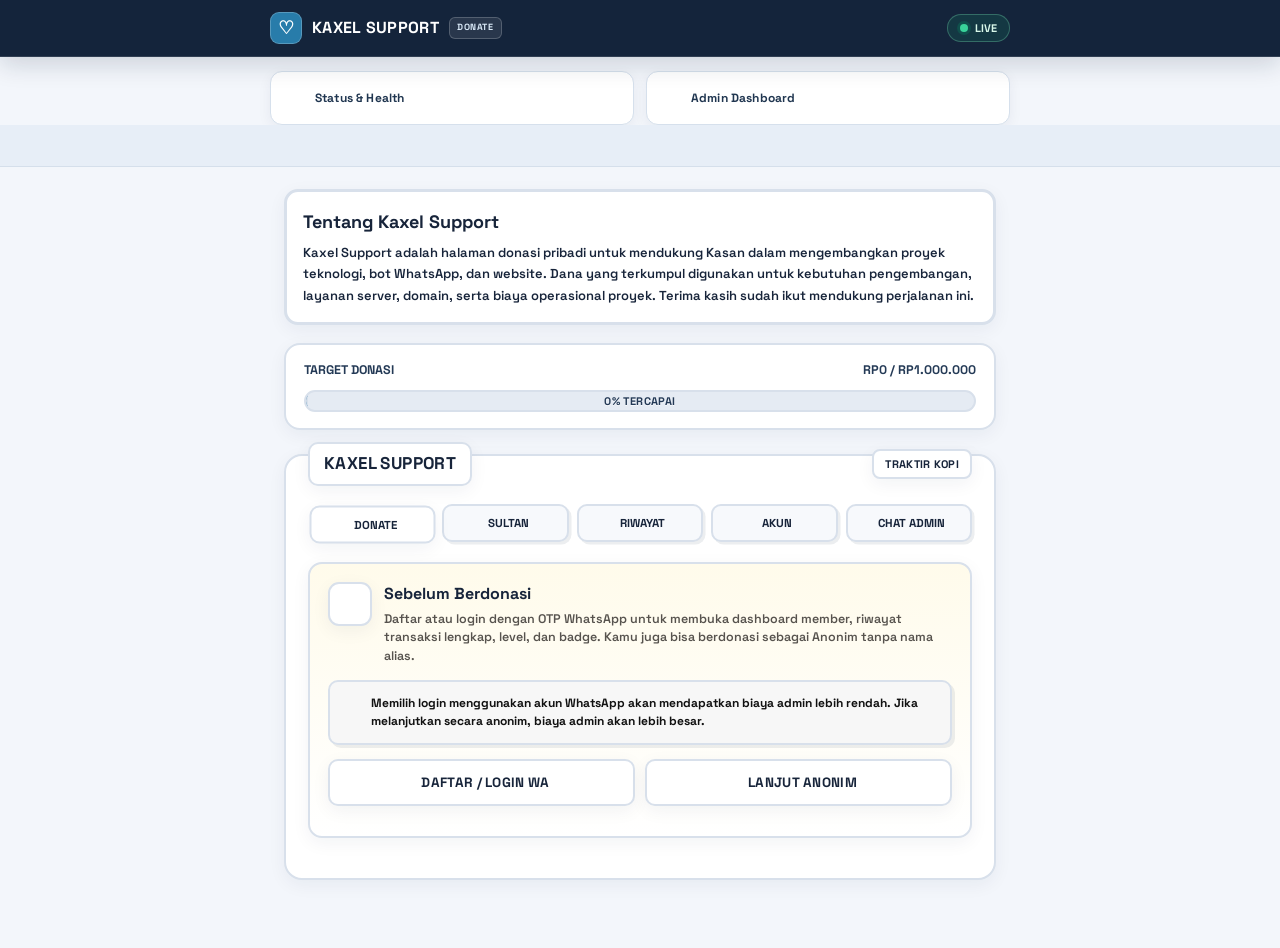
==== public/index.html @ 2b9433c5 "Ganti gateway" ====
<!DOCTYPE html>
<html lang="id">
<head>
    <meta charset="UTF-8">
    <meta name="viewport" content="width=device-width, initial-scale=1.0">
    <title>KAXEL SUPPORT</title>
    <link rel="preconnect" href="https://fonts.googleapis.com">
    <link rel="preconnect" href="https://fonts.gstatic.com" crossorigin>
    <link href="https://fonts.googleapis.com/css2?family=Space+Grotesk:wght@500;600;700;900&family=JetBrains+Mono:wght@600;800&display=swap" rel="stylesheet">
    <script defer src="https://cdn.jsdelivr.net/npm/canvas-confetti@1.9.2/dist/confetti.browser.min.js"></script>
    <script defer src="https://unpkg.com/lucide@latest"></script>
    <style>
        :root {
            color-scheme: light;
            --paper: #ffffff;
            --ink: #111111;
            --orange: #ffffff;
            --orange-soft: #f4f4f5;
            --mint: #d4d4d8;
            --mint-soft: #f4f4f5;
            --sky: #e4e4e7;
            --sky-soft: #f4f4f5;
            --coral: #e4e4e7;
            --coral-soft: #f4f4f5;
            --cream: #ffffff;
            --surface-alt: #f7f7f7;
            --line: #111111;
            --shadow: #111111;
        }

        * {
            box-sizing: border-box;
            margin: 0;
            padding: 0;
        }

        .owner-intro {
            margin: 0 0 18px;
            padding: 16px;
            border: 3px solid var(--line);
            border-radius: 14px;
            background: var(--orange-soft);
            box-shadow: 4px 4px 0 var(--shadow);
        }
        .owner-intro h2 { font-size: 18px; font-weight: 900; margin-bottom: 7px; }
        .owner-intro p { font-size: 13px; line-height: 1.65; font-weight: 600; }
        .leaderboard-row, .feed-item { min-width: 0; overflow-wrap: anywhere; }
        .leaderboard-name, .transaction-date, .transaction-id, .member-tx-id,
        .invoice-number, #resultDesc, #successReference {
            min-width: 0; overflow-wrap: anywhere; word-break: break-word;
        }
        .live-donation-toast { animation: toast-in .24s ease-out both; }
        @keyframes toast-in { from { opacity: 0; transform: translateY(8px); } to { opacity: 1; transform: translateY(0); } }
        button, .neo-btn, .tab-btn, .payment-option, .preset-btn { touch-action: manipulation; -webkit-tap-highlight-color: transparent; }
        @media (max-width: 480px) {
            .account-hero-card, .account-gate-card { min-width: 0; }
            .account-profile-top, .member-stat-grid { min-width: 0; }
            .feed-item, .leaderboard-row { padding-left: 10px; padding-right: 10px; }
            .payment-option:disabled { opacity: .55; cursor: not-allowed; filter: grayscale(.25); }
        .payment-option { min-height: 62px; }
        }
        @media (prefers-reduced-motion: reduce) {
            *, *::before, *::after { animation-duration: .01ms !important; animation-iteration-count: 1 !important; transition-duration: .01ms !important; scroll-behavior: auto !important; }
        }

        body {
            font-family: 'Space Grotesk', sans-serif;
            background-color: var(--paper);
            background-image: radial-gradient(rgba(24, 24, 27, 0.14) 1px, transparent 1px);
            background-size: 18px 18px;
            color: var(--ink);
            min-height: 100vh;
            padding-bottom: 44px;
            line-height: 1.5;
        }

        /* Topbar & Marquee */
        .site-topbar {
            min-height: 54px;
            background: var(--orange);
            border-bottom: 2.5px solid var(--line);
            display: flex;
            align-items: center;
            justify-content: space-between;
            gap: 12px;
            padding: 10px max(16px, calc((100vw - 740px) / 2));
            position: sticky;
            top: 0;
            z-index: 40;
            box-shadow: 0 2px 0 rgba(0,0,0,0.06);
        }

        .site-brand {
            display: flex;
            align-items: center;
            gap: 10px;
            font-weight: 900;
            letter-spacing: 0.3px;
            font-size: 16px;
        }

        .page-shortcuts {
            display: flex;
            align-items: center;
            justify-content: center;
            gap: 8px;
            flex-wrap: wrap;
        }

        .page-shortcut {
            display: inline-flex;
            align-items: center;
            justify-content: center;
            gap: 6px;
            min-height: 32px;
            padding: 5px 10px;
            border: 2px solid var(--line);
            border-radius: 8px;
            background: #fff;
            color: var(--ink);
            box-shadow: 2px 2px 0 var(--shadow);
            font-size: 11px;
            font-weight: 900;
            text-decoration: none;
            white-space: nowrap;
            transition: transform .15s ease, box-shadow .15s ease;
        }

        .page-shortcut:hover {
            transform: translate(-1px, -1px);
            box-shadow: 3px 3px 0 var(--shadow);
        }

        .page-shortcut:focus-visible {
            outline: 3px solid #737373;
            outline-offset: 3px;
        }

        @media (max-width: 520px) {
            .site-topbar { flex-wrap: wrap; justify-content: space-between; }
            .site-brand { font-size: 14px; gap: 7px; }
            .page-shortcuts { order: 3; width: 100%; justify-content: flex-start; }
            .page-shortcut { min-height: 30px; padding: 4px 9px; font-size: 10px; }
        }

        .brand-mark {
            width: 32px;
            height: 32px;
            display: grid;
            place-items: center;
            border: 2px solid var(--line);
            border-radius: 9px;
            background: #fff;
            font-size: 18px;
            line-height: 1;
            box-shadow: 2px 2px 0 var(--shadow);
        }

        .brand-tag {
            font-size: 9px;
            font-weight: 900;
            letter-spacing: 0.6px;
            padding: 3px 7px;
            background: #fff;
            border: 1.5px solid var(--line);
            border-radius: 6px;
            box-shadow: 1px 1px 0 var(--shadow);
        }

        .topbar-status {
            display: flex;
            align-items: center;
            gap: 7px;
            font-size: 11px;
            font-weight: 900;
            border: 2px solid var(--line);
            border-radius: 999px;
            padding: 5px 12px;
            background: var(--mint-soft);
            box-shadow: 2px 2px 0 var(--shadow);
            white-space: nowrap;
        }

        .status-dot {
            width: 8px;
            height: 8px;
            background: #059669;
            border-radius: 50%;
            box-shadow: 0 0 0 3px rgba(5, 150, 105, 0.25);
            animation: pulse-dot 2s infinite;
        }

        @keyframes pulse-dot {
            0%, 100% { transform: scale(1); opacity: 1; }
            50% { transform: scale(1.15); opacity: 0.8; }
        }

        .marquee {
            position: relative;
            z-index: 8;
            display: flex;
            align-items: center;
            gap: 10px;
            min-height: 42px;
            padding: 8px 0;
            background: #fff3cd;
            color: var(--ink);
            border-bottom: 2px solid var(--line);
            overflow: hidden;
            font-size: 12.5px;
            font-weight: 800;
            letter-spacing: 0.2px;
        }

        .marquee > i, .marquee > svg {
            flex: 0 0 auto;
            margin-left: 14px;
            width: 16px;
            height: 16px;
        }

        .marquee span {
            display: inline-block;
            padding-left: 100%;
            white-space: nowrap;
            animation: marquee 24s linear infinite;
        }

        .marquee:hover span {
            animation-play-state: paused;
        }

        @keyframes marquee {
            0% { transform: translate(0, 0); }
            100% { transform: translate(-100%, 0); }
        }

        /* Container & Goal Box */
        .container {
            max-width: 740px;
            margin: 22px auto 0;
            padding: 0 14px;
        }

        .goal-box {
            background: var(--cream);
            border: 2.5px solid var(--line);
            border-radius: 16px;
            box-shadow: 4px 4px 0 var(--shadow);
            padding: 16px 18px;
            margin-bottom: 24px;
            position: relative;
        }

        .goal-header {
            display: flex;
            justify-content: space-between;
            align-items: center;
            gap: 10px;
            flex-wrap: wrap;
            font-weight: 900;
            font-size: 12.5px;
            text-transform: uppercase;
            margin-bottom: 10px;
        }

        .progress-track {
            width: 100%;
            height: 22px;
            background: #efeae0;
            border: 2px solid var(--line);
            border-radius: 999px;
            position: relative;
            overflow: hidden;
        }

        .progress-fill {
            height: 100%;
            background: linear-gradient(90deg, #34d399 0%, #10b981 100%);
            border-right: 2px solid var(--line);
            width: 0%;
            transition: width 0.5s cubic-bezier(0.22, 1, 0.36, 1);
        }

        .progress-text {
            position: absolute;
            inset: 0;
            display: flex;
            align-items: center;
            justify-content: center;
            font-size: 11px;
            font-weight: 900;
            letter-spacing: 0.4px;
            color: var(--ink);
            text-shadow: 0 1px 0 rgba(255,255,255,0.7);
        }

        /* Main Neo Card */
        .neo-card {
            background: var(--cream);
            border: 2.5px solid var(--line);
            border-radius: 18px;
            box-shadow: 5px 5px 0 var(--shadow);
            padding: 22px;
            position: relative;
            margin-bottom: 24px;
        }

        .card-header-flex {
            display: flex;
            justify-content: space-between;
            align-items: center;
            gap: 12px;
            margin-top: -36px;
            margin-bottom: 18px;
            flex-wrap: wrap;
        }

        .badge-title {
            background: var(--orange);
            color: var(--ink);
            border: 2.5px solid var(--line);
            border-radius: 10px;
            box-shadow: 3px 3px 0 var(--shadow);
            padding: 7px 14px;
            font-size: 17px;
            font-weight: 900;
            text-transform: uppercase;
            letter-spacing: 0.4px;
        }

        .tier-badge {
            background: #fde68a;
            border: 2px solid var(--line);
            border-radius: 8px;
            box-shadow: 2.5px 2.5px 0 var(--shadow);
            padding: 5px 11px;
            font-size: 11px;
            font-weight: 900;
            text-transform: uppercase;
            letter-spacing: 0.3px;
        }

        /* Navigation Tabs */
        .tabs {
            display: grid;
            grid-template-columns: repeat(5, minmax(0, 1fr));
            gap: 8px;
            margin-bottom: 20px;
        }

        .tab-btn {
            background: var(--surface-alt);
            border: 2px solid var(--line);
            border-radius: 10px;
            box-shadow: 2.5px 2.5px 0 var(--shadow);
            padding: 10px 6px;
            font-weight: 900;
            font-family: inherit;
            font-size: 11.5px;
            text-transform: uppercase;
            cursor: pointer;
            transition: all 0.15s ease;
            display: flex;
            align-items: center;
            justify-content: center;
            gap: 6px;
            color: var(--ink);
            white-space: nowrap;
        }

        .tab-btn svg {
            width: 15px;
            height: 15px;
            flex-shrink: 0;
        }

        .tab-btn:hover {
            background: #fff3cd;
            transform: translateY(-1px);
        }

        .tab-btn.active {
            background: var(--orange);
            transform: translate(1.5px, 1.5px);
            box-shadow: 1px 1px 0 var(--shadow);
        }

        .label {
            display: flex;
            justify-content: space-between;
            align-items: center;
            gap: 8px;
            font-weight: 900;
            font-size: 11.5px;
            text-transform: uppercase;
            letter-spacing: 0.3px;
            margin: 14px 0 6px;
        }

        .neo-input {
            width: 100%;
            padding: 12px 14px;
            background: #fff;
            border: 2px solid var(--line);
            border-radius: 10px;
            box-shadow: 2.5px 2.5px 0 var(--shadow);
            font-family: inherit;
            font-weight: 700;
            font-size: 14px;
            color: var(--ink);
            margin-bottom: 12px;
            transition: all 0.15s ease;
        }

        .neo-input:focus {
            outline: none;
            background: #fffdf5;
            border-color: #000;
            box-shadow: 3.5px 3.5px 0 var(--orange);
        }

        .neo-input[readonly] {
            background: #f3f0e6;
            color: #52525b;
            cursor: not-allowed;
        }

        .wa-group {
            display: flex;
            gap: 8px;
            margin-bottom: 12px;
        }

        .wa-select {
            width: 138px;
            padding: 11px 8px;
            background: var(--surface-alt);
            border: 2px solid var(--line);
            border-radius: 10px;
            box-shadow: 2.5px 2.5px 0 var(--shadow);
            font-family: inherit;
            font-weight: 800;
            font-size: 12px;
            cursor: pointer;
            flex-shrink: 0;
            color: var(--ink);
        }

        .wa-input {
            margin-bottom: 0 !important;
            flex: 1;
            min-width: 0;
        }

        .preset-grid {
            display: grid;
            grid-template-columns: repeat(3, minmax(0, 1fr));
            gap: 8px;
            margin-top: 6px;
            margin-bottom: 16px;
        }

        .preset-btn {
            background: #fff;
            border: 2px solid var(--line);
            border-radius: 9px;
            box-shadow: 2.5px 2.5px 0 var(--shadow);
            padding: 10px 6px;
            font-weight: 900;
            font-family: inherit;
            font-size: 12.5px;
            cursor: pointer;
            transition: all 0.12s ease;
            color: var(--ink);
        }

        .preset-btn:hover {
            background: var(--orange-soft);
        }

        .preset-btn:active, .preset-btn:focus {
            background: var(--orange);
            transform: translate(1.5px, 1.5px);
            box-shadow: 1px 1px 0 var(--shadow);
        }

        /* Payment Picker */
        .payment-picker {
            display: grid;
            grid-template-columns: repeat(2, minmax(0, 1fr));
            gap: 10px;
            margin: 6px 0 18px;
            align-items: start;
        }

        .payment-option:disabled { opacity: .55; cursor: not-allowed; filter: grayscale(.25); }
        .payment-option {
            position: relative;
            display: flex;
            align-items: center;
            gap: 10px;
            text-align: left;
            padding: 11px 12px;
            background: #fff;
            border: 2px solid var(--line);
            border-radius: 11px;
            box-shadow: 2.5px 2.5px 0 var(--shadow);
            min-width: 0;
            width: 100%;
            min-height: 64px;
            font: inherit;
            cursor: pointer;
            transition: all 0.15s ease;
            color: var(--ink);
        }

        .payment-option:hover:not(:disabled) {
            background: #fffbeb;
        }

        .payment-option.selected {
            background: #fef3c7;
            border-color: var(--line);
            box-shadow: 3px 3px 0 var(--shadow);
        }

        .payment-option:disabled {
            cursor: not-allowed;
            opacity: 0.68;
            background: #f4f1ea;
        }

        .payment-logo, .wallet-folder-icon {
            width: 40px;
            height: 40px;
            flex: 0 0 40px;
            display: grid;
            place-items: center;
            border-radius: 9px;
            font-weight: 900;
            overflow: hidden;
            border: 1.5px solid var(--line);
            background: #fff;
        }

        .wallet-folder-icon {
            background: var(--orange);
            color: var(--ink);
        }

        .payment-logo svg, .wallet-folder-icon svg {
            width: 22px;
            height: 22px;
            display: block;
        }

        .payment-logo img {
            display: block;
            width: 100%;
            height: 100%;
            object-fit: contain;
            padding: 3px;
        }

        .payment-copy {
            display: flex;
            flex-direction: column;
            gap: 3px;
            min-width: 0;
        }

        .payment-copy strong {
            font-size: 13px;
            line-height: 1.2;
            overflow-wrap: anywhere;
        }

        .payment-copy small {
            font-size: 9.5px;
            font-weight: 800;
            letter-spacing: 0.25px;
            color: #57534e;
        }

        .coming-badge {
            display: inline-block;
            font-size: 9px !important;
            font-weight: 900 !important;
            color: #92400e !important;
            background: #fef3c7;
            padding: 2px 6px;
            border: 1.5px solid #d97706;
            border-radius: 5px;
            width: max-content;
        }

        .wallet-toggle {
            justify-content: space-between;
        }

        .wallet-toggle-main {
            display: flex;
            align-items: center;
            gap: 10px;
            min-width: 0;
        }

        .wallet-chevron {
            width: 18px;
            height: 18px;
            flex: 0 0 18px;
            transition: transform 0.2s ease;
        }

        .wallet-toggle[aria-expanded="true"] .wallet-chevron {
            transform: rotate(180deg);
        }

        .wallet-options {
            grid-column: 1 / -1;
            display: grid;
            grid-template-columns: repeat(2, minmax(0, 1fr));
            gap: 9px;
            padding: 12px;
            background: var(--surface-alt);
            border: 2px solid var(--line);
            border-radius: 12px;
            box-shadow: 2.5px 2.5px 0 var(--shadow);
        }

        .wallet-options[hidden] {
            display: none;
        }

        .wallet-options .payment-option {
            box-shadow: 2px 2px 0 var(--shadow);
            padding: 9px 10px;
            min-height: 58px;
        }

        .payment-hint {
            grid-column: 1 / -1;
            font-size: 11px;
            font-weight: 700;
            color: #57534e;
            margin-top: 2px;
        }

        /* Emoji & Buttons */
        .emoji-grid {
            display: flex;
            gap: 8px;
            margin-bottom: 14px;
        }

        .emoji-btn {
            flex: 1;
            background: #fff;
            border: 2px solid var(--line);
            border-radius: 10px;
            box-shadow: 2.5px 2.5px 0 var(--shadow);
            padding: 10px 6px;
            font-size: 18px;
            cursor: pointer;
            display: grid;
            place-items: center;
            transition: all 0.12s ease;
        }

        .emoji-btn:hover {
            background: var(--orange-soft);
        }

        .emoji-btn.selected {
            background: var(--orange);
            transform: translate(1px, 1px);
            box-shadow: 1.5px 1.5px 0 var(--shadow);
        }

        .neo-btn {
            width: 100%;
            background: var(--orange);
            color: var(--ink);
            border: 2px solid var(--line);
            border-radius: 10px;
            box-shadow: 3px 3px 0 var(--shadow);
            padding: 13px 16px;
            font-weight: 900;
            font-family: inherit;
            font-size: 13.5px;
            text-transform: uppercase;
            letter-spacing: 0.3px;
            cursor: pointer;
            transition: all 0.12s ease;
            display: inline-flex;
            align-items: center;
            justify-content: center;
            gap: 8px;
        }

        .neo-btn:hover:not(:disabled) {
            transform: translate(1px, 1px);
            box-shadow: 2px 2px 0 var(--shadow);
            filter: brightness(1.03);
        }

        .neo-btn:active:not(:disabled) {
            transform: translate(2.5px, 2.5px);
            box-shadow: 0.5px 0.5px 0 var(--shadow);
        }

        .neo-btn:disabled {
            opacity: 0.65;
            cursor: not-allowed;
        }

        .neo-btn.red { background: #fb7185; color: var(--ink); }
        .neo-btn.blue { background: #7dd3fc; color: var(--ink); }
        .neo-btn.mint { background: #6ee7b7; color: var(--ink); }
        .neo-btn.ghost { background: #fff; color: var(--ink); }
        .neo-btn.sm { width: auto; padding: 8px 13px; font-size: 11.5px; border-radius: 8px; box-shadow: 2px 2px 0 var(--shadow); }

        .hidden { display: none !important; }

        .alert-box {
            background: var(--coral-soft);
            color: #881337;
            border: 2px solid var(--line);
            border-radius: 10px;
            box-shadow: 3px 3px 0 var(--shadow);
            padding: 12px 14px;
            font-weight: 800;
            margin-bottom: 16px;
            font-size: 13px;
        }

        .session-banner {
            background: var(--mint-soft);
            border: 2px solid var(--line);
            border-radius: 10px;
            box-shadow: 2.5px 2.5px 0 var(--shadow);
            padding: 10px 12px;
            font-weight: 900;
            font-size: 11.5px;
            margin-bottom: 14px;
            text-align: center;
            text-transform: uppercase;
        }

        .qr-frame {
            background: #fff;
            border: 2.5px solid var(--line);
            border-radius: 14px;
            box-shadow: 4px 4px 0 var(--shadow);
            padding: 18px;
            text-align: center;
            margin-bottom: 16px;
        }

        .qr-frame img {
            width: min(240px, 100%);
            height: auto;
            aspect-ratio: 1 / 1;
            border: 2px solid var(--line);
            border-radius: 10px;
            display: block;
            margin: 0 auto;
        }

        .timer-badge {
            background: var(--ink);
            color: #fde047;
            padding: 6px 14px;
            border-radius: 8px;
            font-weight: 900;
            display: inline-block;
            font-size: 12.5px;
            letter-spacing: 0.4px;
        }

        .payment-instructions {
            padding: 14px;
            background: var(--surface-alt);
            border: 2px solid var(--line);
            border-radius: 12px;
            box-shadow: 2.5px 2.5px 0 var(--shadow);
            margin-bottom: 16px;
            line-height: 1.6;
        }

        .payment-detail {
            display: flex;
            justify-content: space-between;
            align-items: center;
            gap: 10px;
            padding: 8px 0;
            border-bottom: 1px dashed #c7c2b8;
            overflow-wrap: anywhere;
        }

        .payment-detail:last-child { border-bottom: 0; }

        .info-list {
            background: #fff;
            border: 2px solid var(--line);
            border-radius: 12px;
            box-shadow: 3px 3px 0 var(--shadow);
            padding: 14px 16px;
            margin-bottom: 16px;
            font-size: 13.5px;
            font-weight: 700;
        }

        .info-list p {
            display: flex;
            justify-content: space-between;
            align-items: center;
            gap: 10px;
            padding: 7px 0;
            border-bottom: 1.5px dashed #d6d3cd;
            flex-wrap: wrap;
        }

        .info-list p:last-child { border-bottom: none; }

        .trx-id-inline {
            display: inline-flex;
            align-items: center;
            gap: 6px;
            max-width: 100%;
            flex-wrap: wrap;
            justify-content: flex-end;
        }

        #trxId {
            font-family: 'JetBrains Mono', monospace;
            font-size: 12px;
            background: var(--surface-alt);
            padding: 3px 7px;
            border-radius: 6px;
            border: 1.5px solid var(--line);
            word-break: break-all;
        }

        .feed-item {
            background: #fff;
            border: 2px solid var(--line);
            border-radius: 12px;
            box-shadow: 3px 3px 0 var(--shadow);
            padding: 14px;
            margin-bottom: 12px;
            min-width: 0;
            overflow: hidden;
        }

        .feed-header {
            display: flex;
            justify-content: space-between;
            align-items: center;
            gap: 10px;
            font-weight: 900;
            font-size: 14.5px;
            margin-bottom: 8px;
            flex-wrap: wrap;
        }

        .feed-amount {
            background: var(--mint-soft);
            color: #065f46;
            border: 1.5px solid var(--line);
            border-radius: 7px;
            padding: 3px 9px;
            font-size: 13px;
            font-weight: 900;
            white-space: nowrap;
        }

        .feed-notes {
            font-size: 13px;
            font-weight: 700;
            color: #27272a;
            background: var(--surface-alt);
            padding: 9px 11px;
            border: 1.5px solid var(--line);
            border-radius: 8px;
            overflow-wrap: anywhere;
            word-break: break-word;
        }

        .icon-btn {
            display: inline-flex;
            align-items: center;
            justify-content: center;
            gap: 8px;
        }

        .icon-btn svg, .lucide {
            width: 17px;
            height: 17px;
            stroke-width: 2.3;
            vertical-align: middle;
            flex-shrink: 0;
        }

        .action-row {
            display: grid;
            grid-template-columns: 1fr 1fr;
            gap: 10px;
            margin-top: 12px;
        }

        .action-row #cancelBtn {
            grid-column: 1 / -1;
        }

        .account-gate-card {
            background: linear-gradient(180deg, #fffbeb 0%, #ffffff 100%);
            border: 2px solid var(--line);
            border-radius: 14px;
            box-shadow: 3.5px 3.5px 0 var(--shadow);
            padding: 18px;
            margin-bottom: 18px;
        }

        .account-gate-header {
            display: flex;
            align-items: flex-start;
            gap: 12px;
            margin-bottom: 14px;
        }

        .account-gate-icon {
            width: 44px;
            height: 44px;
            flex: 0 0 44px;
            border-radius: 11px;
            border: 2px solid var(--line);
            background: var(--orange);
            box-shadow: 2px 2px 0 var(--shadow);
            display: grid;
            place-items: center;
        }

        .account-gate-actions {
            display: grid;
            grid-template-columns: 1fr 1fr;
            gap: 10px;
        }

        /* Member Dashboard Layout */
        .account-hero-card {
            background: linear-gradient(135deg, #fffbeb 0%, #fef3c7 55%, #ffffff 100%);
            border: 2px solid var(--line);
            border-radius: 14px;
            box-shadow: 3.5px 3.5px 0 var(--shadow);
            padding: 18px;
            margin-bottom: 14px;
        }

        .account-profile-top {
            display: flex;
            align-items: center;
            justify-content: space-between;
            gap: 12px;
            flex-wrap: wrap;
            padding-bottom: 14px;
            border-bottom: 1.5px dashed #c7c2b8;
        }

        .account-profile-ident {
            display: flex;
            align-items: center;
            gap: 12px;
            min-width: 0;
        }

        .account-avatar {
            width: 48px;
            height: 48px;
            flex: 0 0 48px;
            border-radius: 12px;
            background: var(--orange);
            border: 2px solid var(--line);
            box-shadow: 2px 2px 0 var(--shadow);
            display: grid;
            place-items: center;
            font-weight: 900;
            font-size: 20px;
        }

        .account-profile-text {
            min-width: 0;
        }

        .account-profile-text h3 {
            font-size: 18px;
            font-weight: 900;
            line-height: 1.2;
            overflow-wrap: anywhere;
            margin: 0 0 3px;
        }

        .account-profile-text p {
            font-size: 12px;
            font-weight: 700;
            color: #57534e;
            margin: 0;
        }

        .member-stats-grid {
            display: grid;
            grid-template-columns: repeat(3, minmax(0, 1fr));
            gap: 10px;
            margin-top: 14px;
        }

        .member-stat-card {
            background: #fff;
            border: 2px solid var(--line);
            border-radius: 11px;
            box-shadow: 2.5px 2.5px 0 var(--shadow);
            padding: 12px;
            min-width: 0;
            display: flex;
            flex-direction: column;
            justify-content: space-between;
            gap: 6px;
        }

        .member-stat-card small {
            font-size: 10.5px;
            font-weight: 800;
            text-transform: uppercase;
            color: #57534e;
            letter-spacing: 0.2px;
        }

        .member-stat-value {
            font-size: 15px;
            font-weight: 900;
            color: var(--ink);
            background: var(--mint-soft);
            border: 1.5px solid var(--line);
            border-radius: 7px;
            padding: 4px 8px;
            width: fit-content;
            max-width: 100%;
            overflow-wrap: anywhere;
        }

        .member-stat-card.level-card .member-stat-value {
            background: #fde68a;
        }

        .member-level-box {
            background: #fff;
            border: 2px solid var(--line);
            border-radius: 11px;
            padding: 12px 14px;
            margin-top: 14px;
            box-shadow: 2px 2px 0 var(--shadow);
        }

        .member-level-head {
            display: flex;
            justify-content: space-between;
            align-items: center;
            gap: 8px;
            font-size: 12.5px;
            font-weight: 900;
            margin-bottom: 7px;
        }

        .member-progress-track {
            height: 14px;
            border: 2px solid var(--line);
            border-radius: 999px;
            background: #f1ede4;
            overflow: hidden;
        }

        .member-progress-bar {
            height: 100%;
            width: 0%;
            background: linear-gradient(90deg, var(--orange) 0%, #10b981 100%);
            transition: width 0.4s ease;
        }

        .privacy-toggle-box {
            display: flex;
            align-items: center;
            gap: 10px;
            margin-top: 12px;
            padding: 10px 12px;
            background: #fff;
            border: 2px solid var(--line);
            border-radius: 10px;
            font-size: 12.5px;
            font-weight: 800;
            cursor: pointer;
        }

        .privacy-toggle-box input[type="checkbox"] {
            width: 18px;
            height: 18px;
            accent-color: var(--ink);
            cursor: pointer;
            flex-shrink: 0;
        }

        .account-section-card {
            background: #fff;
            border: 2px solid var(--line);
            border-radius: 14px;
            box-shadow: 3.5px 3.5px 0 var(--shadow);
            padding: 18px;
            margin-bottom: 14px;
        }

        .account-section-title {
            display: flex;
            align-items: center;
            gap: 8px;
            font-size: 15px;
            font-weight: 900;
            text-transform: uppercase;
            margin: 0 0 12px;
            padding-bottom: 9px;
            border-bottom: 2px solid var(--line);
        }

        .badges-grid {
            display: grid;
            grid-template-columns: repeat(auto-fill, minmax(200px, 1fr));
            gap: 10px;
        }

        .badge-item-card {
            background: var(--surface-alt);
            border: 2px solid var(--line);
            border-radius: 10px;
            box-shadow: 2px 2px 0 var(--shadow);
            padding: 11px 12px;
        }

        .badge-item-card strong {
            display: block;
            font-size: 13px;
            margin-bottom: 3px;
        }

        .badge-item-card p {
            font-size: 11.5px;
            color: #57534e;
            margin: 0;
        }

        /* Member Transaction History Cards - Overflow Fixed */
        .member-tx-list {
            display: flex;
            flex-direction: column;
            gap: 12px;
        }

        .member-tx-card {
            background: var(--surface-alt);
            border: 2px solid var(--line);
            border-radius: 12px;
            box-shadow: 2.5px 2.5px 0 var(--shadow);
            padding: 14px;
            min-width: 0;
            max-width: 100%;
            overflow: hidden;
        }

        .member-tx-top {
            display: flex;
            justify-content: space-between;
            align-items: flex-start;
            gap: 10px;
            margin-bottom: 8px;
        }

        .member-tx-id-group {
            min-width: 0;
            flex: 1 1 auto;
        }

        .member-tx-id-label {
            display: block;
            font-size: 9.5px;
            font-weight: 900;
            text-transform: uppercase;
            color: #57534e;
            letter-spacing: 0.4px;
            margin-bottom: 3px;
        }

        .member-tx-id-pill {
            display: inline-block;
            max-width: 100%;
            font-family: 'JetBrains Mono', monospace;
            font-size: 11.5px;
            font-weight: 800;
            background: #fff;
            border: 1.5px solid var(--line);
            border-radius: 7px;
            padding: 4px 8px;
            line-height: 1.35;
            word-break: break-all;
            overflow-wrap: anywhere;
        }

        .member-tx-amount {
            flex-shrink: 0;
            background: var(--mint-soft);
            color: #065f46;
            border: 1.5px solid var(--line);
            border-radius: 8px;
            padding: 4px 10px;
            font-weight: 900;
            font-size: 13.5px;
            white-space: nowrap;
        }

        .member-tx-meta-row {
            display: flex;
            align-items: center;
            justify-content: space-between;
            gap: 8px;
            flex-wrap: wrap;
            margin: 8px 0;
            padding-bottom: 8px;
            border-bottom: 1px dashed #c7c2b8;
        }

        .member-tx-badges {
            display: flex;
            align-items: center;
            gap: 6px;
            flex-wrap: wrap;
        }

        .member-tx-method {
            font-size: 10px;
            font-weight: 900;
            padding: 3px 7px;
            border-radius: 5px;
            border: 1.5px solid var(--line);
            background: #fff;
            text-transform: uppercase;
        }

        .member-tx-date {
            font-size: 11px;
            font-weight: 700;
            color: #57534e;
        }

        .member-tx-fee-summary {
            display: flex;
            justify-content: space-between;
            gap: 8px;
            flex-wrap: wrap;
            font-size: 11.5px;
            font-weight: 800;
            color: #3f3f46;
            background: #fff;
            border: 1.5px solid #e4e0d5;
            border-radius: 8px;
            padding: 7px 10px;
        }

        .member-tx-details {
            margin-top: 9px;
            background: #fff;
            border: 1.5px solid var(--line);
            border-radius: 8px;
            padding: 8px 11px;
            font-size: 12px;
        }

        .member-tx-details summary {
            font-weight: 900;
            font-size: 11px;
            letter-spacing: 0.3px;
            cursor: pointer;
            user-select: none;
            color: var(--ink);
        }

        .member-tx-details-body {
            margin-top: 8px;
            padding-top: 8px;
            border-top: 1px dashed #d6d3cd;
            display: grid;
            gap: 6px;
        }

        .member-tx-detail-line {
            display: flex;
            flex-direction: column;
            gap: 2px;
            min-width: 0;
        }

        .member-tx-detail-line span {
            font-size: 10px;
            font-weight: 800;
            text-transform: uppercase;
            color: #71717a;
        }

        .member-tx-detail-line strong {
            font-size: 11.5px;
            font-family: 'JetBrains Mono', monospace;
            word-break: break-all;
            overflow-wrap: anywhere;
            color: var(--ink);
        }

        .member-tx-detail-line p {
            font-size: 12px;
            font-weight: 700;
            word-break: break-word;
            overflow-wrap: anywhere;
            margin: 0;
        }

        .member-tx-footer {
            margin-top: 10px;
            display: flex;
            align-items: center;
            justify-content: flex-end;
        }

        /* Public Feed & Leaderboard */
        .leaderboard-row {
            display: flex;
            justify-content: space-between;
            align-items: center;
            gap: 10px;
        }

        .leaderboard-name {
            display: flex;
            align-items: center;
            gap: 9px;
            font-weight: 900;
            min-width: 0;
            overflow-wrap: anywhere;
        }

        .leaderboard-name small {
            font-size: 11px;
            font-weight: 700;
            color: #57534e;
            white-space: nowrap;
        }

        .leader-rank {
            display: grid;
            place-items: center;
            min-width: 28px;
            height: 28px;
            border: 2px solid var(--line);
            border-radius: 8px;
            background: #fde68a;
            font-size: 13px;
            font-weight: 900;
            box-shadow: 1.5px 1.5px 0 var(--shadow);
        }

        .leaderboard-row:first-child .leader-rank {
            background: var(--orange);
        }

        .transaction-row {
            background: #fffdf8;
            border: 2px solid var(--line);
            border-radius: 12px;
            padding: 13px;
            margin-bottom: 10px;
            min-width: 0;
            overflow: hidden;
        }

        .transaction-meta {
            display: flex;
            align-items: center;
            justify-content: space-between;
            gap: 8px;
            margin: 7px 0;
            font-size: 10.5px;
            color: #57534e;
            flex-wrap: wrap;
        }

        .transaction-id-chip {
            font-family: 'JetBrains Mono', monospace;
            font-size: 10.5px;
            font-weight: 700;
            background: var(--surface-alt);
            border: 1px solid #d6d3cd;
            padding: 2px 7px;
            border-radius: 5px;
            max-width: 100%;
            word-break: break-all;
            overflow-wrap: anywhere;
        }

        .transaction-status {
            border: 1.5px solid var(--line);
            border-radius: 6px;
            padding: 3px 7px;
            font-size: 9.5px;
            font-weight: 900;
            white-space: nowrap;
            background: var(--mint-soft);
            color: #065f46;
            text-transform: uppercase;
        }

        .status-pending { background: #fef3c7; color: #92400e; }
        .status-expired, .status-cancelled, .status-canceled, .status-failed { background: var(--coral-soft); color: #9f1239; }

        .transaction-date {
            display: block;
            margin-top: 8px;
            color: #71717a;
            font-size: 10.5px;
            font-weight: 700;
        }

        .empty-state {
            text-align: center;
            font-weight: 800;
            padding: 20px 14px;
            color: #57534e;
        }

        /* Notices & Chat */
        .notice-panel, .comment-panel {
            margin-top: 12px;
            padding: 16px;
            border: 2px solid var(--line);
            background: #fffdf8;
            border-radius: 12px;
            box-shadow: 3px 3px 0 var(--shadow);
        }

        .notice-item, .comment-item {
            padding: 10px 12px;
            margin: 8px 0;
            border: 1.5px solid var(--line);
            background: #fff;
            border-radius: 9px;
            text-align: left;
            overflow-wrap: anywhere;
        }

        .comment-item .comment-item {
            background: var(--surface-alt);
            margin-top: 8px;
            margin-left: 10px;
        }

        .comment-panel textarea {
            width: 100%;
            padding: 11px 12px;
            border: 2px solid var(--line);
            border-radius: 9px;
            box-shadow: 2px 2px 0 var(--shadow);
            font: inherit;
            font-weight: 600;
            margin: 10px 0;
            background: #fff;
        }

        /* Live Donation Toast */
        .live-donation-toast {
            position: fixed;
            top: 88px;
            left: 50%;
            transform: translateX(-50%);
            width: min(92vw, 400px);
            z-index: 1000;
            display: flex;
            align-items: flex-start;
            gap: 11px;
            padding: 13px 38px 13px 13px;
            background: #fffdf5;
            border: 2.5px solid var(--line);
            border-radius: 14px;
            box-shadow: 4px 4px 0 var(--shadow);
            animation: toast-in 0.28s ease-out;
        }

        .live-donation-toast[hidden] { display: none; }

        .toast-icon {
            width: 38px;
            height: 38px;
            flex: 0 0 38px;
            display: grid;
            place-items: center;
            background: var(--orange);
            border: 2px solid var(--line);
            border-radius: 10px;
            font-size: 20px;
        }

        .toast-copy { min-width: 0; }
        .toast-copy strong { display: block; font-size: 12.5px; line-height: 1.35; }
        .toast-copy p { font-size: 11.5px; line-height: 1.45; margin-top: 3px; overflow-wrap: anywhere; }
        .toast-copy small { display: block; margin-top: 5px; color: #6b665d; font-size: 9.5px; font-weight: 700; }

        .toast-close {
            position: absolute;
            right: 8px;
            top: 8px;
            width: 24px;
            height: 24px;
            border: 1.5px solid var(--line);
            border-radius: 6px;
            background: #fff;
            font-size: 16px;
            font-weight: 900;
            line-height: 1;
            cursor: pointer;
        }

        @keyframes toast-in {
            from { opacity: 0; transform: translate(-50%, -10px); }
            to { opacity: 1; transform: translate(-50%, 0); }
        }

        /* Responsive Mobile Tweaks */
        @media (max-width: 600px) {
            .tabs {
                grid-template-columns: repeat(3, minmax(0, 1fr));
            }
            .member-stats-grid {
                grid-template-columns: 1fr;
            }
            .account-gate-actions {
                grid-template-columns: 1fr;
            }
        }

        @media (max-width: 480px) {
            .container { padding: 0 11px; margin-top: 16px; }
            .neo-card { padding: 16px 14px; }
            .card-header-flex { margin-top: -28px; }
            .badge-title { font-size: 15px; padding: 6px 11px; }
            .tab-btn { font-size: 10.5px; padding: 9px 4px; gap: 4px; }
            .payment-picker { gap: 8px; }
            .payment-option:disabled { opacity: .55; cursor: not-allowed; filter: grayscale(.25); }
        .payment-option { padding: 9px; gap: 8px; min-height: 58px; }
            .payment-logo, .wallet-folder-icon { width: 34px; height: 34px; flex-basis: 34px; }
            .wallet-options { grid-template-columns: 1fr; padding: 9px; }
            .action-row { grid-template-columns: 1fr; }
            .member-tx-top { flex-direction: column; align-items: stretch; }
            .member-tx-amount { align-self: flex-start; }
        }

        /* Professional navy + cool-neutral theme */
        :root {
            color-scheme: light;
            --paper: #f3f6fb;
            --ink: #17243a;
            --orange: #14243b;
            --orange-soft: #eaf0f8;
            --mint: #d8f4eb;
            --mint-soft: #e6f7f1;
            --sky: #dceafe;
            --sky-soft: #edf4ff;
            --coral: #fce8e6;
            --coral-soft: #fff1ef;
            --cream: #ffffff;
            --surface-alt: #f7f9fc;
            --line: #d8e0eb;
            --shadow: rgba(21, 39, 65, .08);
        }
        body {
            background: #f3f6fb;
            background-image: radial-gradient(rgba(42, 67, 101, .075) .7px, transparent .7px);
            background-size: 22px 22px;
            color: #17243a;
        }
        .site-topbar {
            background: #14243b;
            color: #fff;
            border: 0;
            border-bottom: 1px solid rgba(255,255,255,.12);
            box-shadow: 0 8px 24px rgba(15, 31, 54, .16);
            padding-top: 12px;
            padding-bottom: 12px;
        }
        .site-brand { color: #fff; }
        .brand-mark {
            color: #fff;
            background: #287caa;
            border: 1px solid rgba(255,255,255,.22);
            box-shadow: none;
        }
        .brand-tag {
            color: #d9e9f7;
            background: rgba(255,255,255,.09);
            border: 1px solid rgba(255,255,255,.2);
            box-shadow: none;
        }
        .topbar-status {
            color: #d8f7e9;
            background: rgba(27, 160, 112, .16);
            border: 1px solid rgba(119, 220, 177, .32);
            box-shadow: none;
        }
        .status-dot { background: #39d39a; }
        .marquee {
            background: #e7eef7;
            color: #344b68;
            border-bottom: 1px solid #d5dfeb;
        }
        .owner-intro, .goal-box, .neo-card, .account-gate-card,
        .account-hero-card, .account-section-card, .member-level-box,
        .member-stat-card, .badge-item-card, .feed-item, .transaction-row,
        .notice-panel, .comment-panel, .payment-instructions, .info-list,
        .qr-frame, .account-gate-icon, .tier-badge, .badge-title,
        .tab-btn.active, .tab-btn:hover, .preset-btn:active,
        .preset-btn:focus, .emoji-btn.selected, .payment-option.selected,
        .wallet-folder-icon, .neo-btn, .session-banner, .toast-icon {
            background-color: #fff;
            color: #17243a;
            border-color: #d8e0eb;
            box-shadow: 0 5px 18px rgba(22, 42, 69, .055);
        }
        .goal-header, .progress-text { color: #243a56; }
        .progress-fill, .member-progress-bar { background: #287caa; }
        .progress-track, .member-progress-track { background: #e5ebf3; }
        .member-stat-value, .member-tx-amount, .feed-amount {
            background: #edf4fb;
            color: #1e5478;
        }
        .neo-btn.red { background: #fff1ef; color: #a63d38; }
        .neo-btn.blue { background: #e8f2ff; color: #205b91; }
        .neo-btn.mint { background: #e6f7f1; color: #176b52; }
        .alert-box { background: #fff7e8; color: #855b19; }
        .transaction-status { background: #edf4fb; color: #31516f; }
        .status-pending { background: #fff4d9; color: #855b19; }
        .status-expired, .status-cancelled, .status-canceled, .status-failed { background: #fff1ef; color: #a63d38; }

        /* Always-visible page navigation, separated from the brand header */
        .page-shortcuts {
            display: flex;
            width: min(740px, calc(100% - 32px));
            margin: 14px auto 0;
            padding: 0;
            gap: 12px;
            justify-content: flex-start;
            align-items: stretch;
        }
        .page-shortcut {
            flex: 1 1 0;
            min-height: 54px;
            display: flex;
            justify-content: flex-start;
            gap: 11px;
            padding: 10px 15px;
            border: 1px solid #d6e0ec;
            border-radius: 12px;
            background: #fff;
            color: #203650;
            box-shadow: 0 4px 14px rgba(22, 42, 69, .06);
            font-size: 12px;
            font-weight: 800;
            letter-spacing: .15px;
            text-decoration: none;
            white-space: normal;
            transition: border-color .16s ease, transform .16s ease, box-shadow .16s ease;
        }
        .page-shortcut i, .page-shortcut svg { width: 18px; height: 18px; color: #287caa; flex: 0 0 auto; }
        .page-shortcut:hover {
            transform: translateY(-2px);
            border-color: #8db8d6;
            box-shadow: 0 8px 20px rgba(22, 72, 112, .11);
        }
        .page-shortcut:focus-visible { outline: 3px solid #69a9d2; outline-offset: 3px; }
        @media (max-width: 520px) {
            .page-shortcuts { width: calc(100% - 24px); margin-top: 12px; gap: 9px; }
            .page-shortcut { min-height: 58px; padding: 10px; font-size: 11px; border-radius: 10px; }
            .site-topbar { flex-wrap: nowrap; }
        }
        .fee-comparison-note {
            display: flex;
            align-items: flex-start;
            gap: 10px;
            margin: 0 0 14px;
            padding: 12px 13px;
            border: 2px solid var(--line);
            border-radius: 10px;
            background: #f7f7f7;
            box-shadow: 3px 3px 0 var(--shadow);
            color: #111;
            font-size: 12px;
            font-weight: 700;
            line-height: 1.55;
        }
        .fee-comparison-note i, .fee-comparison-note svg {
            width: 18px;
            height: 18px;
            flex: 0 0 18px;
            margin-top: 1px;
        }
    </style>
    <link rel="stylesheet" href="/theme.css">
    <link rel="stylesheet" href="/premium.css">
</head>
<body data-page="public">
    <header class="site-topbar">
        <div class="site-brand">
            <span class="brand-mark">♡</span>
            <span>KAXEL SUPPORT</span>
            <span class="brand-tag">DONATE</span>
        </div>
        <span class="topbar-status"><span class="status-dot"></span> LIVE</span>
    </header>

    <nav class="page-shortcuts" aria-label="Navigasi halaman">
        <a class="page-shortcut" href="/status"><i data-lucide="activity" aria-hidden="true"></i><span>Status &amp; Health</span></a>
        <a class="page-shortcut" href="/admin"><i data-lucide="shield-check" aria-hidden="true"></i><span>Admin Dashboard</span></a>
    </nav>

    <div class="marquee" aria-label="Info donasi terbaru">
        <i data-lucide="radio-tower" aria-hidden="true"></i>
        <span id="marqueeText">LIVE FEED: Terima kasih sudah mendukung Kaxel Support!</span>
    </div>

    <div id="liveDonationToast" class="live-donation-toast" role="status" aria-live="polite" aria-atomic="true" hidden>
        <button type="button" class="toast-close" onclick="hideLiveDonationToast()" aria-label="Tutup notifikasi">×</button>
        <div class="toast-icon">♥</div>
        <div class="toast-copy">
            <strong id="toastTitle">Donasi baru diterima!</strong>
            <p id="toastDescription"></p>
            <small id="toastTime">Terima kasih atas dukungannya</small>
        </div>
    </div>

    <div class="container">
        <section class="owner-intro" aria-labelledby="ownerIntroTitle">
            <h2 id="ownerIntroTitle">Tentang Kaxel Support</h2>
            <p>Kaxel Support adalah halaman donasi pribadi untuk mendukung Kasan dalam mengembangkan proyek teknologi, bot WhatsApp, dan website. Dana yang terkumpul digunakan untuk kebutuhan pengembangan, layanan server, domain, serta biaya operasional proyek. Terima kasih sudah ikut mendukung perjalanan ini.</p>
        </section>
        <div class="dashboard-grid">
        <div class="goal-box">
            <div class="goal-header">
                <span id="goalTitle">TARGET DONASI</span>
                <span id="goalNumbers">Rp0 / Rp1.000.000</span>
            </div>
            <div class="progress-track">
                <div class="progress-fill" id="goalFill"></div>
                <div class="progress-text" id="goalPercent">0% TERCAPAI</div>
            </div>
        </div>

        <div class="neo-card">
            <div class="card-header-flex">
                <div class="badge-title">KAXEL SUPPORT</div>
                <div class="tier-badge" id="tierBadge">TRAKTIR KOPI</div>
            </div>

            <div class="tabs">
                <button class="tab-btn active" onclick="switchTab('donate', this)"><i data-lucide="heart-handshake" aria-hidden="true"></i> DONATE</button>
                <button class="tab-btn" onclick="switchTab('leaderboard', this)"><i data-lucide="trophy" aria-hidden="true"></i> SULTAN</button>
                <button class="tab-btn" onclick="switchTab('feed', this)"><i data-lucide="messages-square" aria-hidden="true"></i> RIWAYAT</button>
                <button class="tab-btn" onclick="switchTab('account', this)"><i data-lucide="user-round" aria-hidden="true"></i> AKUN</button>
                <button class="tab-btn" onclick="switchTab('chat', this)"><i data-lucide="message-circle" aria-hidden="true"></i> CHAT ADMIN</button>
            </div>

            <div id="alertBox" class="alert-box hidden"></div>

            <div id="tab-donate">
                <div id="accountGate" class="account-gate-card">
                    <div class="account-gate-header">
                        <div class="account-gate-icon"><i data-lucide="shield-check"></i></div>
                        <div>
                            <h3 style="margin:0 0 4px; font-size:16px; font-weight:900;">Sebelum Berdonasi</h3>
                            <p style="margin:0; font-size:12.5px; color:#57534e; font-weight:600;">Daftar atau login dengan OTP WhatsApp untuk membuka dashboard member, riwayat transaksi lengkap, level, dan badge. Kamu juga bisa berdonasi sebagai Anonim tanpa nama alias.</p>
                        </div>
                    </div>
                    <div class="fee-comparison-note" role="note">
                        <i data-lucide="info" aria-hidden="true"></i>
                        <span>Memilih login menggunakan akun WhatsApp akan mendapatkan biaya admin lebih rendah. Jika melanjutkan secara anonim, biaya admin akan lebih besar.</span>
                    </div>
                    <div class="account-gate-actions">
                        <button type="button" class="neo-btn" onclick="showRegister()"><i data-lucide="smartphone"></i> DAFTAR / LOGIN WA</button>
                        <button type="button" class="neo-btn ghost" onclick="continueAnonymous()"><i data-lucide="user-x"></i> LANJUT ANONIM</button>
                    </div>
                    <div id="registerPanel" class="hidden" style="margin-top:16px; padding-top:14px; border-top:2px dashed #d6d3cd;">
                        <label class="label"><span>Nama Lengkap / Panggilan</span></label>
                        <input id="registerName" class="neo-input" maxlength="60" placeholder="Nama kamu">
                        <label class="label"><span>Nomor WhatsApp Aktif</span></label>
                        <div class="wa-group">
                            <select id="registerCountry" class="wa-select">
                                <option value="62">Indonesia +62</option>
                                <option value="60">Malaysia +60</option>
                                <option value="1">Amerika/Kanada +1</option>
                                <option value="92">Pakistan +92</option>
                                <option value="65">Singapura +65</option>
                                <option value="44">Inggris +44</option>
                                <option value="91">India +91</option>
                                <option value="61">Australia +61</option>
                                <option value="81">Jepang +81</option>
                                <option value="63">Filipina +63</option>
                                <option value="966">Arab Saudi +966</option>
                            </select>
                            <input id="registerPhone" class="neo-input wa-input" type="tel" placeholder="8123456789" autocomplete="tel-national">
                        </div>
                        <button type="button" id="requestOtpBtn" class="neo-btn mint" onclick="requestOtp()"><i data-lucide="send"></i> KIRIM OTP WHATSAPP</button>
                        <div id="otpPanel" class="hidden" style="margin-top:12px">
                            <label class="label"><span>Kode OTP 6 Digit</span></label>
                            <input id="registerOtp" class="neo-input" inputmode="numeric" maxlength="6" placeholder="123456">
                            <button type="button" class="neo-btn" onclick="verifyOtp()"><i data-lucide="check-circle-2"></i> VERIFIKASI & MASUK</button>
                        </div>
                        <p id="registerMessage" role="status" style="margin-top:10px; font-size:12.5px; font-weight:800; color:#b45309;"></p>
                    </div>
                    <p id="accountStatus" style="margin:12px 0 0; font-size:12px; font-weight:700; color:#047857;"></p>
                </div>

                <form id="donateForm" class="hidden">
                    <label class="label"><span>Nama publik</span></label>
                    <input type="text" id="name" value="Anonim" placeholder="Anonim" maxlength="60" class="neo-input" readonly>

                    <label class="label">
                        <span>Nomor WhatsApp</span>
                        <span style="font-size:10px; background:#fff; padding:2px 7px; border:1.5px solid var(--line); border-radius:5px;">OPSIONAL (PRIVASI AMAN)</span>
                    </label>
                    <div class="wa-group">
                        <select id="countryCode" class="wa-select">
                            <option value="+62">ID +62 (ID)</option>
                            <option value="+60">MY +60 (MY)</option>
                            <option value="+65">SG +65 (SG)</option>
                            <option value="+673">BN +673 (BN)</option>
                            <option value="+63">PH +63 (PH)</option>
                            <option value="+66">TH +66 (TH)</option>
                            <option value="+84">VN +84 (VN)</option>
                            <option value="+81">JP +81 (JP)</option>
                            <option value="+82">KR +82 (KR)</option>
                            <option value="+86">CN +86 (CN)</option>
                            <option value="+852">HK +852 (HK)</option>
                            <option value="+886">TW +886 (TW)</option>
                            <option value="+91">IN +91 (IN)</option>
                            <option value="+966">SA +966 (SA)</option>
                            <option value="+971">AE +971 (AE)</option>
                            <option value="+90">TR +90 (TR)</option>
                            <option value="+61">AU +61 (AU)</option>
                            <option value="+1">US +1 (US)</option>
                            <option value="+44">UK +44 (UK)</option>
                            <option value="+49">DE +49 (DE)</option>
                            <option value="+33">FR +33 (FR)</option>
                            <option value="+31">NL +31 (NL)</option>
                            <option value="+7">RU +7 (RU)</option>
                            <option value="+55">BR +55 (BR)</option>
                        </select>
                        <input type="tel" id="waNumber" placeholder="8123456789" class="neo-input wa-input">
                    </div>

                    <label class="label"><span>Metode Pembayaran</span><span style="font-size:10.5px">PILIH SATU</span></label>
                    <div class="payment-picker" role="group" aria-label="Pilih metode pembayaran">
                        <button type="button" class="payment-option wallet-toggle selected" id="qrisToggle" aria-expanded="true" aria-controls="qrisOptions" onclick="toggleQrisFolder()">
                            <span class="wallet-toggle-main">
                                <span class="wallet-folder-icon"><i data-lucide="qr-code"></i></span>
                                <span class="payment-copy"><strong>QRIS</strong><small>DANA UTAMA · ALTERNATIF & GOPAY MAINTENANCE</small></span>
                            </span>
                            <i class="wallet-chevron" data-lucide="chevron-down" aria-hidden="true"></i>
                        </button>
                        <button type="button" class="payment-option wallet-toggle" id="walletToggle" aria-expanded="false" aria-controls="walletOptions" onclick="toggleWalletFolder()">
                            <span class="wallet-toggle-main">
                                <span class="wallet-folder-icon"><i data-lucide="wallet"></i></span>
                                <span class="payment-copy"><strong>E-Wallet</strong><small>PILIH PENYEDIA</small></span>
                            </span>
                            <i class="wallet-chevron" data-lucide="chevron-down" aria-hidden="true"></i>
                        </button>
                        <div class="wallet-options" id="qrisOptions" role="group" aria-label="Pilihan QRIS">
                            <button type="button" class="payment-option" data-payment="qrisgopay" disabled aria-label="QRIS GoPay sedang maintenance" aria-pressed="false">
                                <span class="payment-logo"><img src="/assets/payment-gopay.jpg" alt="Logo QRIS GoPay" loading="lazy" decoding="async"></span>
                                <span class="payment-copy"><strong>QRIS GOPAY</strong><small class="coming-badge">MAINTENANCE</small></span>
                            </button>
                            <button type="button" class="payment-option selected" data-payment="qrisdana" onclick="selectPaymentMethod('qrisdana', this)" aria-pressed="true">
                                <span class="payment-logo"><img src="/assets/payment-qris.png" alt="Logo QRIS DANA" loading="lazy" decoding="async"></span>
                                <span class="payment-copy"><strong>QRIS DANA</strong><small>UTAMA</small></span>
                            </button>
                            <button type="button" class="payment-option" data-payment="qris" disabled aria-label="QRIS alternatif sedang maintenance" aria-pressed="false">
                                <span class="payment-logo"><img src="/assets/payment-qris.png" alt="Logo QRIS alternatif" loading="lazy" decoding="async"></span>
                                <span class="payment-copy"><strong>QRIS ALTERNATIF</strong><small class="coming-badge">MAINTENANCE</small></span>
                            </button>
                        </div>
                        <div class="wallet-options" id="walletOptions" hidden role="group" aria-label="Penyedia E-Wallet">
                            <button type="button" class="payment-option" data-payment="shopeepay" onclick="selectPaymentMethod('shopeepay', this)" aria-pressed="false">
                                <span class="payment-logo" style="background:#ee4d2d"><svg viewBox="0 0 32 32" fill="none" aria-hidden="true"><path d="M8 11h16l1.5 15h-19L8 11Z" fill="white"/><path d="M12 12V9a4 4 0 0 1 8 0v3" stroke="white" stroke-width="2.5" stroke-linecap="round"/><path d="M12.5 18c.6-1 1.7-1.5 3.5-1.5 2 0 3.5.8 3.5 2s-1.3 1.8-3.5 2c-2 .2-3.5.9-3.5 2.1 0 1.3 1.5 2 3.7 2 1.5 0 2.8-.5 3.5-1.4" stroke="#ee4d2d" stroke-width="1.7" stroke-linecap="round"/></svg></span>
                                <span class="payment-copy"><strong>ShopeePay</strong><small>TERSEDIA</small></span>
                            </button>
                            <button type="button" class="payment-option" disabled aria-label="DANA segera tersedia">
                                <span class="payment-logo"><img src="/assets/payment-dana.webp" alt="Logo DANA" loading="lazy" decoding="async"></span>
                                <span class="payment-copy"><strong>DANA</strong><small class="coming-badge">COMING SOON</small></span>
                            </button>
                            <button type="button" class="payment-option" disabled aria-label="OVO segera tersedia">
                                <span class="payment-logo"><img src="/assets/payment-ovo.png" alt="Logo OVO" loading="lazy" decoding="async"></span>
                                <span class="payment-copy"><strong>OVO</strong><small class="coming-badge">COMING SOON</small></span>
                            </button>
                            <button type="button" class="payment-option" disabled aria-label="GoPay segera tersedia">
                                <span class="payment-logo"><img src="/assets/payment-gopay.jpg" alt="Logo GoPay"></span>
                                <span class="payment-copy"><strong>GoPay</strong><small class="coming-badge">COMING SOON</small></span>
                            </button>
                            <p class="payment-hint">ShopeePay sudah tersedia. DANA, OVO, dan GoPay akan segera hadir.</p>
                        </div>
                    </div>

                    <label class="label"><span>Nominal Donasi (Rp)</span></label>
                    <input type="number" id="amount" placeholder="2000" required min="2000" class="neo-input" oninput="updateTierBadge(this.value)">
                    <p id="feeNotice" class="feed-notes" style="margin:4px 0 14px">Rincian biaya akan ditampilkan sebelum pembayaran dibuat. Minimum donasi Rp2.000.</p>
                    <div class="preset-grid">
                        <button type="button" class="preset-btn" onclick="setNominal(5000)">Rp 5.000</button>
                        <button type="button" class="preset-btn" onclick="setNominal(10000)">Rp 10.000</button>
                        <button type="button" class="preset-btn" onclick="setNominal(25000)">Rp 25.000</button>
                        <button type="button" class="preset-btn" onclick="setNominal(50000)">Rp 50.000</button>
                        <button type="button" class="preset-btn" onclick="setNominal(100000)">Rp 100.000</button>
                        <button type="button" class="preset-btn" onclick="setNominal(250000)">Rp 250.000</button>
                    </div>

                    <label class="label"><span>Pilih Stiker Reaksi</span></label>
                    <div class="emoji-grid">
                        <button type="button" class="emoji-btn selected" data-reaction="support" onclick="selectReaction('support', this)" aria-label="Dukungan"><i data-lucide="heart-handshake"></i></button>
                        <button type="button" class="emoji-btn" data-reaction="heart" onclick="selectReaction('heart', this)" aria-label="Apresiasi"><i data-lucide="heart"></i></button>
                        <button type="button" class="emoji-btn" data-reaction="rocket" onclick="selectReaction('rocket', this)" aria-label="Semangat"><i data-lucide="rocket"></i></button>
                        <button type="button" class="emoji-btn" data-reaction="coffee" onclick="selectReaction('coffee', this)" aria-label="Traktir kopi"><i data-lucide="coffee"></i></button>
                        <button type="button" class="emoji-btn" data-reaction="crown" onclick="selectReaction('crown', this)" aria-label="VIP"><i data-lucide="crown"></i></button>
                    </div>

                    <label class="label"><span>Pesan / Dukungan</span></label>
                    <textarea id="notes" rows="2" placeholder="Semangat terus Kaxel!" class="neo-input"></textarea>

                    <button type="submit" id="submitBtn" class="neo-btn"><i data-lucide="qr-code"></i> BUAT QRIS SEKARANG</button>
                </form>

                <div id="qrSection" class="hidden">
                    <div class="session-banner">
                        Sesi otomatis tersimpan. Anda dapat membuka aplikasi bank atau dompet digital.
                    </div>

                    <div class="qr-frame" id="qrFrame">
                        <img id="qrImage" src="" alt="QRIS">
                    </div>
                    <div style="text-align:center; margin-bottom:14px;">
                        <div class="timer-badge" id="countdown">SISA WAKTU: 20:00</div>
                    </div>
                    <div id="paymentInstructions" class="payment-instructions hidden"></div>

                    <div class="info-list">
                        <p>
                            <span>ID TRX</span>
                            <span class="trx-id-inline">
                                <span id="trxId"></span>
                                <button type="button" onclick="copyTrxId()" style="background:var(--orange); border:1.5px solid var(--line); border-radius:6px; padding:3px 8px; font-weight:900; font-size:10.5px; cursor:pointer;">SALIN</button>
                            </span>
                        </p>
                        <p><span>NOMINAL</span> <span id="trxAmount"></span></p>
                        <p><span>BIAYA ADMIN + KODE UNIK</span> <span id="trxFee"></span></p>
                        <p style="font-size: 15px; background: var(--mint-soft); padding: 8px 10px; border: 2px solid var(--line); border-radius: 8px; margin-top: 6px;">
                            <span>TOTAL BAYAR</span> <span id="trxTotal" style="font-weight:900;"></span>
                        </p>
                    </div>
                    <p style="font-size:12px;line-height:1.5;color:var(--muted);margin:8px 2px 14px;">Setiap transaksi aktif dapat memiliki kode unik acak agar pembayaran tidak tertukar. Transfer tepat sesuai TOTAL BAYAR yang tertera; jangan memakai nominal dari transaksi lain.</p>

                    <div class="action-row">
                        <button type="button" id="qrDownloadBtn" onclick="downloadQrOnly()" class="neo-btn blue icon-btn"><i data-lucide="download"></i> UNDUH QR CODE</button>
                        <button type="button" onclick="downloadInvoice()" class="neo-btn icon-btn"><i data-lucide="file-text"></i> UNDUH INVOICE</button>
                        <button type="button" id="cancelBtn" class="neo-btn red icon-btn"><i data-lucide="x-circle"></i> BATALKAN TRANSAKSI</button>
                    </div>
                </div>

                <div id="resultSection" class="hidden" style="text-align: center; padding: 16px 0;">
                    <div id="resultIcon" style="display:grid;place-items:center;margin:0 auto 12px;width:64px;height:64px;color:#111"><i data-lucide="check-circle" style="width:56px;height:56px"></i></div>
                    <h2 id="resultTitle" style="font-size: 24px; font-weight: 900; text-transform: uppercase; margin-bottom: 12px;"></h2>
                    <p id="resultDesc" class="feed-item" style="font-weight: 700; margin-bottom: 20px; overflow-wrap:anywhere;"></p>
                    <div id="successReferenceBox" class="hidden" style="margin:14px 0;padding:14px;border:2px solid var(--line);border-radius:12px;background:var(--surface-alt);text-align:left;">
                        <div style="font-size:11px;font-weight:900;letter-spacing:.5px;margin-bottom:6px;">REFERENSI TRANSAKSI</div>
                        <div style="display:flex;align-items:center;gap:8px;flex-wrap:wrap;">
                            <code id="successReference" style="flex:1;min-width:0;overflow-wrap:anywhere;word-break:break-word;"></code>
                            <button type="button" class="neo-btn sm" id="copySuccessReference">SALIN</button>
                        </div>
                    </div>
                    <button onclick="resetUI()" class="neo-btn blue">BUAT DONASI BARU</button>
                </div>
            </div>

            <div id="tab-leaderboard" class="hidden">
                <div id="leaderboardList">Memuat data...</div>
            </div>

            <div id="tab-feed" class="hidden">
                <div id="feedList">Memuat riwayat...</div>
            </div>

            <div id="tab-account" class="hidden">
                <div id="accountTabGuest" class="account-gate-card" style="text-align:center; padding:26px 18px;">
                    <div class="account-gate-icon" style="margin:0 auto 12px;"><i data-lucide="user-Check"></i></div>
                    <h3 style="margin:0 0 6px; font-size:18px; font-weight:900;">Akun Donatur Kaxel</h3>
                    <p style="margin:0 auto 16px; max-width:440px; font-size:13px; color:#57534e; font-weight:600;">Daftar atau login menggunakan OTP WhatsApp untuk memantau dashboard donasi, riwayat transaksi dan invoice resmi, progres level, serta koleksi badge eksklusif.</p>
                    <button type="button" class="neo-btn" style="max-width:280px;" onclick="switchTab('donate', document.querySelector('.tab-btn')); showRegister()"><i data-lucide="log-in"></i> DAFTAR / LOGIN WA</button>
                </div>

                <div id="memberDashboard" class="hidden">
                    <div class="account-hero-card">
                        <div class="account-profile-top">
                            <div class="account-profile-ident">
                                <div class="account-avatar"><i data-lucide="user-round"></i></div>
                                <div class="account-profile-text">
                                    <h3 id="memberName">Dashboard Member</h3>
                                    <p id="memberSince">Member terverifikasi</p>
                                </div>
                            </div>
                            <button type="button" class="neo-btn red sm" onclick="logoutMember()"><i data-lucide="log-out"></i> KELUAR</button>
                        </div>

                        <div class="member-stats-grid">
                            <div class="member-stat-card">
                                <small>Total Donasi Berhasil</small>
                                <div id="memberTotal" class="member-stat-value">Rp0</div>
                            </div>
                            <div class="member-stat-card">
                                <small>Transaksi Berhasil</small>
                                <div id="memberCount" class="member-stat-value">0</div>
                            </div>
                            <div class="member-stat-card level-card">
                                <small>Level Saat Ini</small>
                                <div id="memberLevel" class="member-stat-value">New Supporter</div>
                            </div>
                        </div>

                        <div class="member-level-box">
                            <div class="member-level-head">
                                <strong id="memberNextLevel">Progres Level</strong>
                                <span id="memberProgressText">0%</span>
                            </div>
                            <div class="member-progress-track">
                                <div id="memberProgress" class="member-progress-bar"></div>
                            </div>
                        </div>

                        <p id="memberFeeText" style="margin:12px 0 0; font-size:12px; font-weight:700; color:#57534e;"></p>

                        <label class="privacy-toggle-box">
                            <input type="checkbox" id="publicIdentityToggle" onchange="savePublicIdentity()">
                            <span>Tampilkan nama saya di daftar donasi publik</span>
                        </label>
                    </div>

                    <div class="account-section-card">
                        <h3 class="account-section-title"><i data-lucide="award"></i> Badge Pencapaian</h3>
                        <div id="memberBadges" class="badges-grid">Belum ada badge.</div>
                    </div>

                    <div class="account-section-card" style="margin-bottom:0;">
                        <h3 class="account-section-title"><i data-lucide="receipt"></i> Riwayat Transaksi Saya</h3>
                        <div id="memberTransactions" class="member-tx-list">Memuat transaksi...</div>
                    </div>
                </div>
            </div>

            <div id="tab-chat" class="hidden">
                <div class="comment-panel" style="margin-top:0;">
                    <div class="icon-btn" style="margin-bottom:4px;"><i data-lucide="messages-square"></i><strong>LIVE CHAT ADMIN</strong></div>
                    <p style="margin:4px 0 12px; font-size:12.5px; color:#57534e; font-weight:600;">Kirim pesan ke admin dan lihat balasannya di sini. Percakapan terhubung ke akun atau transaksi terakhir di perangkat ini.</p>
                    <div id="chatUnavailable" class="empty-state">Buat transaksi donasi terlebih dahulu agar chat dapat terhubung.</div>
                    <div id="commentList">Memuat percakapan...</div>
                    <textarea id="donorMessage" rows="3" maxlength="1000" placeholder="Tulis pesan untuk admin..."></textarea>
                    <button type="button" class="neo-btn" onclick="sendDonorMessage()"><i data-lucide="send"></i> KIRIM PESAN</button>
                    <div class="notice-panel" style="margin-top:16px">
                        <div class="icon-btn" style="margin-bottom:8px;"><i data-lucide="bell-ring"></i><strong>NOTIFIKASI</strong></div>
                        <button type="button" class="neo-btn blue" style="margin-bottom:10px;" onclick="enableNotifications()"><i data-lucide="bell"></i> IZINKAN NOTIFIKASI HP</button>
                        <div id="notificationList">Belum ada notifikasi.</div>
                    </div>
                </div>
            </div>
        </div>
        </div><!-- /.dashboard-grid -->
    </div>

    <script defer src="/theme.js"></script>
    <script>
        const STORAGE_KEY = 'kaxel_active_donation_v2'
        let pollTimer = null
        let countdownTimer = null
        let currentTrx = null
        let selectedEmoji = 'support'
        let selectedPaymentMethod = 'qrisdana'
        const AUTH_KEY = 'kaxel_user_token_v1'
        let authToken = localStorage.getItem(AUTH_KEY) || ''
        let authUser = null
        let otpChallengeId = ''
        let otpPhone = ''
        let anonymousMode = false

        const formatRp = (num) => 'Rp' + Number(num).toLocaleString('id-ID')

        const showRegister = () => {
            document.getElementById('registerPanel').classList.remove('hidden')
            document.getElementById('registerName').focus()
        }

        const continueAnonymous = () => {
            anonymousMode = true
            authToken = ''
            authUser = null
            localStorage.removeItem(AUTH_KEY)
            document.getElementById('accountGate').classList.add('hidden')
            document.getElementById('donateForm').classList.remove('hidden')
            document.getElementById('name').value = 'Anonim'
            document.getElementById('name').readOnly = true
            document.getElementById('waNumber').value = ''
            document.getElementById('accountStatus').textContent = 'Mode anonim aktif. Nama publik selalu Anonim dan nomor WhatsApp tidak diperlukan.'
            updateFeeNotice()
        }

        const requestOtp = async () => {
            const name = document.getElementById('registerName').value.trim()
            let phone = document.getElementById('registerPhone').value.replace(/\D/g, '')
            if (phone.startsWith('0')) phone = phone.slice(1)
            phone = document.getElementById('registerCountry').value + phone
            if (!name || phone.length < 8) {
                document.getElementById('registerMessage').textContent = 'Isi nama dan nomor WhatsApp yang valid.'
                return
            }
            const btn = document.getElementById('requestOtpBtn')
            btn.disabled = true
            btn.textContent = 'MENGIRIM OTP...'
            try {
                const res = await fetch('/api/auth/request-otp', {
                    method: 'POST',
                    headers: { 'Content-Type': 'application/json' },
                    body: JSON.stringify({ name, phone })
                })
                const json = await res.json()
                document.getElementById('registerMessage').textContent = json.message || 'Gagal meminta OTP.'
                if (json.success) {
                    otpChallengeId = json.challengeId
                    otpPhone = phone
                    document.getElementById('otpPanel').classList.remove('hidden')
                }
            } catch (e) {
                document.getElementById('registerMessage').textContent = 'Server tidak dapat dihubungi.'
            } finally {
                btn.disabled = false
                btn.innerHTML = '<i data-lucide="send"></i> KIRIM OTP WHATSAPP'
                if (window.lucide) lucide.createIcons()
            }
        }

        const verifyOtp = async () => {
            const otp = document.getElementById('registerOtp').value.trim()
            try {
                const res = await fetch('/api/auth/verify-otp', {
                    method: 'POST',
                    headers: { 'Content-Type': 'application/json' },
                    body: JSON.stringify({ phone: otpPhone, challengeId: otpChallengeId, otp })
                })
                const json = await res.json()
                if (!json.success) {
                    document.getElementById('registerMessage').textContent = json.message || 'OTP salah.'
                    return
                }
                authToken = json.token
                authUser = json.user
                localStorage.setItem(AUTH_KEY, authToken)
                anonymousMode = false
                document.getElementById('accountGate').classList.add('hidden')
                document.getElementById('donateForm').classList.remove('hidden')
                document.getElementById('name').value = authUser.name
                document.getElementById('name').readOnly = true
                document.getElementById('waNumber').value = ''
                document.getElementById('accountStatus').textContent = `Login sebagai ${authUser.name} (${authUser.phone}). Nomor WhatsApp terverifikasi.`
                loadMemberDashboard()
                updateFeeNotice()
                showAlert('Pendaftaran berhasil!')
            } catch (e) {
                document.getElementById('registerMessage').textContent = 'Verifikasi gagal terhubung ke server.'
            }
        }

        const loadAuthUser = async () => {
            if (!authToken) return
            try {
                const res = await fetch('/api/auth/me', { headers: { Authorization: `Bearer ${authToken}` } })
                const json = await res.json()
                if (!json.success) {
                    localStorage.removeItem(AUTH_KEY)
                    authToken = ''
                    return
                }
                authUser = json.user
                document.getElementById('accountGate').classList.add('hidden')
                document.getElementById('donateForm').classList.remove('hidden')
                document.getElementById('name').value = authUser.name
                document.getElementById('name').readOnly = true
                document.getElementById('accountStatus').textContent = `Login sebagai ${authUser.name} (${authUser.phone}). Nomor WhatsApp terverifikasi.`
                loadMemberDashboard()
                updateFeeNotice()
            } catch (e) {}
        }

        let publicFeeConfig = { enabled: false, memberPercent: 0.3, anonymousPercent: 0.7 }
        const updateFeeNotice = () => {
            const el = document.getElementById('feeNotice')
            if (!el) return
            if (!publicFeeConfig.enabled) {
                el.textContent = 'Rincian biaya akan ditampilkan sebelum pembayaran dibuat. Minimum donasi Rp2.000. Total mengikuti nominal dan respons gateway.'
                return
            }
            const amount = Math.max(0, Number(document.getElementById('amount')?.value || 0))
            const percent = authUser ? publicFeeConfig.memberPercent : publicFeeConfig.anonymousPercent
            el.textContent = `Fee dasar ${percent}%: ${formatRp(Math.round(amount * percent / 100))}. Gateway dapat menambahkan kode unik acak pada transaksi aktif; total final ditampilkan sebelum pembayaran.`
        }

        const loadPublicConfig = async () => {
            try {
                const res = await fetch('/api/public-config', { cache: 'no-store' })
                const json = await res.json()
                if (json.success && json.fees) {
                    publicFeeConfig = json.fees
                    updateFeeNotice()
                }
                const methods = json.paymentMethods || {}
                document.querySelectorAll('.payment-option[data-payment]').forEach(button => {
                    const method = button.dataset.payment
                    if (method === 'qrisgopay' || method === 'qris') {
                        button.disabled = true
                        button.classList.remove('selected')
                        button.setAttribute('aria-pressed', 'false')
                        const label = button.querySelector('.payment-copy small')
                        if (label) label.textContent = 'MAINTENANCE'
                        return
                    }
                    const enabled = Boolean(methods[method]?.enabled)
                    button.disabled = !enabled
                    if (!enabled) {
                        const label = button.querySelector('.payment-copy small')
                        if (label) label.textContent = 'BELUM DIKONFIGURASI'
                    }
                })
                const selectedButton = document.querySelector(`.payment-option[data-payment="${selectedPaymentMethod}"]`)
                if (!selectedButton || selectedButton.disabled) {
                    const firstAvailable = [...document.querySelectorAll('.payment-option[data-payment]')].find(button => !button.disabled)
                    if (firstAvailable) selectPaymentMethod(firstAvailable.dataset.payment, firstAvailable)
                    else {
                        document.getElementById('submitBtn').disabled = true
                        showAlert('Belum ada metode pembayaran yang dikonfigurasi. Periksa Environment Variables di Vercel.')
                    }
                }
            } catch (e) {}
        }

        const formatStatusBadgeClass = (rawStatus) => {
            const st = String(rawStatus || '').toLowerCase().replace(/[^a-z]/g, '')
            if (['success', 'sukses', 'paid'].includes(st)) return 'status-success'
            if (st === 'pending') return 'status-pending'
            return 'status-expired'
        }

        const loadMemberDashboard = async () => {
            const guest = document.getElementById('accountTabGuest')
            const panel = document.getElementById('memberDashboard')
            if (!authToken || !authUser) {
                guest?.classList.remove('hidden')
                panel?.classList.add('hidden')
                return
            }
            try {
                const res = await fetch('/api/member/dashboard', {
                    headers: { Authorization: `Bearer ${authToken}` },
                    cache: 'no-store'
                })
                const json = await res.json()
                if (!json.success) throw new Error(json.message || 'Dashboard gagal dimuat')
                guest?.classList.add('hidden')
                panel?.classList.remove('hidden')

                document.getElementById('memberName').textContent = json.user.name
                document.getElementById('memberSince').textContent = `Bergabung ${new Date(json.user.createdAt).toLocaleDateString('id-ID')} · WhatsApp terverifikasi`
                document.getElementById('memberTotal').textContent = formatRp(json.stats.total)
                document.getElementById('memberCount').textContent = json.stats.successfulTransactions
                document.getElementById('memberLevel').textContent = json.stats.level
                document.getElementById('memberNextLevel').textContent = json.stats.nextLevel ? `Menuju ${json.stats.nextLevel}` : 'Level tertinggi tercapai'
                document.getElementById('memberProgressText').textContent = `${json.stats.progress}%`
                document.getElementById('memberProgress').style.width = `${json.stats.progress}%`
                document.getElementById('memberFeeText').textContent = json.stats.feeEnabled
                    ? `Tarif fee member: ${json.stats.feePercent}% sesuai konfigurasi yang disetujui.`
                    : 'Fee layanan member sedang nonaktif sampai mekanisme pembayaran dikonfirmasi.'
                document.getElementById('publicIdentityToggle').checked = json.user.showPublicIdentity !== false

                const badgesEl = document.getElementById('memberBadges')
                badgesEl.innerHTML = json.stats.badges.length
                    ? json.stats.badges.map(b => `
                        <div class="badge-item-card">
                            <strong>🏅 ${escapeHtml(b.name)}</strong>
                            <p>${escapeHtml(b.description)}</p>
                        </div>
                    `).join('')
                    : '<div class="empty-state" style="grid-column:1/-1;">Belum ada badge. Selesaikan donasi untuk mulai mendapatkan pencapaian.</div>'

                const tx = json.transactions || []
                const txEl = document.getElementById('memberTransactions')
                txEl.innerHTML = tx.length
                    ? tx.map(t => {
                        const statusClass = formatStatusBadgeClass(t.status)
                        const displayId = t.invoiceNumber || t.transactionId || '-'
                        return `
                        <div class="member-tx-card">
                            <div class="member-tx-top">
                                <div class="member-tx-id-group">
                                    <span class="member-tx-id-label">ID Transaksi / Invoice</span>
                                    <code class="member-tx-id-pill">${escapeHtml(displayId)}</code>
                                </div>
                                <div class="member-tx-amount">${formatRp(t.amount)}</div>
                            </div>
                            <div class="member-tx-meta-row">
                                <div class="member-tx-badges">
                                    <span class="transaction-status ${statusClass}">${escapeHtml(String(t.status || '').toUpperCase())}</span>
                                    <span class="member-tx-method">${escapeHtml(String(t.paymentMethod || 'QRIS').toUpperCase())}</span>
                                </div>
                                <span class="member-tx-date">${new Date(t.createdAt).toLocaleString('id-ID')}</span>
                            </div>
                            <div class="member-tx-fee-summary">
                                <span>Biaya Admin: ${formatRp(t.fee)}</span>
                                <span>Total Bayar: ${formatRp(t.totalAmount)}</span>
                            </div>
                            <details class="member-tx-details">
                                <summary>LIHAT DETAIL TRANSAKSI</summary>
                                <div class="member-tx-details-body">
                                    <div class="member-tx-detail-line">
                                        <span>Referensi Gateway / ID</span>
                                        <strong>${escapeHtml(t.gatewayReference || t.transactionId || '-')}</strong>
                                    </div>
                                    <div class="member-tx-detail-line">
                                        <span>Waktu Pembayaran</span>
                                        <p>${t.paidAt ? new Date(t.paidAt).toLocaleString('id-ID') : 'Belum dibayar'}</p>
                                    </div>
                                    <div class="member-tx-detail-line">
                                        <span>Pesan Dukungan</span>
                                        <p>${escapeHtml(t.notes || '-')}</p>
                                    </div>
                                </div>
                            </details>
                            <div class="member-tx-footer">
                                ${t.invoiceAvailable
                                    ? `<button class="neo-btn blue sm" type="button" data-invoice-id="${escapeHtml(t.transactionId)}"><i data-lucide="file-down"></i> UNDUH INVOICE</button>`
                                    : '<small style="font-size:11px; font-weight:700; color:#71717a;">Invoice final tersedia setelah pembayaran terverifikasi.</small>'
                                }
                            </div>
                        </div>`
                    }).join('')
                    : '<div class="empty-state">Belum ada transaksi member.</div>'

                document.querySelectorAll('[data-invoice-id]').forEach(button => {
                    button.addEventListener('click', () => openMemberInvoice(button.dataset.invoiceId))
                })
                if (window.lucide) lucide.createIcons()
            } catch (e) {
                guest?.classList.remove('hidden')
                panel?.classList.add('hidden')
                if (guest) {
                    guest.innerHTML = `
                        <h3 style="margin:0 0 6px; font-weight:900;">Akun Member</h3>
                        <p style="margin:0 0 14px; font-size:13px; color:#57534e;">${escapeHtml(e.message || 'Sesi login tidak valid.')}</p>
                        <button class="neo-btn sm" onclick="logoutMember()">LOGIN ULANG</button>
                    `
                }
            }
        }

        const savePublicIdentity = async () => {
            if (!authToken) return
            try {
                const res = await fetch('/api/member/profile', {
                    method: 'POST',
                    headers: {
                        'Content-Type': 'application/json',
                        Authorization: `Bearer ${authToken}`
                    },
                    body: JSON.stringify({ showPublicIdentity: document.getElementById('publicIdentityToggle').checked })
                })
                const json = await res.json()
                if (!json.success) throw new Error(json.message)
                showAlert('Pengaturan privasi disimpan.')
            } catch (e) {
                showAlert('Pengaturan privasi gagal disimpan.')
            }
        }

        const openMemberInvoice = async id => {
            try {
                const res = await fetch(`/api/member/invoice/${encodeURIComponent(id)}`, {
                    headers: { Authorization: `Bearer ${authToken}` }
                })
                if (!res.ok) throw new Error(await res.text())
                const blob = await res.blob()
                const url = URL.createObjectURL(blob)
                const link = document.createElement('a')
                link.href = url
                link.download = `Invoice-${id}.html`
                document.body.appendChild(link)
                link.click()
                link.remove()
                setTimeout(() => URL.revokeObjectURL(url), 60000)
            } catch (e) {
                showAlert(e.message || 'Invoice gagal dibuka.')
            }
        }

        const logoutMember = () => {
            authToken = ''
            authUser = null
            localStorage.removeItem(AUTH_KEY)
            document.getElementById('memberDashboard').classList.add('hidden')
            document.getElementById('accountTabGuest').classList.remove('hidden')
            document.getElementById('accountGate').classList.remove('hidden')
            document.getElementById('donateForm').classList.add('hidden')
            document.getElementById('name').value = 'Anonim'
            document.getElementById('name').readOnly = true
            anonymousMode = false
            showAlert('Kamu sudah keluar dari akun.')
        }

        const playSuccessSound = () => {
            try {
                const ctx = new (window.AudioContext || window.webkitAudioContext)()
                const notes = [523.25, 659.25, 783.99, 1046.50]
                notes.forEach((freq, idx) => {
                    const osc = ctx.createOscillator()
                    const gain = ctx.createGain()
                    osc.type = 'triangle'
                    osc.frequency.setValueAtTime(freq, ctx.currentTime + idx * 0.12)
                    gain.gain.setValueAtTime(0.2, ctx.currentTime + idx * 0.12)
                    gain.gain.exponentialRampToValueAtTime(0.001, ctx.currentTime + idx * 0.12 + 0.35)
                    osc.connect(gain)
                    gain.connect(ctx.destination)
                    osc.start(ctx.currentTime + idx * 0.12)
                    osc.stop(ctx.currentTime + idx * 0.12 + 0.35)
                })
            } catch (e) {}
        }

        const updateTierBadge = (val) => {
            const num = parseInt(val) || 0
            const badge = document.getElementById('tierBadge')
            if (num >= 100000) {
                badge.textContent = 'VIP SUPPORTER'
                badge.style.background = '#fb923c'
            } else if (num >= 25000) {
                badge.textContent = 'PRO SUPPORTER'
                badge.style.background = '#7dd3fc'
            } else {
                badge.textContent = 'TRAKTIR KOPI'
                badge.style.background = '#fde68a'
            }
        }

        const showAlert = (msg) => {
            const box = document.getElementById('alertBox')
            box.textContent = msg
            box.classList.remove('hidden')
            setTimeout(() => box.classList.add('hidden'), 4000)
        }

        const setNominal = (val) => {
            document.getElementById('amount').value = val
            updateTierBadge(val)
            updateFeeNotice()
        }

        const isQrMethod = method => ['qrisgopay', 'qrisdana', 'qris'].includes(String(method || '').toLowerCase())

        const toggleQrisFolder = () => {
            const toggle = document.getElementById('qrisToggle')
            const options = document.getElementById('qrisOptions')
            const expanded = toggle.getAttribute('aria-expanded') === 'true'
            toggle.setAttribute('aria-expanded', String(!expanded))
            options.hidden = expanded
            toggle.classList.toggle('selected', isQrMethod(selectedPaymentMethod))
            if (window.lucide) lucide.createIcons()
        }

        const toggleWalletFolder = () => {
            const toggle = document.getElementById('walletToggle')
            const options = document.getElementById('walletOptions')
            const expanded = toggle.getAttribute('aria-expanded') === 'true'
            toggle.setAttribute('aria-expanded', String(!expanded))
            options.hidden = expanded
            toggle.classList.toggle('selected', selectedPaymentMethod === 'shopeepay')
            if (window.lucide) lucide.createIcons()
        }

        const selectPaymentMethod = (method, el) => {
            if (method === 'qrisgopay' || method === 'qris' || el?.disabled) { showAlert(method === 'qris' ? 'QRIS alternatif sedang maintenance. Silakan pilih QRIS DANA.' : method === 'qrisgopay' ? 'QRIS GoPay sedang maintenance. Silakan pilih QRIS DANA.' : 'Metode pembayaran ini belum dikonfigurasi.'); return }
            selectedPaymentMethod = method
            document.querySelectorAll('.payment-option[data-payment]').forEach(button => {
                const active = button.dataset.payment === method
                button.classList.toggle('selected', active)
                button.setAttribute('aria-pressed', String(active))
            })
            const qrisToggle = document.getElementById('qrisToggle')
            const qrisOptions = document.getElementById('qrisOptions')
            const walletToggle = document.getElementById('walletToggle')
            const walletOptions = document.getElementById('walletOptions')
            const isQr = isQrMethod(method)
            if (qrisToggle && qrisOptions) {
                qrisToggle.classList.toggle('selected', isQr)
                qrisToggle.setAttribute('aria-expanded', String(isQr))
                qrisOptions.hidden = !isQr
            }
            if (walletToggle && walletOptions) {
                walletToggle.classList.toggle('selected', method === 'shopeepay')
                walletToggle.setAttribute('aria-expanded', String(method === 'shopeepay'))
                walletOptions.hidden = method !== 'shopeepay'
            }
            const btn = document.getElementById('submitBtn')
            btn.disabled = false
            btn.innerHTML = isQr ? '<i data-lucide="qr-code"></i> BUAT QRIS SEKARANG' : '<i data-lucide="wallet"></i> LANJUT KE SHOPEEPAY'
            if (window.lucide) lucide.createIcons()
        }

        const selectReaction = (reaction, el) => {
            selectedEmoji = reaction
            document.querySelectorAll('.emoji-btn').forEach(b => b.classList.remove('selected'))
            el.classList.add('selected')
        }

        const switchTab = (tab, btn) => {
            document.querySelectorAll('.tab-btn').forEach(b => b.classList.remove('active'))
            btn.classList.add('active')

            document.getElementById('tab-donate').classList.add('hidden')
            document.getElementById('tab-leaderboard').classList.add('hidden')
            document.getElementById('tab-feed').classList.add('hidden')
            document.getElementById('tab-chat').classList.add('hidden')
            document.getElementById('tab-account').classList.add('hidden')
            document.getElementById(`tab-${tab}`).classList.remove('hidden')
            if (tab === 'chat') refreshConversation()
            if (tab === 'account') loadMemberDashboard()

            if (tab !== 'donate') loadPublicStats()
            if (window.lucide) lucide.createIcons()
        }

        let lastDonationKey = null
        let statsInitialized = false
        let loadingPublicStats = false
        let lastConversationRefresh = 0
        let liveToastTimer = null

        const hideLiveDonationToast = () => {
            const toast = document.getElementById('liveDonationToast')
            toast.hidden = true
            if (liveToastTimer) clearTimeout(liveToastTimer)
        }

        const showLiveDonationToast = (donation) => {
            const toast = document.getElementById('liveDonationToast')
            document.getElementById('toastTitle').textContent = `${donation.name || 'Anonim'} baru saja berdonasi ${formatRp(donation.amount)}`
            document.getElementById('toastDescription').textContent = donation.notes ? `“${donation.notes}”` : 'Terima kasih atas dukungannya!'
            document.getElementById('toastTime').textContent = 'Donasi berhasil diterima'
            toast.hidden = false
            if (liveToastTimer) clearTimeout(liveToastTimer)
            liveToastTimer = setTimeout(() => { toast.hidden = true }, 7000)
        }

        const loadPublicStats = async () => {
            if (loadingPublicStats || document.hidden) return
            loadingPublicStats = true
            try {
                const res = await fetch('/api/public-stats', { cache: 'no-store' })
                if (!res.ok) throw new Error('Gagal memuat statistik')
                const json = await res.json()

                if (json.goal) {
                    const pct = json.goal.target > 0 ? Math.min(100, Math.round((json.goal.current / json.goal.target) * 100)) : 0
                    document.getElementById('goalTitle').textContent = ' ' + json.goal.title
                    document.getElementById('goalNumbers').textContent = `${formatRp(json.goal.current)} / ${formatRp(json.goal.target)}`
                    document.getElementById('goalFill').style.width = pct + '%'
                    document.getElementById('goalPercent').textContent = `${pct}% TERCAPAI`
                }

                const now = Date.now()
                const recent = (Array.isArray(json.recent) ? json.recent : []).filter(r => {
                    const paidAt = new Date(r.paidAt || r.createdAt || 0).getTime()
                    return Number.isFinite(paidAt) && paidAt > 0 && paidAt <= now && now - paidAt < 24 * 60 * 60 * 1000
                })
                const ticker = document.getElementById('marqueeText')
                if (ticker) {
                    const tickerItems = recent.slice(0, 5).map(r => `${r.name || 'Anonim'} baru saja berdonasi ${formatRp(r.amount)}${r.notes ? ` (“${r.notes}”)` : ''}`).join('  •  ')
                    ticker.textContent = tickerItems ? `DONASI TERBARU  •  ${tickerItems}  •  TERIMA KASIH ATAS DUKUNGANNYA!` : 'LIVE FEED  •  Jadilah pendukung pertama Kaxel Support!'
                }

                const newest = recent[0]
                const newestKey = newest ? [newest.name, newest.amount, newest.notes, newest.paidAt].join('|') : null
                if (statsInitialized && newest && newestKey && newestKey !== lastDonationKey) showLiveDonationToast(newest)
                lastDonationKey = newestKey
                statsInitialized = true

                const lbEl = document.getElementById('leaderboardList')
                if (!json.leaderboard || json.leaderboard.length === 0) {
                    lbEl.innerHTML = '<div class="feed-item empty-state">Belum ada data supporter. Jadilah Sultan pertama!</div>'
                } else {
                    lbEl.innerHTML = json.leaderboard.map((u, idx) => `
                        <div class="feed-item leaderboard-row">
                            <div class="leaderboard-name"><span class="leader-rank">${idx === 0 ? '♛' : '#' + (idx + 1)}</span><span>${escapePublicText(u.name)}</span><small>(${Number(u.count) || 0}x)</small></div>
                            <div class="feed-amount">${formatRp(u.total)}</div>
                        </div>
                    `).join('')
                }

                const feedEl = document.getElementById('feedList')
                const transactions = Array.isArray(json.transactions) ? json.transactions : recent.map(r => ({...r, status: 'success'}))
                if (!transactions.length) {
                    feedEl.innerHTML = '<div class="feed-item empty-state">Belum ada riwayat transaksi.</div>'
                } else {
                    feedEl.innerHTML = transactions.map(r => {
                        const status = String(r.status || 'success').toLowerCase()
                        const statusLabel = ['success', 'sukses', 'paid'].includes(status) ? 'BERHASIL' : status === 'pending' ? 'MENUNGGU' : status === 'expired' ? 'KEDALUWARSA' : status === 'cancelled' || status === 'canceled' ? 'DIBATALKAN' : status.toUpperCase()
                        const dateValue = r.paidAt || r.createdAt
                        const dateLabel = dateValue ? new Date(dateValue).toLocaleString('id-ID', { dateStyle: 'medium', timeStyle: 'short' }) : 'Waktu tidak tersedia'
                        const reactionIcons = { support: '🤝', heart: '❤️', rocket: '🚀', coffee: '☕', crown: '👑' }
                        return `
                        <div class="feed-item transaction-row">
                            <div class="feed-header">
                                <span class="transaction-name">${reactionIcons[r.emoji] || '🤝'} ${escapePublicText(r.name || 'Anonim')}</span>
                                <span class="feed-amount">${formatRp(r.amount)}</span>
                            </div>
                            <div class="transaction-meta">
                                <span class="transaction-status status-${status.replace(/[^a-z]/g, '')}">${statusLabel}</span>
                                ${r.transactionId ? `<span class="transaction-id-chip">${escapePublicText(r.transactionId)}</span>` : ''}
                            </div>
                            <div class="feed-notes">${escapePublicText(r.notes || 'Dukungan untuk kreator')}</div>
                            ${Array.isArray(r.badges) && r.badges.includes('Anonymous Hero') ? '<small class="coming-badge" style="margin-top:6px;">ANONYMOUS HERO</small>' : ''}
                            <small class="transaction-date">${dateLabel}</small>
                        </div>`
                    }).join('')
                }
                if (window.lucide) lucide.createIcons()
            } catch (e) {
                const lbEl = document.getElementById('leaderboardList')
                const feedEl = document.getElementById('feedList')
                if (lbEl && lbEl.textContent.trim() === 'Memuat data...') lbEl.innerHTML = '<div class="feed-item empty-state">Data Sultan belum dapat dimuat. Coba muat ulang halaman.</div>'
                if (feedEl && feedEl.textContent.trim() === 'Memuat riwayat...') feedEl.innerHTML = '<div class="feed-item empty-state">Riwayat belum dapat dimuat. Coba muat ulang halaman.</div>'
            } finally {
                loadingPublicStats = false
            }
        }

        const escapePublicText = (value) => String(value ?? '').replace(/[&<>"']/g, ch => ({'&':'&amp;','<':'&lt;','>':'&gt;','"':'&quot;',"'":'&#39;'}[ch]))

        const saveSession = (trx) => {
            try {
                localStorage.setItem(STORAGE_KEY, JSON.stringify(trx))
            } catch (e) {}
        }

        const clearSession = () => {
            try {
                localStorage.removeItem(STORAGE_KEY)
            } catch (e) {}
        }

        const checkSavedSession = () => {
            try {
                const raw = localStorage.getItem(STORAGE_KEY)
                if (!raw) return
                const saved = JSON.parse(raw)
                if (!saved || !saved.transactionId) return

                if (Date.now() > new Date(saved.expiredAt).getTime()) {
                    clearSession()
                    return
                }

                currentTrx = saved
                showQrScreen(currentTrx)
                startPolling()
            } catch (e) {
                clearSession()
            }
        }

        document.getElementById('donateForm').addEventListener('submit', async (e) => {
            e.preventDefault()
            const btn = document.getElementById('submitBtn')
            btn.disabled = true
            btn.textContent = isQrMethod(selectedPaymentMethod) ? 'MEMPROSES QRIS...' : 'MEMPROSES SHOPEEPAY...'

            const code = document.getElementById('countryCode').value
            let rawPhone = document.getElementById('waNumber').value.trim().replace(/[^0-9]/g, '')
            if (rawPhone.startsWith('0')) rawPhone = rawPhone.slice(1)
            const fullWhatsapp = rawPhone ? `${code}${rawPhone}` : ''

            const payload = {
                name: authUser ? authUser.name : (document.getElementById('name').value.trim() || 'Anonim'),
                whatsapp: authUser ? authUser.phone : '',
                amount: document.getElementById('amount').value,
                notes: document.getElementById('notes').value,
                emoji: selectedEmoji,
                paymentMethod: selectedPaymentMethod
            }

            try {
                const res = await fetch('/api/donate', {
                    method: 'POST',
                    headers: {
                        'Content-Type': 'application/json',
                        ...(authToken ? { Authorization: `Bearer ${authToken}` } : {})
                    },
                    body: JSON.stringify(payload)
                })
                const json = await res.json()

                if (!json.success) {
                    showAlert(json.message)
                    btn.disabled = false
                    btn.innerHTML = isQrMethod(selectedPaymentMethod) ? '<i data-lucide="qr-code"></i> BUAT QRIS SEKARANG' : '<i data-lucide="wallet"></i> LANJUT KE SHOPEEPAY'
                    if (window.lucide) lucide.createIcons()
                    return
                }

                currentTrx = json.data
                saveSession(currentTrx)
                showQrScreen(currentTrx)
                startPolling()
            } catch (err) {
                showAlert('Gagal menghubungi server.')
                btn.disabled = false
                btn.innerHTML = isQrMethod(selectedPaymentMethod) ? '<i data-lucide="qr-code"></i> BUAT QRIS SEKARANG' : '<i data-lucide="wallet"></i> LANJUT KE SHOPEEPAY'
                if (window.lucide) lucide.createIcons()
            }
        })

        const showQrScreen = (trx) => {
            document.getElementById('donateForm').classList.add('hidden')
            document.getElementById('resultSection').classList.add('hidden')
            document.getElementById('qrSection').classList.remove('hidden')

            const isQr = isQrMethod(trx.paymentMethod || 'qris') && Boolean(trx.qrImage)
            document.getElementById('qrFrame').classList.toggle('hidden', !isQr)
            document.getElementById('qrDownloadBtn').classList.toggle('hidden', !isQr)
            document.getElementById('paymentInstructions').classList.toggle('hidden', isQr)
            document.getElementById('qrImage').src = trx.qrImage || ''
            if (!isQr) {
                const details = trx.accountDetails || {}
                document.getElementById('paymentInstructions').innerHTML = `<div class="icon-btn"><i data-lucide="wallet"></i><strong>PEMBAYARAN SHOPEEPAY</strong></div><p>Transaksi berhasil dibuat. Lanjutkan melalui halaman pembayaran Betabotz Paygate untuk mengikuti instruksi resmi.</p>${details.accountNumber ? `<div class="payment-detail"><strong>Nomor tujuan</strong><span>${escapeHtml(details.accountNumber)}</span></div>` : ''}${details.accountName ? `<div class="payment-detail"><strong>Nama tujuan</strong><span>${escapeHtml(details.accountName)}</span></div>` : ''}${details.additionalInfo ? `<div class="payment-detail"><strong>Informasi</strong><span>${escapeHtml(details.additionalInfo)}</span></div>` : ''}${trx.paymentUrl ? `<a class="neo-btn blue icon-btn" href="${escapeHtml(trx.paymentUrl)}" target="_blank" rel="noopener noreferrer" style="display:flex;text-decoration:none;color:#000;justify-content:center;margin-top:10px;"><i data-lucide="external-link"></i> BUKA HALAMAN PEMBAYARAN</a>` : '<p>Halaman pembayaran tidak tersedia. Hubungi admin.</p>'}`
                if (window.lucide) lucide.createIcons()
            }
            document.getElementById('trxId').textContent = trx.transactionId
            document.getElementById('trxAmount').textContent = formatRp(trx.amount)
            document.getElementById('trxFee').textContent = formatRp(trx.fee)
            document.getElementById('trxTotal').textContent = formatRp(trx.totalAmount)
            refreshConversation()

            if (countdownTimer) clearInterval(countdownTimer)
            const expTime = new Date(trx.expiredAt).getTime()
            const updateClock = () => {
                const diff = Math.max(0, Math.floor((expTime - Date.now()) / 1000))
                const m = String(Math.floor(diff / 60)).padStart(2, '0')
                const s = String(diff % 60).padStart(2, '0')
                document.getElementById('countdown').textContent = `SISA WAKTU: ${m}:${s}`
                if (diff <= 0) clearInterval(countdownTimer)
            }
            updateClock()
            countdownTimer = setInterval(updateClock, 1000)
        }

        const copyTrxId = () => {
            if (!currentTrx) return
            navigator.clipboard.writeText(currentTrx.transactionId)
            showAlert('ID Transaksi berhasil disalin!')
        }

        const downloadQrOnly = () => {
            if (!currentTrx) return
            const a = document.createElement('a')
            if (!currentTrx.qrImage) return showAlert('QR Code hanya tersedia untuk metode QRIS.')
            a.href = currentTrx.qrImage
            a.download = `QRIS-Kaxel-${currentTrx.transactionId}.png`
            a.click()
        }

        const enableNotifications = async () => {
            if (!('Notification' in window)) return showAlert('Browser ini tidak mendukung notifikasi perangkat.')
            const permission = await Notification.requestPermission()
            showAlert(permission === 'granted' ? 'Notifikasi perangkat diaktifkan.' : 'Izin notifikasi tidak diberikan. Notifikasi website tetap tersedia.')
        }

        const refreshConversation = async () => {
            const unavailable = document.getElementById('chatUnavailable')
            if (authToken && authUser) {
                if (unavailable) unavailable.hidden = true
                try {
                    const res = await fetch('/api/user/chat', { headers: { Authorization: `Bearer ${authToken}` } })
                    const json = await res.json()
                    if (!json.success) throw new Error(json.message)
                    const messages = json.messages || []
                    document.getElementById('commentList').innerHTML = messages.map(c => `<div class="comment-item"><strong>${escapeHtml(c.sender === 'admin' ? 'Admin Kaxel' : authUser.name)}</strong><p>${escapeHtml(c.message)}</p><small>${new Date(c.createdAt).toLocaleString('id-ID')}</small></div>`).join('') || '<div class="empty-state">Belum ada pesan. Mulai percakapan dengan admin.</div>'
                    document.getElementById('notificationList').innerHTML = '<div class="empty-state" style="padding:10px;">Status transaksi dan informasi donasi akan tampil di sini setelah transaksi dibuat.</div>'
                    return
                } catch (e) {
                    if (unavailable) {
                        unavailable.hidden = false
                        unavailable.textContent = 'Login menggunakan WhatsApp untuk menggunakan live chat admin.'
                    }
                    return
                }
            }
            if (!currentTrx) {
                if (unavailable) {
                    unavailable.hidden = false
                    unavailable.textContent = 'Login menggunakan WhatsApp untuk live chat, atau buat transaksi untuk chat terkait transaksi.'
                }
                return
            }
            if (unavailable) unavailable.hidden = true
            try {
                const [commentsRes, notificationsRes] = await Promise.all([
                    fetch(`/api/comments/${currentTrx.transactionId}?key=${encodeURIComponent(currentTrx.accessKey)}`),
                    fetch(`/api/notifications/${currentTrx.transactionId}?key=${encodeURIComponent(currentTrx.accessKey)}`)
                ])
                const commentsJson = await commentsRes.json()
                const notificationsJson = await notificationsRes.json()
                const comments = commentsJson.comments || []
                document.getElementById('commentList').innerHTML = comments.length
                    ? comments.map(c => `<div class="comment-item"><strong>${escapeHtml(c.senderName || 'Donatur')}</strong><p>${escapeHtml(c.message)}</p><small>${new Date(c.createdAt).toLocaleString('id-ID')}</small>${(c.replies || []).map(r => `<div class="comment-item"><strong>${escapeHtml(r.senderName || 'Admin Kaxel')}</strong><p>${escapeHtml(r.message)}</p><small>${new Date(r.createdAt).toLocaleString('id-ID')}</small></div>`).join('')}</div>`).join('')
                    : '<div class="empty-state">Belum ada pesan.</div>'
                const notices = notificationsJson.notifications || []
                document.getElementById('notificationList').innerHTML = notices.length
                    ? notices.slice(0, 8).map(n => `<div class="notice-item"><strong>${escapeHtml(n.title)}</strong><p>${escapeHtml(n.message)}</p><small>${new Date(n.createdAt).toLocaleString('id-ID')}</small></div>`).join('')
                    : '<div class="empty-state">Belum ada notifikasi.</div>'
            } catch (e) {}
        }

        const escapeHtml = value => String(value ?? '').replace(/[&<>"']/g, ch => ({'&':'&amp;','<':'&lt;','>':'&gt;','"':'&quot;',"'":'&#39;'}[ch]))

        const sendDonorMessage = async () => {
            if (authToken && authUser) {
                const field = document.getElementById('donorMessage')
                const message = field.value.trim()
                if (!message) return showAlert('Tulis pesan terlebih dahulu.')
                try {
                    const res = await fetch('/api/user/chat', {
                        method: 'POST',
                        headers: { 'Content-Type': 'application/json', Authorization: `Bearer ${authToken}` },
                        body: JSON.stringify({ message })
                    })
                    const json = await res.json()
                    if (!json.success) return showAlert(json.message || 'Pesan gagal dikirim.')
                    field.value = ''
                    await refreshConversation()
                    showAlert('Pesan berhasil dikirim ke admin.')
                    return
                } catch (e) {
                    return showAlert('Chat gagal terhubung ke server.')
                }
            }
            if (!currentTrx) return showAlert('Login WhatsApp untuk live chat admin.')
            const field = document.getElementById('donorMessage')
            const message = field.value.trim()
            if (!message) return showAlert('Tulis pesan terlebih dahulu.')
            let res, json
            try {
                res = await fetch('/api/comments', {
                    method: 'POST',
                    headers: { 'Content-Type': 'application/json' },
                    body: JSON.stringify({ transactionId: currentTrx.transactionId, key: currentTrx.accessKey, message })
                })
                json = await res.json()
            } catch (e) {
                return showAlert('Pesan gagal terhubung ke server. Coba lagi.')
            }
            if (!json.success) return showAlert(json.message || 'Pesan gagal dikirim.')
            field.value = ''
            refreshConversation()
            showAlert('Pesan berhasil dikirim ke admin.')
        }

        const downloadInvoice = async () => {
            if (!currentTrx) return
            try {
                const res = await fetch(`/api/invoice/${currentTrx.transactionId}?key=${encodeURIComponent(currentTrx.accessKey)}`)
                if (!res.ok) throw new Error('Invoice tidak dapat dibuat.')
                const blob = await res.blob()
                const url = URL.createObjectURL(blob)
                const a = document.createElement('a')
                a.href = url
                a.download = `Invoice-${currentTrx.transactionId}.html`
                a.click()
                URL.revokeObjectURL(url)
            } catch (e) {
                showAlert('Gagal mengunduh invoice.')
            }
        }

        const downloadQrCard = () => {
            if (!currentTrx) return
            const canvas = document.createElement('canvas')
            canvas.width = 600
            canvas.height = 780
            const ctx = canvas.getContext('2d')

            ctx.fillStyle = '#ffde59'
            ctx.fillRect(0, 0, 600, 780)
            ctx.lineWidth = 12
            ctx.strokeStyle = '#000'
            ctx.strokeRect(6, 6, 588, 768)

            ctx.fillStyle = '#ff5757'
            ctx.fillRect(40, 35, 520, 70)
            ctx.lineWidth = 6
            ctx.strokeRect(40, 35, 520, 70)

            ctx.fillStyle = '#fff'
            ctx.font = '900 32px sans-serif'
            ctx.textAlign = 'center'
            ctx.fillText(`KAXEL SUPPORT ${(currentTrx.paymentMethod || 'qris').toUpperCase()}`, 300, 82)

            ctx.fillStyle = '#fff'
            ctx.fillRect(75, 130, 450, 450)
            ctx.strokeRect(75, 130, 450, 450)

            const img = new Image()
            img.onload = () => {
                ctx.drawImage(img, 95, 150, 410, 410)

                ctx.fillStyle = '#c1ff72'
                ctx.fillRect(40, 605, 520, 75)
                ctx.strokeRect(40, 605, 520, 75)

                ctx.fillStyle = '#000'
                ctx.font = '900 28px sans-serif'
                ctx.fillText(`TOTAL BAYAR: ${formatRp(currentTrx.totalAmount)}`, 300, 653)

                ctx.font = '700 18px monospace'
                ctx.fillText(`ID: ${currentTrx.transactionId} | Dari: ${currentTrx.name || 'Anonim'}`, 300, 725)

                const a = document.createElement('a')
                a.href = canvas.toDataURL('image/png')
                a.download = `Invoice-Kaxel-${currentTrx.transactionId}.png`
                a.click()
            }
            if (!currentTrx.qrImage) return showAlert('Kartu QR hanya tersedia untuk metode QRIS.')
            img.src = currentTrx.qrImage
        }

        const startPolling = () => {
            if (pollTimer) clearTimeout(pollTimer)

            const poll = async () => {
                if (!currentTrx) return

                try {
                    const res = await fetch(`/api/status/${currentTrx.transactionId}?key=${encodeURIComponent(currentTrx.accessKey)}`, { cache: 'no-store' })
                    const json = await res.json()

                    if (json.success && json.data) {
                        const status = String(json.data.status || '').toLowerCase()
                        const isExpired = Date.now() > new Date(currentTrx.expiredAt).getTime()

                        if (status === 'sukses' || status === 'success') {
                            playSuccessSound()
                            if (typeof confetti === 'function') {
                                confetti({ particleCount: 140, spread: 90, origin: { y: 0.6 } })
                            }
                            loadPublicStats()
                            const paidReference = json.data.reference || json.data.reference_id || currentTrx.gatewayReference || currentTrx.invoiceNumber || currentTrx.transactionId
                            showResult('check-circle', 'DONASI DITERIMA!', `Pembayaran telah dikonfirmasi gateway. Nominal donasi: ${formatRp(currentTrx.amount)}. Invoice: ${currentTrx.invoiceNumber || `INV-${currentTrx.transactionId}`}.`)
                            document.getElementById('successReference').textContent = paidReference
                            document.getElementById('successReferenceBox').classList.remove('hidden')
                            return
                        }
                        if (['expired', 'gagal', 'failed'].includes(status) || isExpired) {
                            return showResult('clock', 'WAKTU HABIS', 'QRIS sudah kadaluarsa, silakan buat transaksi baru.')
                        }
                        if (['cancel', 'cancelled', 'canceled'].includes(status)) {
                            return showResult('x-circle', 'DIBATALKAN', 'Transaksi donasi telah dibatalkan.')
                        }
                    }
                } catch (e) {}

                pollTimer = setTimeout(poll, 5000)
            }

            poll()
        }

        document.getElementById('cancelBtn').addEventListener('click', async () => {
            if (!currentTrx) return
            const btn = document.getElementById('cancelBtn')
            btn.disabled = true
            btn.textContent = 'MEMBATALKAN...'

            try {
                const response = await fetch(`/api/cancel/${currentTrx.transactionId}`, {
                    method: 'POST',
                    headers: { 'Content-Type': 'application/json' },
                    body: JSON.stringify({ key: currentTrx.accessKey })
                })
                const result = await response.json().catch(() => null)
                if (!response.ok || !result?.success) throw new Error(result?.message || 'Gateway tidak mengonfirmasi pembatalan.')
                showResult('x-circle', 'DIBATALKAN', 'Gateway mengonfirmasi transaksi dibatalkan.')
            } catch (e) {
                showAlert('Gagal membatalkan transaksi.')
                btn.disabled = false
                btn.innerHTML = '<i data-lucide="x-circle"></i> BATALKAN TRANSAKSI'
                if (window.lucide) lucide.createIcons()
            }
        })

        const showResult = (icon, title, desc) => {
            if (pollTimer) clearTimeout(pollTimer)
            if (countdownTimer) clearInterval(countdownTimer)
            clearSession()
            currentTrx = null
            document.getElementById('qrSection').classList.add('hidden')
            document.getElementById('resultSection').classList.remove('hidden')
            document.getElementById('resultIcon').innerHTML = `<i data-lucide="${icon}" style="width:56px;height:56px"></i>`
            if (window.lucide) lucide.createIcons()
            document.getElementById('resultTitle').textContent = title
            document.getElementById('resultDesc').textContent = desc
        }

        document.getElementById('copySuccessReference')?.addEventListener('click', async () => {
            const value = document.getElementById('successReference')?.textContent || ''
            if (!value) return
            try {
                await navigator.clipboard.writeText(value)
                showAlert('Referensi transaksi berhasil disalin.')
            } catch (e) {
                showAlert('Gagal menyalin otomatis. Tekan lama referensi untuk menyalin manual.')
            }
        })

        const resetUI = () => {
            document.getElementById('successReferenceBox')?.classList.add('hidden')
            clearSession()
            document.getElementById('resultSection').classList.add('hidden')
            document.getElementById('donateForm').classList.remove('hidden')
            document.getElementById('donateForm').reset()
            if (authUser) {
                document.getElementById('name').value = authUser.name
                document.getElementById('name').readOnly = true
            } else {
                document.getElementById('name').value = 'Anonim'
                document.getElementById('name').readOnly = true
            }
            updateTierBadge(0)
            const btn = document.getElementById('submitBtn')
            btn.disabled = false
            btn.innerHTML = isQrMethod(selectedPaymentMethod) ? '<i data-lucide="qr-code"></i> BUAT QRIS SEKARANG' : '<i data-lucide="wallet"></i> LANJUT KE SHOPEEPAY'
            const cBtn = document.getElementById('cancelBtn')
            cBtn.disabled = false
            cBtn.innerHTML = '<i data-lucide="x-circle"></i> BATALKAN TRANSAKSI'
            if (window.lucide) lucide.createIcons()
        }

        window.addEventListener('DOMContentLoaded', () => {
            if (window.lucide) lucide.createIcons()
            loadPublicStats()
            loadPublicConfig()
            checkSavedSession()
            loadAuthUser()
            setInterval(loadPublicStats, 30000)
            document.addEventListener('visibilitychange', () => { if (!document.hidden) { loadPublicStats(); if (currentTrx || !document.getElementById('tab-chat').classList.contains('hidden')) refreshConversation() } })
            const amountInput = document.getElementById('amount')
            if (amountInput) amountInput.addEventListener('input', updateFeeNotice)
            setInterval(() => {
                const shouldRefresh = currentTrx || (authUser && !document.getElementById('tab-chat').classList.contains('hidden'))
                if (shouldRefresh && !document.hidden && Date.now() - lastConversationRefresh >= 7500) {
                    lastConversationRefresh = Date.now()
                    refreshConversation()
                }
            }, 8000)
        })
    </script>
<script src="/checkout.js"></script>
</body>
</html>
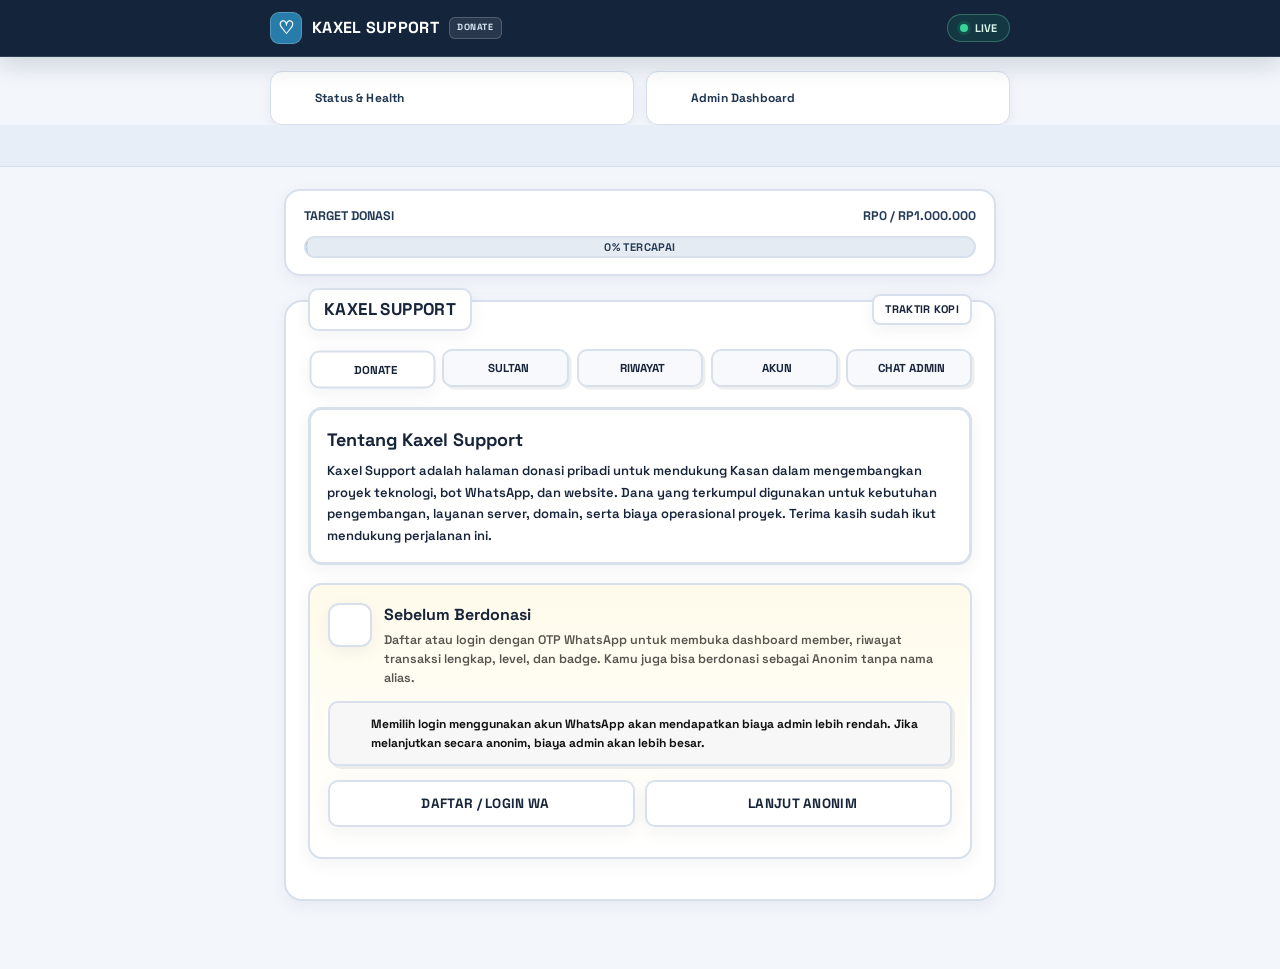
==== commit 0dbdb9d1: "Add files via upload" ====
--- a/public/index.html
+++ b/public/index.html
@@ -59,6 +59,19 @@
             .payment-option:disabled { opacity: .55; cursor: not-allowed; filter: grayscale(.25); }
         .payment-option { min-height: 62px; }
         }
+        .donate-account-session { display:flex; align-items:center; justify-content:space-between; gap:12px; flex-wrap:wrap; margin:0 0 14px; padding:13px 14px; border:2px solid var(--line); border-radius:14px; background:#e9f8ef; box-shadow:4px 4px 0 var(--shadow); }
+        .donate-account-identity { display:flex; align-items:center; gap:10px; min-width:0; }
+        .donate-account-avatar { width:38px; height:38px; flex:0 0 38px; display:grid; place-items:center; border:2px solid var(--line); border-radius:11px; background:#c7f36b; }
+        .donate-account-copy { display:grid; min-width:0; line-height:1.25; }
+        .donate-account-copy strong { font-size:13px; font-weight:900; overflow-wrap:anywhere; }
+        .donate-account-copy small { color:#3f5144; font-size:11px; overflow-wrap:anywhere; }
+        .donate-account-status { padding:4px 8px; border:1.5px solid var(--line); border-radius:6px; background:#c7f36b; font-size:9px; font-weight:900; letter-spacing:.08em; }
+        .donate-logout-btn { display:inline-flex; align-items:center; justify-content:center; gap:7px; min-height:38px; padding:8px 12px; border:2px solid var(--line); border-radius:9px; background:#fff; color:#111; box-shadow:2px 2px 0 var(--shadow); font:800 11px 'Space Grotesk',sans-serif; cursor:pointer; }
+        .donate-logout-btn:active { transform:translate(2px,2px); box-shadow:none; }
+        .whatsapp-buyer-hint { display:block; margin:7px 0 14px; color:#555; font-size:11px; line-height:1.5; font-weight:600; }
+        .wa-input:disabled, .wa-select:disabled { opacity:.8; color:#333; background:#eee; }
+        @media(max-width:480px) { .donate-account-session { align-items:flex-start; } .donate-logout-btn { width:100%; } }
+
         @media (prefers-reduced-motion: reduce) {
             *, *::before, *::after { animation-duration: .01ms !important; animation-iteration-count: 1 !important; transition-duration: .01ms !important; scroll-behavior: auto !important; }
         }
@@ -1716,6 +1729,7 @@
     </style>
     <link rel="stylesheet" href="/theme.css">
     <link rel="stylesheet" href="/premium.css">
+    <link rel="stylesheet" href="/swiss-modern.css">
 </head>
 <body data-page="public">
     <header class="site-topbar">
@@ -1748,10 +1762,6 @@
     </div>
 
     <div class="container">
-        <section class="owner-intro" aria-labelledby="ownerIntroTitle">
-            <h2 id="ownerIntroTitle">Tentang Kaxel Support</h2>
-            <p>Kaxel Support adalah halaman donasi pribadi untuk mendukung Kasan dalam mengembangkan proyek teknologi, bot WhatsApp, dan website. Dana yang terkumpul digunakan untuk kebutuhan pengembangan, layanan server, domain, serta biaya operasional proyek. Terima kasih sudah ikut mendukung perjalanan ini.</p>
-        </section>
         <div class="dashboard-grid">
         <div class="goal-box">
             <div class="goal-header">
@@ -1781,6 +1791,10 @@
             <div id="alertBox" class="alert-box hidden"></div>
 
             <div id="tab-donate">
+        <section class="owner-intro" aria-labelledby="ownerIntroTitle">
+            <h2 id="ownerIntroTitle">Tentang Kaxel Support</h2>
+            <p>Kaxel Support adalah halaman donasi pribadi untuk mendukung Kasan dalam mengembangkan proyek teknologi, bot WhatsApp, dan website. Dana yang terkumpul digunakan untuk kebutuhan pengembangan, layanan server, domain, serta biaya operasional proyek. Terima kasih sudah ikut mendukung perjalanan ini.</p>
+        </section>
                 <div id="accountGate" class="account-gate-card">
                     <div class="account-gate-header">
                         <div class="account-gate-icon"><i data-lucide="shield-check"></i></div>
@@ -1828,13 +1842,22 @@
                     <p id="accountStatus" style="margin:12px 0 0; font-size:12px; font-weight:700; color:#047857;"></p>
                 </div>
 
+                <div id="donateAccountSession" class="donate-account-session hidden" aria-live="polite">
+                    <div class="donate-account-identity">
+                        <span class="donate-account-avatar"><i data-lucide="user-round-check"></i></span>
+                        <span class="donate-account-copy"><strong id="donateAccountName">Akun terhubung</strong><small id="donateAccountPhone">WhatsApp terverifikasi</small></span>
+                        <span class="donate-account-status">LOGIN</span>
+                    </div>
+                    <button type="button" class="donate-logout-btn" onclick="logoutMember()"><i data-lucide="log-out"></i> Keluar akun</button>
+                </div>
+
                 <form id="donateForm" class="hidden">
                     <label class="label"><span>Nama publik</span></label>
                     <input type="text" id="name" value="Anonim" placeholder="Anonim" maxlength="60" class="neo-input" readonly>
 
                     <label class="label">
                         <span>Nomor WhatsApp</span>
-                        <span style="font-size:10px; background:#fff; padding:2px 7px; border:1.5px solid var(--line); border-radius:5px;">OPSIONAL (PRIVASI AMAN)</span>
+                        <span id="whatsappFieldHint" style="font-size:10px; background:#fff; padding:2px 7px; border:1.5px solid var(--line); border-radius:5px;">UNTUK BUKTI TRANSAKSI</span>
                     </label>
                     <div class="wa-group">
                         <select id="countryCode" class="wa-select">
@@ -1863,7 +1886,7 @@
                             <option value="+7">RU +7 (RU)</option>
                             <option value="+55">BR +55 (BR)</option>
                         </select>
-                        <input type="tel" id="waNumber" placeholder="8123456789" class="neo-input wa-input">
+                        <input type="tel" id="waNumber" placeholder="8123456789" class="neo-input wa-input" inputmode="tel" autocomplete="tel-national" required><small id="whatsappBuyerHint" class="whatsapp-buyer-hint">Nomor ini dipakai APIQris untuk mengirim notifikasi pembayaran berhasil atau kedaluwarsa. Wapito hanya untuk OTP.</small>
                     </div>
 
                     <label class="label"><span>Metode Pembayaran</span><span style="font-size:10.5px">PILIH SATU</span></label>
@@ -1980,7 +2003,7 @@
                     </div>
                 </div>
 
-                <div id="resultSection" class="hidden" style="text-align: center; padding: 16px 0;">
+                <div id="resultSection" class="hidden" role="status" aria-live="polite" style="text-align: center; padding: 16px 0;">
                     <div id="resultIcon" style="display:grid;place-items:center;margin:0 auto 12px;width:64px;height:64px;color:#111"><i data-lucide="check-circle" style="width:56px;height:56px"></i></div>
                     <h2 id="resultTitle" style="font-size: 24px; font-weight: 900; text-transform: uppercase; margin-bottom: 12px;"></h2>
                     <p id="resultDesc" class="feed-item" style="font-weight: 700; margin-bottom: 20px; overflow-wrap:anywhere;"></p>
@@ -2120,7 +2143,8 @@
             document.getElementById('name').value = 'Anonim'
             document.getElementById('name').readOnly = true
             document.getElementById('waNumber').value = ''
-            document.getElementById('accountStatus').textContent = 'Mode anonim aktif. Nama publik selalu Anonim dan nomor WhatsApp tidak diperlukan.'
+            document.getElementById('accountStatus').textContent = 'Mode anonim aktif. Isi nomor WhatsApp agar APIQris dapat mengirim bukti transaksi.'
+            syncDonateAccountSession()
             updateFeeNotice()
         }
 
@@ -2181,6 +2205,7 @@
                 document.getElementById('name').readOnly = true
                 document.getElementById('waNumber').value = ''
                 document.getElementById('accountStatus').textContent = `Login sebagai ${authUser.name} (${authUser.phone}). Nomor WhatsApp terverifikasi.`
+                syncDonateAccountSession()
                 loadMemberDashboard()
                 updateFeeNotice()
                 showAlert('Pendaftaran berhasil!')
@@ -2205,12 +2230,39 @@
                 document.getElementById('name').value = authUser.name
                 document.getElementById('name').readOnly = true
                 document.getElementById('accountStatus').textContent = `Login sebagai ${authUser.name} (${authUser.phone}). Nomor WhatsApp terverifikasi.`
+                syncDonateAccountSession()
                 loadMemberDashboard()
                 updateFeeNotice()
             } catch (e) {}
         }
 
         let publicFeeConfig = { enabled: false, memberPercent: 0.3, anonymousPercent: 0.7 }
+        const syncDonateAccountSession = () => {
+            const session = document.getElementById('donateAccountSession')
+            const phoneInput = document.getElementById('waNumber')
+            const countrySelect = document.getElementById('countryCode')
+            const hint = document.getElementById('whatsappBuyerHint')
+            if (!session || !phoneInput || !countrySelect) return
+            if (authUser) {
+                session.classList.remove('hidden')
+                document.getElementById('donateAccountName').textContent = authUser.name || 'Member Kaxel'
+                document.getElementById('donateAccountPhone').textContent = `+${authUser.phone} · WhatsApp terverifikasi`
+                const prefix = ['673','966','971','852','886','60','65','63','66','84','81','82','86','91','90','61','44','49','33','31','55','62','1','7'].sort((a,b)=>b.length-a.length).find(code => authUser.phone.startsWith(code)) || '62'
+                phoneInput.value = authUser.phone.slice(prefix.length)
+                phoneInput.readOnly = true
+                phoneInput.disabled = true
+                countrySelect.disabled = true
+                countrySelect.value = `+${prefix}`
+                if (hint) hint.textContent = 'Nomor akun terverifikasi akan menerima bukti transaksi dari APIQris.'
+            } else {
+                session.classList.add('hidden')
+                phoneInput.disabled = false
+                phoneInput.readOnly = false
+                countrySelect.disabled = false
+                if (hint) hint.textContent = 'Nomor ini wajib diisi agar APIQris dapat mengirim bukti pembayaran berhasil atau kedaluwarsa.'
+            }
+        }
+
         const updateFeeNotice = () => {
             const el = document.getElementById('feeNotice')
             if (!el) return
@@ -2706,6 +2758,7 @@
             const payload = {
                 name: authUser ? authUser.name : (document.getElementById('name').value.trim() || 'Anonim'),
                 whatsapp: authUser ? authUser.phone : '',
+                whatsappBuyer: authUser ? authUser.phone : fullWhatsapp,
                 amount: document.getElementById('amount').value,
                 notes: document.getElementById('notes').value,
                 emoji: selectedEmoji,
@@ -2970,7 +3023,7 @@
                         const status = String(json.data.status || '').toLowerCase()
                         const isExpired = Date.now() > new Date(currentTrx.expiredAt).getTime()
 
-                        if (status === 'sukses' || status === 'success') {
+                        if (['paid', 'sukses', 'success', 'completed'].includes(status)) {
                             playSuccessSound()
                             if (typeof confetti === 'function') {
                                 confetti({ particleCount: 140, spread: 90, origin: { y: 0.6 } })
@@ -3057,6 +3110,7 @@
                 document.getElementById('name').value = 'Anonim'
                 document.getElementById('name').readOnly = true
             }
+            syncDonateAccountSession()
             updateTierBadge(0)
             const btn = document.getElementById('submitBtn')
             btn.disabled = false
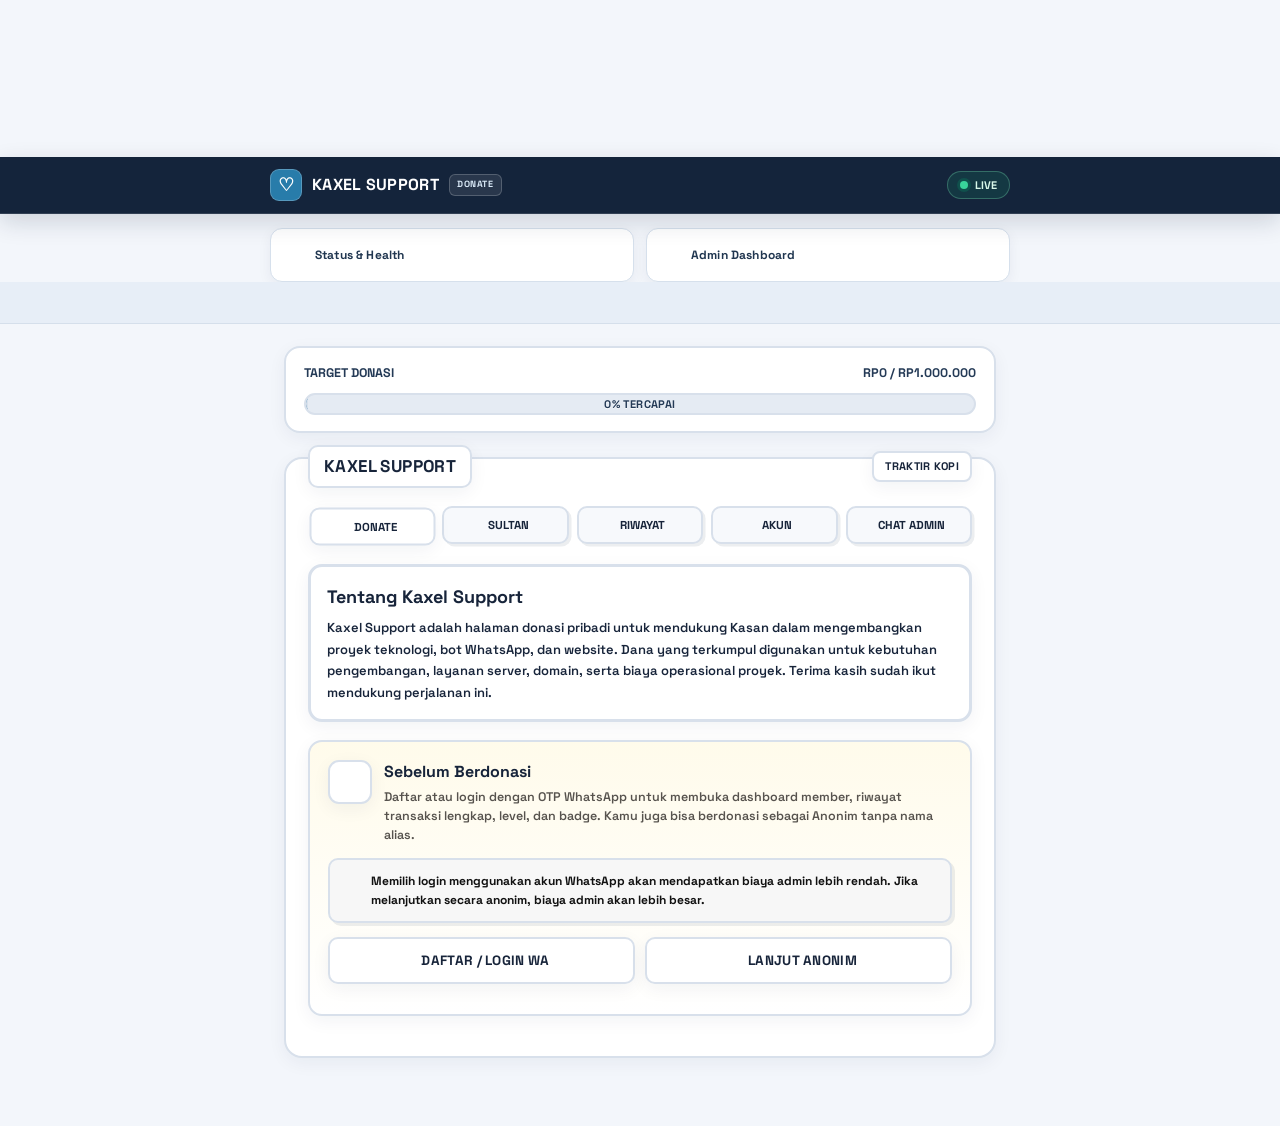
==== commit 8ff338bf: "Update 3.0" ====
--- a/public/index.html
+++ b/public/index.html
@@ -1730,8 +1730,18 @@
     <link rel="stylesheet" href="/theme.css">
     <link rel="stylesheet" href="/premium.css">
     <link rel="stylesheet" href="/swiss-modern.css">
+    <link rel="stylesheet" href="/ambient-background.css">
+    <script defer src="/ambient-background.js"></script>
 </head>
 <body data-page="public">
+<div class="kaxel-ambient-bg" aria-hidden="true">
+    <span class="kaxel-ambient-blob kaxel-ambient-blob--blue"></span>
+    <span class="kaxel-ambient-blob kaxel-ambient-blob--violet"></span>
+    <span class="kaxel-ambient-blob kaxel-ambient-blob--teal"></span>
+    <span class="kaxel-ambient-grid"></span>
+    <canvas id="kaxelAmbientCanvas"></canvas>
+    <span class="kaxel-ambient-vignette"></span>
+</div>
     <header class="site-topbar">
         <div class="site-brand">
             <span class="brand-mark">♡</span>
@@ -1844,7 +1854,7 @@
 
                 <div id="donateAccountSession" class="donate-account-session hidden" aria-live="polite">
                     <div class="donate-account-identity">
-                        <span class="donate-account-avatar"><i data-lucide="user-round-check"></i></span>
+                        <span class="donate-account-avatar" id="donateAccountAvatar"><i data-lucide="user-round-check"></i></span>
                         <span class="donate-account-copy"><strong id="donateAccountName">Akun terhubung</strong><small id="donateAccountPhone">WhatsApp terverifikasi</small></span>
                         <span class="donate-account-status">LOGIN</span>
                     </div>
@@ -2038,10 +2048,20 @@
                     <div class="account-hero-card">
                         <div class="account-profile-top">
                             <div class="account-profile-ident">
-                                <div class="account-avatar"><i data-lucide="user-round"></i></div>
+                                <button type="button" class="account-avatar account-avatar-upload" onclick="document.getElementById('profilePhotoInput').click()" aria-label="Unggah foto profil">
+                                    <img id="memberAvatarImage" alt="Foto profil" hidden>
+                                    <i id="memberAvatarFallback" data-lucide="user-round"></i>
+                                    <span class="avatar-camera"><i data-lucide="camera"></i></span>
+                                </button>
                                 <div class="account-profile-text">
                                     <h3 id="memberName">Dashboard Member</h3>
                                     <p id="memberSince">Member terverifikasi</p>
+                                    <div class="profile-photo-tools">
+                                        <button type="button" onclick="document.getElementById('profilePhotoInput').click()">Ganti foto</button>
+                                        <button type="button" id="removeProfilePhotoBtn" onclick="removeProfilePhoto()" hidden>Hapus</button>
+                                    </div>
+                                    <input id="profilePhotoInput" type="file" accept="image/jpeg,image/png,image/webp" hidden onchange="uploadProfilePhoto(event)">
+                                    <small id="profilePhotoStatus" class="profile-photo-status">Foto tampil pada daftar Sultan saat identitas publik diaktifkan.</small>
                                 </div>
                             </div>
                             <button type="button" class="neo-btn red sm" onclick="logoutMember()"><i data-lucide="log-out"></i> KELUAR</button>
@@ -2076,7 +2096,7 @@
 
                         <label class="privacy-toggle-box">
                             <input type="checkbox" id="publicIdentityToggle" onchange="savePublicIdentity()">
-                            <span>Tampilkan nama saya di daftar donasi publik</span>
+                            <span>Tampilkan nama &amp; foto profil di daftar donasi publik</span>
                         </label>
                     </div>
 
@@ -2093,19 +2113,42 @@
             </div>
 
             <div id="tab-chat" class="hidden">
-                <div class="comment-panel" style="margin-top:0;">
-                    <div class="icon-btn" style="margin-bottom:4px;"><i data-lucide="messages-square"></i><strong>LIVE CHAT ADMIN</strong></div>
-                    <p style="margin:4px 0 12px; font-size:12.5px; color:#57534e; font-weight:600;">Kirim pesan ke admin dan lihat balasannya di sini. Percakapan terhubung ke akun atau transaksi terakhir di perangkat ini.</p>
-                    <div id="chatUnavailable" class="empty-state">Buat transaksi donasi terlebih dahulu agar chat dapat terhubung.</div>
-                    <div id="commentList">Memuat percakapan...</div>
-                    <textarea id="donorMessage" rows="3" maxlength="1000" placeholder="Tulis pesan untuk admin..."></textarea>
-                    <button type="button" class="neo-btn" onclick="sendDonorMessage()"><i data-lucide="send"></i> KIRIM PESAN</button>
-                    <div class="notice-panel" style="margin-top:16px">
-                        <div class="icon-btn" style="margin-bottom:8px;"><i data-lucide="bell-ring"></i><strong>NOTIFIKASI</strong></div>
-                        <button type="button" class="neo-btn blue" style="margin-bottom:10px;" onclick="enableNotifications()"><i data-lucide="bell"></i> IZINKAN NOTIFIKASI HP</button>
-                        <div id="notificationList">Belum ada notifikasi.</div>
+                <section class="chat-workspace">
+                    <header class="chat-heading">
+                        <div class="chat-heading-icon"><i data-lucide="headset"></i></div>
+                        <div class="chat-heading-copy">
+                            <span class="chat-eyebrow">KAXEL SUPPORT · HELP DESK</span>
+                            <h2>Ruang percakapan</h2>
+                            <p>Butuh bantuan? Kirim pesan dan admin akan membalas di sini.</p>
+                        </div>
+                        <span class="chat-live-pill"><span></span> SUPPORT</span>
+                    </header>
+                    <div id="chatUnavailable" class="chat-access-state" hidden>
+                        <span class="chat-access-icon"><i data-lucide="lock-keyhole"></i></span>
+                        <strong>Hubungkan akun untuk mulai chat</strong>
+                        <p>Login dengan WhatsApp untuk live chat, atau buat transaksi donasi agar percakapan transaksi tersedia.</p>
                     </div>
-                </div>
+                    <div class="chat-conversation-card">
+                        <div class="chat-contact-bar">
+                            <span class="chat-admin-avatar"><i data-lucide="shield-check"></i></span>
+                            <span><strong>Admin Kaxel</strong><small>Tim bantuan Kaxel Support</small></span>
+                            <span class="chat-availability">Pusat bantuan</span>
+                        </div>
+                        <div id="commentList" class="chat-thread" aria-live="polite" aria-relevant="additions text">Memuat percakapan...</div>
+                        <div class="chat-composer">
+                            <textarea id="donorMessage" rows="2" maxlength="1000" placeholder="Tulis pesan…" aria-label="Pesan untuk admin"></textarea>
+                            <button type="button" class="chat-send-button" onclick="sendDonorMessage()" aria-label="Kirim pesan"><i data-lucide="send"></i><span>Kirim</span></button>
+                            <small>Enter untuk baris baru · Maksimal 1.000 karakter</small>
+                        </div>
+                    </div>
+                    <details class="chat-notification-card">
+                        <summary><span class="chat-notification-icon"><i data-lucide="bell-ring"></i></span><span><strong>Notifikasi perangkat</strong><small>Dapatkan pemberitahuan saat ada kabar terbaru</small></span><i data-lucide="chevron-down" class="chat-notification-chevron"></i></summary>
+                        <div class="chat-notification-content">
+                            <button type="button" class="chat-notification-button" onclick="enableNotifications()"><i data-lucide="bell"></i> Aktifkan notifikasi HP</button>
+                            <div id="notificationList">Belum ada notifikasi.</div>
+                        </div>
+                    </details>
+                </section>
             </div>
         </div>
         </div><!-- /.dashboard-grid -->
@@ -2246,6 +2289,8 @@
             if (authUser) {
                 session.classList.remove('hidden')
                 document.getElementById('donateAccountName').textContent = authUser.name || 'Member Kaxel'
+                const sessionAvatar = document.getElementById('donateAccountAvatar')
+                if (sessionAvatar) sessionAvatar.innerHTML = authUser.profileImage ? `<img src="${escapeHtml(authUser.profileImage)}" alt="" />` : '<i data-lucide="user-round-check"></i>'
                 document.getElementById('donateAccountPhone').textContent = `+${authUser.phone} · WhatsApp terverifikasi`
                 const prefix = ['673','966','971','852','886','60','65','63','66','84','81','82','86','91','90','61','44','49','33','31','55','62','1','7'].sort((a,b)=>b.length-a.length).find(code => authUser.phone.startsWith(code)) || '62'
                 phoneInput.value = authUser.phone.slice(prefix.length)
@@ -2338,7 +2383,9 @@
                 guest?.classList.add('hidden')
                 panel?.classList.remove('hidden')
 
+                authUser = { ...authUser, ...json.user }
                 document.getElementById('memberName').textContent = json.user.name
+                renderMemberAvatar(json.user.profileImage || null)
                 document.getElementById('memberSince').textContent = `Bergabung ${new Date(json.user.createdAt).toLocaleDateString('id-ID')} · WhatsApp terverifikasi`
                 document.getElementById('memberTotal').textContent = formatRp(json.stats.total)
                 document.getElementById('memberCount').textContent = json.stats.successfulTransactions
@@ -2350,6 +2397,8 @@
                     ? `Tarif fee member: ${json.stats.feePercent}% sesuai konfigurasi yang disetujui.`
                     : 'Fee layanan member sedang nonaktif sampai mekanisme pembayaran dikonfirmasi.'
                 document.getElementById('publicIdentityToggle').checked = json.user.showPublicIdentity !== false
+                const photoStatus = document.getElementById('profilePhotoStatus')
+                if (photoStatus) photoStatus.textContent = json.user.showPublicIdentity === false ? 'Nama dan foto disembunyikan dari daftar Sultan.' : 'Foto profil akan tampil pada daftar Sultan.'
 
                 const badgesEl = document.getElementById('memberBadges')
                 badgesEl.innerHTML = json.stats.badges.length
@@ -2431,6 +2480,104 @@
             }
         }
 
+        const renderMemberAvatar = profileImage => {
+            const image = document.getElementById('memberAvatarImage')
+            const fallback = document.getElementById('memberAvatarFallback')
+            const removeButton = document.getElementById('removeProfilePhotoBtn')
+            if (!image || !fallback) return
+            if (profileImage) {
+                image.src = profileImage
+                image.hidden = false
+                fallback.hidden = true
+                if (removeButton) removeButton.hidden = false
+            } else {
+                image.removeAttribute('src')
+                image.hidden = true
+                fallback.hidden = false
+                if (removeButton) removeButton.hidden = true
+            }
+            if (window.lucide) lucide.createIcons()
+        }
+
+        const compressProfileImage = file => new Promise((resolve, reject) => {
+            const objectUrl = URL.createObjectURL(file)
+            const image = new Image()
+            image.onload = () => {
+                URL.revokeObjectURL(objectUrl)
+                if (!image.naturalWidth || !image.naturalHeight) return reject(new Error('Foto tidak dapat dibaca.'))
+                const side = Math.min(image.naturalWidth, image.naturalHeight)
+                const sx = Math.round((image.naturalWidth - side) / 2)
+                const sy = Math.round((image.naturalHeight - side) / 2)
+                const canvas = document.createElement('canvas')
+                canvas.width = 384
+                canvas.height = 384
+                const context = canvas.getContext('2d')
+                if (!context) return reject(new Error('Browser tidak mendukung pemrosesan foto.'))
+                context.drawImage(image, sx, sy, side, side, 0, 0, 384, 384)
+                let quality = 0.82
+                let dataUrl = canvas.toDataURL('image/webp', quality)
+                while (dataUrl.length > 242000 && quality > 0.48) {
+                    quality -= 0.08
+                    dataUrl = canvas.toDataURL('image/webp', quality)
+                }
+                if (dataUrl.length > 245000) return reject(new Error('Ukuran foto masih terlalu besar. Pilih foto lain.'))
+                resolve(dataUrl)
+            }
+            image.onerror = () => { URL.revokeObjectURL(objectUrl); reject(new Error('Gagal membaca foto.')) }
+            image.src = objectUrl
+        })
+
+        const saveProfileImage = async profileImage => {
+            if (!authToken) throw new Error('Login member diperlukan.')
+            const status = document.getElementById('profilePhotoStatus')
+            if (status) status.textContent = 'Menyimpan foto profil…'
+            const res = await fetch('/api/member/profile', {
+                method: 'POST',
+                headers: { 'Content-Type': 'application/json', Authorization: `Bearer ${authToken}` },
+                body: JSON.stringify({ profileImage, showPublicIdentity: document.getElementById('publicIdentityToggle').checked })
+            })
+            const json = await res.json()
+            if (!res.ok || !json.success) throw new Error(json.message || 'Foto profil gagal disimpan.')
+            authUser = { ...authUser, profileImage: json.profileImage || null, showPublicIdentity: json.showPublicIdentity }
+            renderMemberAvatar(authUser.profileImage)
+            syncDonateAccountSession()
+            await loadPublicStats()
+            if (status) status.textContent = authUser.showPublicIdentity === false ? 'Foto tersimpan, tetapi disembunyikan dari daftar Sultan.' : 'Foto profil berhasil diperbarui pada akun dan daftar Sultan.'
+        }
+
+        const uploadProfilePhoto = async event => {
+            const input = event.target
+            const file = input.files?.[0]
+            if (!file) return
+            if (!file.type.startsWith('image/') || file.size > 8 * 1024 * 1024) {
+                showAlert('Pilih foto JPG, PNG, atau WebP berukuran maksimal 8 MB.')
+                input.value = ''
+                return
+            }
+            try {
+                const compressed = await compressProfileImage(file)
+                await saveProfileImage(compressed)
+                showAlert('Foto profil berhasil diperbarui.')
+            } catch (error) {
+                const status = document.getElementById('profilePhotoStatus')
+                if (status) status.textContent = error.message || 'Foto profil gagal disimpan.'
+                showAlert(error.message || 'Foto profil gagal disimpan.')
+            } finally {
+                input.value = ''
+            }
+        }
+
+        const removeProfilePhoto = async () => {
+            if (!authUser?.profileImage) return
+            if (!window.confirm('Hapus foto profil saat ini?')) return
+            try {
+                await saveProfileImage(null)
+                showAlert('Foto profil dihapus.')
+            } catch (error) {
+                showAlert(error.message || 'Foto profil gagal dihapus.')
+            }
+        }
+
         const savePublicIdentity = async () => {
             if (!authToken) return
             try {
@@ -2444,6 +2591,8 @@
                 })
                 const json = await res.json()
                 if (!json.success) throw new Error(json.message)
+                authUser = { ...authUser, showPublicIdentity: json.showPublicIdentity, profileImage: json.profileImage || authUser?.profileImage || null }
+                await loadPublicStats()
                 showAlert('Pengaturan privasi disimpan.')
             } catch (e) {
                 showAlert('Pengaturan privasi gagal disimpan.')
@@ -2664,12 +2813,21 @@
                 if (!json.leaderboard || json.leaderboard.length === 0) {
                     lbEl.innerHTML = '<div class="feed-item empty-state">Belum ada data supporter. Jadilah Sultan pertama!</div>'
                 } else {
-                    lbEl.innerHTML = json.leaderboard.map((u, idx) => `
-                        <div class="feed-item leaderboard-row">
-                            <div class="leaderboard-name"><span class="leader-rank">${idx === 0 ? '♛' : '#' + (idx + 1)}</span><span>${escapePublicText(u.name)}</span><small>(${Number(u.count) || 0}x)</small></div>
-                            <div class="feed-amount">${formatRp(u.total)}</div>
-                        </div>
-                    `).join('')
+                    lbEl.innerHTML = json.leaderboard.map((u, idx) => {
+                        const anonymous = u.anonymous === true || u.name === 'Anonim'
+                        const avatar = !anonymous && u.profileImage
+                            ? `<img src="${escapePublicText(u.profileImage)}" alt="Foto ${escapePublicText(u.name)}" loading="lazy">`
+                            : `<i data-lucide="${anonymous ? 'user-round-x' : 'user-round'}" aria-hidden="true"></i>`
+                        return `
+                        <div class="feed-item leaderboard-row${idx === 0 ? ' is-top-sultan' : ''}">
+                            <div class="leaderboard-name">
+                                <span class="leader-rank">${idx === 0 ? '♛' : '#' + (idx + 1)}</span>
+                                <span class="sultan-avatar${anonymous ? ' is-anonymous' : ''}">${avatar}</span>
+                                <span class="sultan-identity"><strong>${escapePublicText(u.name)}</strong><small>${Number(u.count) || 0} donasi</small></span>
+                            </div>
+                            <div class="sultan-total"><strong>${formatRp(u.total)}</strong><small>Total dukungan</small></div>
+                        </div>`
+                    }).join('')
                 }
 
                 const feedEl = document.getElementById('feedList')
@@ -2851,34 +3009,75 @@
             showAlert(permission === 'granted' ? 'Notifikasi perangkat diaktifkan.' : 'Izin notifikasi tidak diberikan. Notifikasi website tetap tersedia.')
         }
 
+        const escapeHtml = value => String(value ?? '').replace(/[&<>"']/g, ch => ({'&':'&amp;','<':'&lt;','>':'&gt;','"':'&quot;',"'":'&#39;'}[ch]))
+
+        const chatMessageMarkup = (message, own = false, senderName = '') => {
+            const isAdmin = message.sender === 'admin'
+            const displayName = senderName || (isAdmin ? 'Admin Kaxel' : (authUser?.name || 'Donatur'))
+            const avatar = isAdmin
+                ? '<span class="chat-message-avatar chat-message-avatar-admin"><i data-lucide="shield-check"></i></span>'
+                : authUser?.profileImage
+                    ? `<span class="chat-message-avatar"><img src="${escapeHtml(authUser.profileImage)}" alt=""></span>`
+                    : `<span class="chat-message-avatar ${own && !authUser ? 'chat-message-avatar-anon' : ''}"><i data-lucide="${own && !authUser ? 'user-round-x' : 'user-round'}"></i></span>`
+            const time = message.createdAt && !Number.isNaN(new Date(message.createdAt).getTime())
+                ? new Date(message.createdAt).toLocaleString('id-ID', { dateStyle: 'medium', timeStyle: 'short' })
+                : 'Baru saja'
+            return `<article class="chat-message ${own ? 'is-own' : 'is-admin'}">${avatar}<div class="chat-message-body"><div class="chat-message-meta"><strong>${escapeHtml(displayName)}</strong><time>${escapeHtml(time)}</time></div><div class="chat-message-bubble">${escapeHtml(message.message || '')}</div></div></article>`
+        }
+
+        const renderChatMessages = (messages, isAccountChat) => {
+            const thread = document.getElementById('commentList')
+            if (!thread) return
+            if (!messages.length) {
+                thread.innerHTML = '<div class="chat-empty"><span><i data-lucide="messages-square"></i></span><strong>Belum ada percakapan</strong><p>Pesan pertama kamu akan muncul di sini. Admin akan membalas melalui ruang chat ini.</p></div>'
+            } else if (isAccountChat) {
+                thread.innerHTML = messages.map(message => chatMessageMarkup(message, message.sender !== 'admin')).join('')
+            } else {
+                const rows = []
+                messages.forEach(comment => {
+                    rows.push(chatMessageMarkup({ ...comment, sender: 'donor' }, true, comment.senderName || 'Donatur'))
+                    ;(comment.replies || []).forEach(reply => rows.push(chatMessageMarkup({ ...reply, sender: 'admin' }, false, reply.senderName || 'Admin Kaxel')))
+                })
+                thread.innerHTML = rows.join('')
+            }
+            if (window.lucide) lucide.createIcons()
+            thread.scrollTop = thread.scrollHeight
+        }
+
         const refreshConversation = async () => {
             const unavailable = document.getElementById('chatUnavailable')
+            const chatCard = document.querySelector('.chat-conversation-card')
             if (authToken && authUser) {
                 if (unavailable) unavailable.hidden = true
+                if (chatCard) chatCard.hidden = false
                 try {
-                    const res = await fetch('/api/user/chat', { headers: { Authorization: `Bearer ${authToken}` } })
+                    const res = await fetch('/api/user/chat', { headers: { Authorization: `Bearer ${authToken}` }, cache: 'no-store' })
                     const json = await res.json()
                     if (!json.success) throw new Error(json.message)
-                    const messages = json.messages || []
-                    document.getElementById('commentList').innerHTML = messages.map(c => `<div class="comment-item"><strong>${escapeHtml(c.sender === 'admin' ? 'Admin Kaxel' : authUser.name)}</strong><p>${escapeHtml(c.message)}</p><small>${new Date(c.createdAt).toLocaleString('id-ID')}</small></div>`).join('') || '<div class="empty-state">Belum ada pesan. Mulai percakapan dengan admin.</div>'
-                    document.getElementById('notificationList').innerHTML = '<div class="empty-state" style="padding:10px;">Status transaksi dan informasi donasi akan tampil di sini setelah transaksi dibuat.</div>'
+                    renderChatMessages(json.messages || [], true)
+                    document.getElementById('notificationList').innerHTML = '<div class="chat-notification-empty">Notifikasi transaksi akan muncul di sini setelah tersedia.</div>'
                     return
                 } catch (e) {
                     if (unavailable) {
                         unavailable.hidden = false
-                        unavailable.textContent = 'Login menggunakan WhatsApp untuk menggunakan live chat admin.'
+                        unavailable.querySelector('strong').textContent = 'Chat belum dapat dimuat'
+                        unavailable.querySelector('p').textContent = 'Periksa koneksi lalu coba buka tab ini kembali.'
                     }
+                    if (chatCard) chatCard.hidden = true
                     return
                 }
             }
             if (!currentTrx) {
                 if (unavailable) {
                     unavailable.hidden = false
-                    unavailable.textContent = 'Login menggunakan WhatsApp untuk live chat, atau buat transaksi untuk chat terkait transaksi.'
+                    unavailable.querySelector('strong').textContent = 'Hubungkan akun untuk mulai chat'
+                    unavailable.querySelector('p').textContent = 'Login dengan WhatsApp untuk live chat, atau buat transaksi donasi agar percakapan transaksi tersedia.'
                 }
+                if (chatCard) chatCard.hidden = true
                 return
             }
             if (unavailable) unavailable.hidden = true
+            if (chatCard) chatCard.hidden = false
             try {
                 const [commentsRes, notificationsRes] = await Promise.all([
                     fetch(`/api/comments/${currentTrx.transactionId}?key=${encodeURIComponent(currentTrx.accessKey)}`),
@@ -2887,17 +3086,16 @@
                 const commentsJson = await commentsRes.json()
                 const notificationsJson = await notificationsRes.json()
                 const comments = commentsJson.comments || []
-                document.getElementById('commentList').innerHTML = comments.length
-                    ? comments.map(c => `<div class="comment-item"><strong>${escapeHtml(c.senderName || 'Donatur')}</strong><p>${escapeHtml(c.message)}</p><small>${new Date(c.createdAt).toLocaleString('id-ID')}</small>${(c.replies || []).map(r => `<div class="comment-item"><strong>${escapeHtml(r.senderName || 'Admin Kaxel')}</strong><p>${escapeHtml(r.message)}</p><small>${new Date(r.createdAt).toLocaleString('id-ID')}</small></div>`).join('')}</div>`).join('')
-                    : '<div class="empty-state">Belum ada pesan.</div>'
+                renderChatMessages(comments, false)
                 const notices = notificationsJson.notifications || []
                 document.getElementById('notificationList').innerHTML = notices.length
-                    ? notices.slice(0, 8).map(n => `<div class="notice-item"><strong>${escapeHtml(n.title)}</strong><p>${escapeHtml(n.message)}</p><small>${new Date(n.createdAt).toLocaleString('id-ID')}</small></div>`).join('')
-                    : '<div class="empty-state">Belum ada notifikasi.</div>'
-            } catch (e) {}
-        }
-
-        const escapeHtml = value => String(value ?? '').replace(/[&<>"']/g, ch => ({'&':'&amp;','<':'&lt;','>':'&gt;','"':'&quot;',"'":'&#39;'}[ch]))
+                    ? notices.slice(0, 8).map(n => `<div class="chat-notification-item"><strong>${escapeHtml(n.title)}</strong><p>${escapeHtml(n.message)}</p><small>${new Date(n.createdAt).toLocaleString('id-ID')}</small></div>`).join('')
+                    : '<div class="chat-notification-empty">Belum ada notifikasi transaksi.</div>'
+            } catch (e) {
+                const thread = document.getElementById('commentList')
+                if (thread && thread.textContent.includes('Memuat')) thread.innerHTML = '<div class="chat-empty"><strong>Pesan belum dapat dimuat</strong><p>Coba muat ulang tab chat.</p></div>'
+            }
+        }
 
         const sendDonorMessage = async () => {
             if (authToken && authUser) {
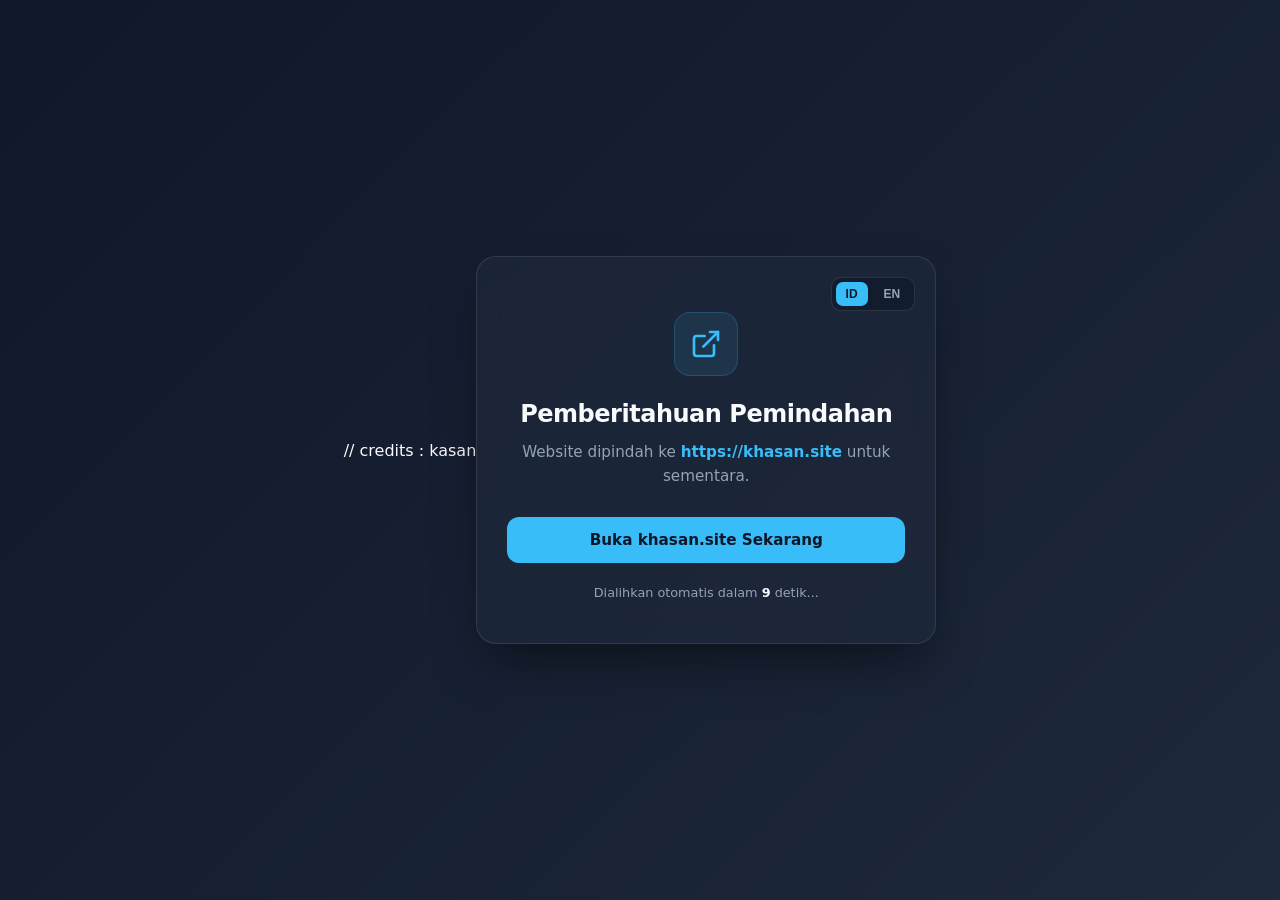
==== commit fbe933c4: "Update index.html" ====
--- a/public/index.html
+++ b/public/index.html
@@ -1,31 +1,19 @@
+// credits : kasan
 <!DOCTYPE html>
 <html lang="id">
 <head>
     <meta charset="UTF-8">
     <meta name="viewport" content="width=device-width, initial-scale=1.0">
-    <title>KAXEL SUPPORT</title>
-    <link rel="preconnect" href="https://fonts.googleapis.com">
-    <link rel="preconnect" href="https://fonts.gstatic.com" crossorigin>
-    <link href="https://fonts.googleapis.com/css2?family=Space+Grotesk:wght@500;600;700;900&family=JetBrains+Mono:wght@600;800&display=swap" rel="stylesheet">
-    <script defer src="https://cdn.jsdelivr.net/npm/canvas-confetti@1.9.2/dist/confetti.browser.min.js"></script>
-    <script defer src="https://unpkg.com/lucide@latest"></script>
+    <title>Website Moved - khasan.site</title>
     <style>
         :root {
-            color-scheme: light;
-            --paper: #ffffff;
-            --ink: #111111;
-            --orange: #ffffff;
-            --orange-soft: #f4f4f5;
-            --mint: #d4d4d8;
-            --mint-soft: #f4f4f5;
-            --sky: #e4e4e7;
-            --sky-soft: #f4f4f5;
-            --coral: #e4e4e7;
-            --coral-soft: #f4f4f5;
-            --cream: #ffffff;
-            --surface-alt: #f7f7f7;
-            --line: #111111;
-            --shadow: #111111;
+            --bg-gradient: linear-gradient(135deg, #0f172a 0%, #1e293b 100%);
+            --card-bg: rgba(30, 41, 59, 0.7);
+            --text-main: #f8fafc;
+            --text-muted: #94a3b8;
+            --accent: #38bdf8;
+            --accent-hover: #0284c7;
+            --border-color: rgba(255, 255, 255, 0.1);
         }
 
         * {
@@ -34,3310 +22,192 @@
             padding: 0;
         }
 
-        .owner-intro {
-            margin: 0 0 18px;
-            padding: 16px;
-            border: 3px solid var(--line);
-            border-radius: 14px;
-            background: var(--orange-soft);
-            box-shadow: 4px 4px 0 var(--shadow);
-        }
-        .owner-intro h2 { font-size: 18px; font-weight: 900; margin-bottom: 7px; }
-        .owner-intro p { font-size: 13px; line-height: 1.65; font-weight: 600; }
-        .leaderboard-row, .feed-item { min-width: 0; overflow-wrap: anywhere; }
-        .leaderboard-name, .transaction-date, .transaction-id, .member-tx-id,
-        .invoice-number, #resultDesc, #successReference {
-            min-width: 0; overflow-wrap: anywhere; word-break: break-word;
-        }
-        .live-donation-toast { animation: toast-in .24s ease-out both; }
-        @keyframes toast-in { from { opacity: 0; transform: translateY(8px); } to { opacity: 1; transform: translateY(0); } }
-        button, .neo-btn, .tab-btn, .payment-option, .preset-btn { touch-action: manipulation; -webkit-tap-highlight-color: transparent; }
-        @media (max-width: 480px) {
-            .account-hero-card, .account-gate-card { min-width: 0; }
-            .account-profile-top, .member-stat-grid { min-width: 0; }
-            .feed-item, .leaderboard-row { padding-left: 10px; padding-right: 10px; }
-            .payment-option:disabled { opacity: .55; cursor: not-allowed; filter: grayscale(.25); }
-        .payment-option { min-height: 62px; }
-        }
-        .donate-account-session { display:flex; align-items:center; justify-content:space-between; gap:12px; flex-wrap:wrap; margin:0 0 14px; padding:13px 14px; border:2px solid var(--line); border-radius:14px; background:#e9f8ef; box-shadow:4px 4px 0 var(--shadow); }
-        .donate-account-identity { display:flex; align-items:center; gap:10px; min-width:0; }
-        .donate-account-avatar { width:38px; height:38px; flex:0 0 38px; display:grid; place-items:center; border:2px solid var(--line); border-radius:11px; background:#c7f36b; }
-        .donate-account-copy { display:grid; min-width:0; line-height:1.25; }
-        .donate-account-copy strong { font-size:13px; font-weight:900; overflow-wrap:anywhere; }
-        .donate-account-copy small { color:#3f5144; font-size:11px; overflow-wrap:anywhere; }
-        .donate-account-status { padding:4px 8px; border:1.5px solid var(--line); border-radius:6px; background:#c7f36b; font-size:9px; font-weight:900; letter-spacing:.08em; }
-        .donate-logout-btn { display:inline-flex; align-items:center; justify-content:center; gap:7px; min-height:38px; padding:8px 12px; border:2px solid var(--line); border-radius:9px; background:#fff; color:#111; box-shadow:2px 2px 0 var(--shadow); font:800 11px 'Space Grotesk',sans-serif; cursor:pointer; }
-        .donate-logout-btn:active { transform:translate(2px,2px); box-shadow:none; }
-        .whatsapp-buyer-hint { display:block; margin:7px 0 14px; color:#555; font-size:11px; line-height:1.5; font-weight:600; }
-        .wa-input:disabled, .wa-select:disabled { opacity:.8; color:#333; background:#eee; }
-        @media(max-width:480px) { .donate-account-session { align-items:flex-start; } .donate-logout-btn { width:100%; } }
-
-        @media (prefers-reduced-motion: reduce) {
-            *, *::before, *::after { animation-duration: .01ms !important; animation-iteration-count: 1 !important; transition-duration: .01ms !important; scroll-behavior: auto !important; }
-        }
-
         body {
-            font-family: 'Space Grotesk', sans-serif;
-            background-color: var(--paper);
-            background-image: radial-gradient(rgba(24, 24, 27, 0.14) 1px, transparent 1px);
-            background-size: 18px 18px;
-            color: var(--ink);
+            font-family: 'Segoe UI', system-ui, -apple-system, sans-serif;
+            background: var(--bg-gradient);
+            color: var(--text-main);
             min-height: 100vh;
-            padding-bottom: 44px;
-            line-height: 1.5;
-        }
-
-        /* Topbar & Marquee */
-        .site-topbar {
-            min-height: 54px;
-            background: var(--orange);
-            border-bottom: 2.5px solid var(--line);
             display: flex;
+            justify-content: center;
             align-items: center;
-            justify-content: space-between;
-            gap: 12px;
-            padding: 10px max(16px, calc((100vw - 740px) / 2));
-            position: sticky;
-            top: 0;
-            z-index: 40;
-            box-shadow: 0 2px 0 rgba(0,0,0,0.06);
-        }
-
-        .site-brand {
+            padding: 20px;
+        }
+
+        .card {
+            background: var(--card-bg);
+            backdrop-filter: blur(12px);
+            -webkit-backdrop-filter: blur(12px);
+            border: 1px solid var(--border-color);
+            border-radius: 20px;
+            padding: 40px 30px;
+            max-width: 460px;
+            width: 100%;
+            text-align: center;
+            box-shadow: 0 25px 50px -12px rgba(0, 0, 0, 0.5);
+            position: relative;
+        }
+
+        .lang-switch {
+            position: absolute;
+            top: 20px;
+            right: 20px;
             display: flex;
+            gap: 6px;
+            background: rgba(15, 23, 42, 0.6);
+            padding: 4px;
+            border-radius: 10px;
+            border: 1px solid var(--border-color);
+        }
+
+        .lang-btn {
+            background: transparent;
+            border: none;
+            color: var(--text-muted);
+            font-size: 0.75rem;
+            font-weight: 700;
+            padding: 5px 10px;
+            border-radius: 7px;
+            cursor: pointer;
+            transition: all 0.2s ease;
+        }
+
+        .lang-btn.active {
+            background: var(--accent);
+            color: #0f172a;
+        }
+
+        .icon-box {
+            width: 64px;
+            height: 64px;
+            background: rgba(56, 189, 248, 0.1);
+            border: 1px solid rgba(56, 189, 248, 0.2);
+            border-radius: 16px;
+            display: flex;
+            justify-content: center;
             align-items: center;
-            gap: 10px;
-            font-weight: 900;
-            letter-spacing: 0.3px;
-            font-size: 16px;
-        }
-
-        .page-shortcuts {
-            display: flex;
-            align-items: center;
-            justify-content: center;
-            gap: 8px;
-            flex-wrap: wrap;
-        }
-
-        .page-shortcut {
-            display: inline-flex;
-            align-items: center;
-            justify-content: center;
-            gap: 6px;
-            min-height: 32px;
-            padding: 5px 10px;
-            border: 2px solid var(--line);
-            border-radius: 8px;
-            background: #fff;
-            color: var(--ink);
-            box-shadow: 2px 2px 0 var(--shadow);
-            font-size: 11px;
-            font-weight: 900;
+            margin: 15px auto 24px;
+            color: var(--accent);
+        }
+
+        h1 {
+            font-size: 1.5rem;
+            margin-bottom: 12px;
+            font-weight: 700;
+            letter-spacing: -0.02em;
+        }
+
+        p {
+            color: var(--text-muted);
+            line-height: 1.6;
+            font-size: 0.95rem;
+            margin-bottom: 28px;
+        }
+
+        .url-text {
+            color: var(--accent);
+            font-weight: 600;
+        }
+
+        .cta-btn {
+            display: inline-block;
+            width: 100%;
+            background: var(--accent);
+            color: #0f172a;
             text-decoration: none;
-            white-space: nowrap;
-            transition: transform .15s ease, box-shadow .15s ease;
-        }
-
-        .page-shortcut:hover {
-            transform: translate(-1px, -1px);
-            box-shadow: 3px 3px 0 var(--shadow);
-        }
-
-        .page-shortcut:focus-visible {
-            outline: 3px solid #737373;
-            outline-offset: 3px;
-        }
-
-        @media (max-width: 520px) {
-            .site-topbar { flex-wrap: wrap; justify-content: space-between; }
-            .site-brand { font-size: 14px; gap: 7px; }
-            .page-shortcuts { order: 3; width: 100%; justify-content: flex-start; }
-            .page-shortcut { min-height: 30px; padding: 4px 9px; font-size: 10px; }
-        }
-
-        .brand-mark {
-            width: 32px;
-            height: 32px;
-            display: grid;
-            place-items: center;
-            border: 2px solid var(--line);
-            border-radius: 9px;
-            background: #fff;
-            font-size: 18px;
-            line-height: 1;
-            box-shadow: 2px 2px 0 var(--shadow);
-        }
-
-        .brand-tag {
-            font-size: 9px;
-            font-weight: 900;
-            letter-spacing: 0.6px;
-            padding: 3px 7px;
-            background: #fff;
-            border: 1.5px solid var(--line);
-            border-radius: 6px;
-            box-shadow: 1px 1px 0 var(--shadow);
-        }
-
-        .topbar-status {
-            display: flex;
-            align-items: center;
-            gap: 7px;
-            font-size: 11px;
-            font-weight: 900;
-            border: 2px solid var(--line);
-            border-radius: 999px;
-            padding: 5px 12px;
-            background: var(--mint-soft);
-            box-shadow: 2px 2px 0 var(--shadow);
-            white-space: nowrap;
-        }
-
-        .status-dot {
-            width: 8px;
-            height: 8px;
-            background: #059669;
-            border-radius: 50%;
-            box-shadow: 0 0 0 3px rgba(5, 150, 105, 0.25);
-            animation: pulse-dot 2s infinite;
-        }
-
-        @keyframes pulse-dot {
-            0%, 100% { transform: scale(1); opacity: 1; }
-            50% { transform: scale(1.15); opacity: 0.8; }
-        }
-
-        .marquee {
-            position: relative;
-            z-index: 8;
-            display: flex;
-            align-items: center;
-            gap: 10px;
-            min-height: 42px;
-            padding: 8px 0;
-            background: #fff3cd;
-            color: var(--ink);
-            border-bottom: 2px solid var(--line);
-            overflow: hidden;
-            font-size: 12.5px;
-            font-weight: 800;
-            letter-spacing: 0.2px;
-        }
-
-        .marquee > i, .marquee > svg {
-            flex: 0 0 auto;
-            margin-left: 14px;
-            width: 16px;
-            height: 16px;
-        }
-
-        .marquee span {
-            display: inline-block;
-            padding-left: 100%;
-            white-space: nowrap;
-            animation: marquee 24s linear infinite;
-        }
-
-        .marquee:hover span {
-            animation-play-state: paused;
-        }
-
-        @keyframes marquee {
-            0% { transform: translate(0, 0); }
-            100% { transform: translate(-100%, 0); }
-        }
-
-        /* Container & Goal Box */
-        .container {
-            max-width: 740px;
-            margin: 22px auto 0;
-            padding: 0 14px;
-        }
-
-        .goal-box {
-            background: var(--cream);
-            border: 2.5px solid var(--line);
-            border-radius: 16px;
-            box-shadow: 4px 4px 0 var(--shadow);
-            padding: 16px 18px;
-            margin-bottom: 24px;
-            position: relative;
-        }
-
-        .goal-header {
-            display: flex;
-            justify-content: space-between;
-            align-items: center;
-            gap: 10px;
-            flex-wrap: wrap;
-            font-weight: 900;
-            font-size: 12.5px;
-            text-transform: uppercase;
-            margin-bottom: 10px;
-        }
-
-        .progress-track {
-            width: 100%;
-            height: 22px;
-            background: #efeae0;
-            border: 2px solid var(--line);
-            border-radius: 999px;
-            position: relative;
-            overflow: hidden;
-        }
-
-        .progress-fill {
-            height: 100%;
-            background: linear-gradient(90deg, #34d399 0%, #10b981 100%);
-            border-right: 2px solid var(--line);
-            width: 0%;
-            transition: width 0.5s cubic-bezier(0.22, 1, 0.36, 1);
-        }
-
-        .progress-text {
-            position: absolute;
-            inset: 0;
-            display: flex;
-            align-items: center;
-            justify-content: center;
-            font-size: 11px;
-            font-weight: 900;
-            letter-spacing: 0.4px;
-            color: var(--ink);
-            text-shadow: 0 1px 0 rgba(255,255,255,0.7);
-        }
-
-        /* Main Neo Card */
-        .neo-card {
-            background: var(--cream);
-            border: 2.5px solid var(--line);
-            border-radius: 18px;
-            box-shadow: 5px 5px 0 var(--shadow);
-            padding: 22px;
-            position: relative;
-            margin-bottom: 24px;
-        }
-
-        .card-header-flex {
-            display: flex;
-            justify-content: space-between;
-            align-items: center;
-            gap: 12px;
-            margin-top: -36px;
-            margin-bottom: 18px;
-            flex-wrap: wrap;
-        }
-
-        .badge-title {
-            background: var(--orange);
-            color: var(--ink);
-            border: 2.5px solid var(--line);
-            border-radius: 10px;
-            box-shadow: 3px 3px 0 var(--shadow);
-            padding: 7px 14px;
-            font-size: 17px;
-            font-weight: 900;
-            text-transform: uppercase;
-            letter-spacing: 0.4px;
-        }
-
-        .tier-badge {
-            background: #fde68a;
-            border: 2px solid var(--line);
-            border-radius: 8px;
-            box-shadow: 2.5px 2.5px 0 var(--shadow);
-            padding: 5px 11px;
-            font-size: 11px;
-            font-weight: 900;
-            text-transform: uppercase;
-            letter-spacing: 0.3px;
-        }
-
-        /* Navigation Tabs */
-        .tabs {
-            display: grid;
-            grid-template-columns: repeat(5, minmax(0, 1fr));
-            gap: 8px;
-            margin-bottom: 20px;
-        }
-
-        .tab-btn {
-            background: var(--surface-alt);
-            border: 2px solid var(--line);
-            border-radius: 10px;
-            box-shadow: 2.5px 2.5px 0 var(--shadow);
-            padding: 10px 6px;
-            font-weight: 900;
-            font-family: inherit;
-            font-size: 11.5px;
-            text-transform: uppercase;
-            cursor: pointer;
-            transition: all 0.15s ease;
-            display: flex;
-            align-items: center;
-            justify-content: center;
-            gap: 6px;
-            color: var(--ink);
-            white-space: nowrap;
-        }
-
-        .tab-btn svg {
-            width: 15px;
-            height: 15px;
-            flex-shrink: 0;
-        }
-
-        .tab-btn:hover {
-            background: #fff3cd;
-            transform: translateY(-1px);
-        }
-
-        .tab-btn.active {
-            background: var(--orange);
-            transform: translate(1.5px, 1.5px);
-            box-shadow: 1px 1px 0 var(--shadow);
-        }
-
-        .label {
-            display: flex;
-            justify-content: space-between;
-            align-items: center;
-            gap: 8px;
-            font-weight: 900;
-            font-size: 11.5px;
-            text-transform: uppercase;
-            letter-spacing: 0.3px;
-            margin: 14px 0 6px;
-        }
-
-        .neo-input {
-            width: 100%;
-            padding: 12px 14px;
-            background: #fff;
-            border: 2px solid var(--line);
-            border-radius: 10px;
-            box-shadow: 2.5px 2.5px 0 var(--shadow);
-            font-family: inherit;
-            font-weight: 700;
-            font-size: 14px;
-            color: var(--ink);
-            margin-bottom: 12px;
-            transition: all 0.15s ease;
-        }
-
-        .neo-input:focus {
-            outline: none;
-            background: #fffdf5;
-            border-color: #000;
-            box-shadow: 3.5px 3.5px 0 var(--orange);
-        }
-
-        .neo-input[readonly] {
-            background: #f3f0e6;
-            color: #52525b;
-            cursor: not-allowed;
-        }
-
-        .wa-group {
-            display: flex;
-            gap: 8px;
-            margin-bottom: 12px;
-        }
-
-        .wa-select {
-            width: 138px;
-            padding: 11px 8px;
-            background: var(--surface-alt);
-            border: 2px solid var(--line);
-            border-radius: 10px;
-            box-shadow: 2.5px 2.5px 0 var(--shadow);
-            font-family: inherit;
-            font-weight: 800;
-            font-size: 12px;
-            cursor: pointer;
-            flex-shrink: 0;
-            color: var(--ink);
-        }
-
-        .wa-input {
-            margin-bottom: 0 !important;
-            flex: 1;
-            min-width: 0;
-        }
-
-        .preset-grid {
-            display: grid;
-            grid-template-columns: repeat(3, minmax(0, 1fr));
-            gap: 8px;
-            margin-top: 6px;
-            margin-bottom: 16px;
-        }
-
-        .preset-btn {
-            background: #fff;
-            border: 2px solid var(--line);
-            border-radius: 9px;
-            box-shadow: 2.5px 2.5px 0 var(--shadow);
-            padding: 10px 6px;
-            font-weight: 900;
-            font-family: inherit;
-            font-size: 12.5px;
-            cursor: pointer;
-            transition: all 0.12s ease;
-            color: var(--ink);
-        }
-
-        .preset-btn:hover {
-            background: var(--orange-soft);
-        }
-
-        .preset-btn:active, .preset-btn:focus {
-            background: var(--orange);
-            transform: translate(1.5px, 1.5px);
-            box-shadow: 1px 1px 0 var(--shadow);
-        }
-
-        /* Payment Picker */
-        .payment-picker {
-            display: grid;
-            grid-template-columns: repeat(2, minmax(0, 1fr));
-            gap: 10px;
-            margin: 6px 0 18px;
-            align-items: start;
-        }
-
-        .payment-option:disabled { opacity: .55; cursor: not-allowed; filter: grayscale(.25); }
-        .payment-option {
-            position: relative;
-            display: flex;
-            align-items: center;
-            gap: 10px;
-            text-align: left;
-            padding: 11px 12px;
-            background: #fff;
-            border: 2px solid var(--line);
-            border-radius: 11px;
-            box-shadow: 2.5px 2.5px 0 var(--shadow);
-            min-width: 0;
-            width: 100%;
-            min-height: 64px;
-            font: inherit;
-            cursor: pointer;
-            transition: all 0.15s ease;
-            color: var(--ink);
-        }
-
-        .payment-option:hover:not(:disabled) {
-            background: #fffbeb;
-        }
-
-        .payment-option.selected {
-            background: #fef3c7;
-            border-color: var(--line);
-            box-shadow: 3px 3px 0 var(--shadow);
-        }
-
-        .payment-option:disabled {
-            cursor: not-allowed;
-            opacity: 0.68;
-            background: #f4f1ea;
-        }
-
-        .payment-logo, .wallet-folder-icon {
-            width: 40px;
-            height: 40px;
-            flex: 0 0 40px;
-            display: grid;
-            place-items: center;
-            border-radius: 9px;
-            font-weight: 900;
-            overflow: hidden;
-            border: 1.5px solid var(--line);
-            background: #fff;
-        }
-
-        .wallet-folder-icon {
-            background: var(--orange);
-            color: var(--ink);
-        }
-
-        .payment-logo svg, .wallet-folder-icon svg {
-            width: 22px;
-            height: 22px;
-            display: block;
-        }
-
-        .payment-logo img {
-            display: block;
-            width: 100%;
-            height: 100%;
-            object-fit: contain;
-            padding: 3px;
-        }
-
-        .payment-copy {
-            display: flex;
-            flex-direction: column;
-            gap: 3px;
-            min-width: 0;
-        }
-
-        .payment-copy strong {
-            font-size: 13px;
-            line-height: 1.2;
-            overflow-wrap: anywhere;
-        }
-
-        .payment-copy small {
-            font-size: 9.5px;
-            font-weight: 800;
-            letter-spacing: 0.25px;
-            color: #57534e;
-        }
-
-        .coming-badge {
-            display: inline-block;
-            font-size: 9px !important;
-            font-weight: 900 !important;
-            color: #92400e !important;
-            background: #fef3c7;
-            padding: 2px 6px;
-            border: 1.5px solid #d97706;
-            border-radius: 5px;
-            width: max-content;
-        }
-
-        .wallet-toggle {
-            justify-content: space-between;
-        }
-
-        .wallet-toggle-main {
-            display: flex;
-            align-items: center;
-            gap: 10px;
-            min-width: 0;
-        }
-
-        .wallet-chevron {
-            width: 18px;
-            height: 18px;
-            flex: 0 0 18px;
-            transition: transform 0.2s ease;
-        }
-
-        .wallet-toggle[aria-expanded="true"] .wallet-chevron {
-            transform: rotate(180deg);
-        }
-
-        .wallet-options {
-            grid-column: 1 / -1;
-            display: grid;
-            grid-template-columns: repeat(2, minmax(0, 1fr));
-            gap: 9px;
-            padding: 12px;
-            background: var(--surface-alt);
-            border: 2px solid var(--line);
+            font-weight: 700;
+            padding: 14px 24px;
             border-radius: 12px;
-            box-shadow: 2.5px 2.5px 0 var(--shadow);
-        }
-
-        .wallet-options[hidden] {
-            display: none;
-        }
-
-        .wallet-options .payment-option {
-            box-shadow: 2px 2px 0 var(--shadow);
-            padding: 9px 10px;
-            min-height: 58px;
-        }
-
-        .payment-hint {
-            grid-column: 1 / -1;
-            font-size: 11px;
-            font-weight: 700;
-            color: #57534e;
-            margin-top: 2px;
-        }
-
-        /* Emoji & Buttons */
-        .emoji-grid {
-            display: flex;
-            gap: 8px;
-            margin-bottom: 14px;
-        }
-
-        .emoji-btn {
-            flex: 1;
-            background: #fff;
-            border: 2px solid var(--line);
-            border-radius: 10px;
-            box-shadow: 2.5px 2.5px 0 var(--shadow);
-            padding: 10px 6px;
-            font-size: 18px;
-            cursor: pointer;
-            display: grid;
-            place-items: center;
-            transition: all 0.12s ease;
-        }
-
-        .emoji-btn:hover {
-            background: var(--orange-soft);
-        }
-
-        .emoji-btn.selected {
-            background: var(--orange);
-            transform: translate(1px, 1px);
-            box-shadow: 1.5px 1.5px 0 var(--shadow);
-        }
-
-        .neo-btn {
-            width: 100%;
-            background: var(--orange);
-            color: var(--ink);
-            border: 2px solid var(--line);
-            border-radius: 10px;
-            box-shadow: 3px 3px 0 var(--shadow);
-            padding: 13px 16px;
-            font-weight: 900;
-            font-family: inherit;
-            font-size: 13.5px;
-            text-transform: uppercase;
-            letter-spacing: 0.3px;
-            cursor: pointer;
-            transition: all 0.12s ease;
-            display: inline-flex;
-            align-items: center;
-            justify-content: center;
-            gap: 8px;
-        }
-
-        .neo-btn:hover:not(:disabled) {
-            transform: translate(1px, 1px);
-            box-shadow: 2px 2px 0 var(--shadow);
-            filter: brightness(1.03);
-        }
-
-        .neo-btn:active:not(:disabled) {
-            transform: translate(2.5px, 2.5px);
-            box-shadow: 0.5px 0.5px 0 var(--shadow);
-        }
-
-        .neo-btn:disabled {
-            opacity: 0.65;
-            cursor: not-allowed;
-        }
-
-        .neo-btn.red { background: #fb7185; color: var(--ink); }
-        .neo-btn.blue { background: #7dd3fc; color: var(--ink); }
-        .neo-btn.mint { background: #6ee7b7; color: var(--ink); }
-        .neo-btn.ghost { background: #fff; color: var(--ink); }
-        .neo-btn.sm { width: auto; padding: 8px 13px; font-size: 11.5px; border-radius: 8px; box-shadow: 2px 2px 0 var(--shadow); }
-
-        .hidden { display: none !important; }
-
-        .alert-box {
-            background: var(--coral-soft);
-            color: #881337;
-            border: 2px solid var(--line);
-            border-radius: 10px;
-            box-shadow: 3px 3px 0 var(--shadow);
-            padding: 12px 14px;
-            font-weight: 800;
-            margin-bottom: 16px;
-            font-size: 13px;
-        }
-
-        .session-banner {
-            background: var(--mint-soft);
-            border: 2px solid var(--line);
-            border-radius: 10px;
-            box-shadow: 2.5px 2.5px 0 var(--shadow);
-            padding: 10px 12px;
-            font-weight: 900;
-            font-size: 11.5px;
-            margin-bottom: 14px;
-            text-align: center;
-            text-transform: uppercase;
-        }
-
-        .qr-frame {
-            background: #fff;
-            border: 2.5px solid var(--line);
-            border-radius: 14px;
-            box-shadow: 4px 4px 0 var(--shadow);
-            padding: 18px;
-            text-align: center;
-            margin-bottom: 16px;
-        }
-
-        .qr-frame img {
-            width: min(240px, 100%);
-            height: auto;
-            aspect-ratio: 1 / 1;
-            border: 2px solid var(--line);
-            border-radius: 10px;
-            display: block;
-            margin: 0 auto;
-        }
-
-        .timer-badge {
-            background: var(--ink);
-            color: #fde047;
-            padding: 6px 14px;
-            border-radius: 8px;
-            font-weight: 900;
-            display: inline-block;
-            font-size: 12.5px;
-            letter-spacing: 0.4px;
-        }
-
-        .payment-instructions {
-            padding: 14px;
-            background: var(--surface-alt);
-            border: 2px solid var(--line);
-            border-radius: 12px;
-            box-shadow: 2.5px 2.5px 0 var(--shadow);
-            margin-bottom: 16px;
-            line-height: 1.6;
-        }
-
-        .payment-detail {
-            display: flex;
-            justify-content: space-between;
-            align-items: center;
-            gap: 10px;
-            padding: 8px 0;
-            border-bottom: 1px dashed #c7c2b8;
-            overflow-wrap: anywhere;
-        }
-
-        .payment-detail:last-child { border-bottom: 0; }
-
-        .info-list {
-            background: #fff;
-            border: 2px solid var(--line);
-            border-radius: 12px;
-            box-shadow: 3px 3px 0 var(--shadow);
-            padding: 14px 16px;
-            margin-bottom: 16px;
-            font-size: 13.5px;
-            font-weight: 700;
-        }
-
-        .info-list p {
-            display: flex;
-            justify-content: space-between;
-            align-items: center;
-            gap: 10px;
-            padding: 7px 0;
-            border-bottom: 1.5px dashed #d6d3cd;
-            flex-wrap: wrap;
-        }
-
-        .info-list p:last-child { border-bottom: none; }
-
-        .trx-id-inline {
-            display: inline-flex;
-            align-items: center;
-            gap: 6px;
-            max-width: 100%;
-            flex-wrap: wrap;
-            justify-content: flex-end;
-        }
-
-        #trxId {
-            font-family: 'JetBrains Mono', monospace;
-            font-size: 12px;
-            background: var(--surface-alt);
-            padding: 3px 7px;
-            border-radius: 6px;
-            border: 1.5px solid var(--line);
-            word-break: break-all;
-        }
-
-        .feed-item {
-            background: #fff;
-            border: 2px solid var(--line);
-            border-radius: 12px;
-            box-shadow: 3px 3px 0 var(--shadow);
-            padding: 14px;
-            margin-bottom: 12px;
-            min-width: 0;
-            overflow: hidden;
-        }
-
-        .feed-header {
-            display: flex;
-            justify-content: space-between;
-            align-items: center;
-            gap: 10px;
-            font-weight: 900;
-            font-size: 14.5px;
-            margin-bottom: 8px;
-            flex-wrap: wrap;
-        }
-
-        .feed-amount {
-            background: var(--mint-soft);
-            color: #065f46;
-            border: 1.5px solid var(--line);
-            border-radius: 7px;
-            padding: 3px 9px;
-            font-size: 13px;
-            font-weight: 900;
-            white-space: nowrap;
-        }
-
-        .feed-notes {
-            font-size: 13px;
-            font-weight: 700;
-            color: #27272a;
-            background: var(--surface-alt);
-            padding: 9px 11px;
-            border: 1.5px solid var(--line);
-            border-radius: 8px;
-            overflow-wrap: anywhere;
-            word-break: break-word;
-        }
-
-        .icon-btn {
-            display: inline-flex;
-            align-items: center;
-            justify-content: center;
-            gap: 8px;
-        }
-
-        .icon-btn svg, .lucide {
-            width: 17px;
-            height: 17px;
-            stroke-width: 2.3;
-            vertical-align: middle;
-            flex-shrink: 0;
-        }
-
-        .action-row {
-            display: grid;
-            grid-template-columns: 1fr 1fr;
-            gap: 10px;
-            margin-top: 12px;
-        }
-
-        .action-row #cancelBtn {
-            grid-column: 1 / -1;
-        }
-
-        .account-gate-card {
-            background: linear-gradient(180deg, #fffbeb 0%, #ffffff 100%);
-            border: 2px solid var(--line);
-            border-radius: 14px;
-            box-shadow: 3.5px 3.5px 0 var(--shadow);
-            padding: 18px;
-            margin-bottom: 18px;
-        }
-
-        .account-gate-header {
-            display: flex;
-            align-items: flex-start;
-            gap: 12px;
-            margin-bottom: 14px;
-        }
-
-        .account-gate-icon {
-            width: 44px;
-            height: 44px;
-            flex: 0 0 44px;
-            border-radius: 11px;
-            border: 2px solid var(--line);
-            background: var(--orange);
-            box-shadow: 2px 2px 0 var(--shadow);
-            display: grid;
-            place-items: center;
-        }
-
-        .account-gate-actions {
-            display: grid;
-            grid-template-columns: 1fr 1fr;
-            gap: 10px;
-        }
-
-        /* Member Dashboard Layout */
-        .account-hero-card {
-            background: linear-gradient(135deg, #fffbeb 0%, #fef3c7 55%, #ffffff 100%);
-            border: 2px solid var(--line);
-            border-radius: 14px;
-            box-shadow: 3.5px 3.5px 0 var(--shadow);
-            padding: 18px;
-            margin-bottom: 14px;
-        }
-
-        .account-profile-top {
-            display: flex;
-            align-items: center;
-            justify-content: space-between;
-            gap: 12px;
-            flex-wrap: wrap;
-            padding-bottom: 14px;
-            border-bottom: 1.5px dashed #c7c2b8;
-        }
-
-        .account-profile-ident {
-            display: flex;
-            align-items: center;
-            gap: 12px;
-            min-width: 0;
-        }
-
-        .account-avatar {
-            width: 48px;
-            height: 48px;
-            flex: 0 0 48px;
-            border-radius: 12px;
-            background: var(--orange);
-            border: 2px solid var(--line);
-            box-shadow: 2px 2px 0 var(--shadow);
-            display: grid;
-            place-items: center;
-            font-weight: 900;
-            font-size: 20px;
-        }
-
-        .account-profile-text {
-            min-width: 0;
-        }
-
-        .account-profile-text h3 {
-            font-size: 18px;
-            font-weight: 900;
-            line-height: 1.2;
-            overflow-wrap: anywhere;
-            margin: 0 0 3px;
-        }
-
-        .account-profile-text p {
-            font-size: 12px;
-            font-weight: 700;
-            color: #57534e;
-            margin: 0;
-        }
-
-        .member-stats-grid {
-            display: grid;
-            grid-template-columns: repeat(3, minmax(0, 1fr));
-            gap: 10px;
-            margin-top: 14px;
-        }
-
-        .member-stat-card {
-            background: #fff;
-            border: 2px solid var(--line);
-            border-radius: 11px;
-            box-shadow: 2.5px 2.5px 0 var(--shadow);
-            padding: 12px;
-            min-width: 0;
-            display: flex;
-            flex-direction: column;
-            justify-content: space-between;
-            gap: 6px;
-        }
-
-        .member-stat-card small {
-            font-size: 10.5px;
-            font-weight: 800;
-            text-transform: uppercase;
-            color: #57534e;
-            letter-spacing: 0.2px;
-        }
-
-        .member-stat-value {
-            font-size: 15px;
-            font-weight: 900;
-            color: var(--ink);
-            background: var(--mint-soft);
-            border: 1.5px solid var(--line);
-            border-radius: 7px;
-            padding: 4px 8px;
-            width: fit-content;
-            max-width: 100%;
-            overflow-wrap: anywhere;
-        }
-
-        .member-stat-card.level-card .member-stat-value {
-            background: #fde68a;
-        }
-
-        .member-level-box {
-            background: #fff;
-            border: 2px solid var(--line);
-            border-radius: 11px;
-            padding: 12px 14px;
-            margin-top: 14px;
-            box-shadow: 2px 2px 0 var(--shadow);
-        }
-
-        .member-level-head {
-            display: flex;
-            justify-content: space-between;
-            align-items: center;
-            gap: 8px;
-            font-size: 12.5px;
-            font-weight: 900;
-            margin-bottom: 7px;
-        }
-
-        .member-progress-track {
-            height: 14px;
-            border: 2px solid var(--line);
-            border-radius: 999px;
-            background: #f1ede4;
-            overflow: hidden;
-        }
-
-        .member-progress-bar {
-            height: 100%;
-            width: 0%;
-            background: linear-gradient(90deg, var(--orange) 0%, #10b981 100%);
-            transition: width 0.4s ease;
-        }
-
-        .privacy-toggle-box {
-            display: flex;
-            align-items: center;
-            gap: 10px;
-            margin-top: 12px;
-            padding: 10px 12px;
-            background: #fff;
-            border: 2px solid var(--line);
-            border-radius: 10px;
-            font-size: 12.5px;
-            font-weight: 800;
-            cursor: pointer;
-        }
-
-        .privacy-toggle-box input[type="checkbox"] {
-            width: 18px;
-            height: 18px;
-            accent-color: var(--ink);
-            cursor: pointer;
-            flex-shrink: 0;
-        }
-
-        .account-section-card {
-            background: #fff;
-            border: 2px solid var(--line);
-            border-radius: 14px;
-            box-shadow: 3.5px 3.5px 0 var(--shadow);
-            padding: 18px;
-            margin-bottom: 14px;
-        }
-
-        .account-section-title {
-            display: flex;
-            align-items: center;
-            gap: 8px;
-            font-size: 15px;
-            font-weight: 900;
-            text-transform: uppercase;
-            margin: 0 0 12px;
-            padding-bottom: 9px;
-            border-bottom: 2px solid var(--line);
-        }
-
-        .badges-grid {
-            display: grid;
-            grid-template-columns: repeat(auto-fill, minmax(200px, 1fr));
-            gap: 10px;
-        }
-
-        .badge-item-card {
-            background: var(--surface-alt);
-            border: 2px solid var(--line);
-            border-radius: 10px;
-            box-shadow: 2px 2px 0 var(--shadow);
-            padding: 11px 12px;
-        }
-
-        .badge-item-card strong {
-            display: block;
-            font-size: 13px;
-            margin-bottom: 3px;
-        }
-
-        .badge-item-card p {
-            font-size: 11.5px;
-            color: #57534e;
-            margin: 0;
-        }
-
-        /* Member Transaction History Cards - Overflow Fixed */
-        .member-tx-list {
-            display: flex;
-            flex-direction: column;
-            gap: 12px;
-        }
-
-        .member-tx-card {
-            background: var(--surface-alt);
-            border: 2px solid var(--line);
-            border-radius: 12px;
-            box-shadow: 2.5px 2.5px 0 var(--shadow);
-            padding: 14px;
-            min-width: 0;
-            max-width: 100%;
-            overflow: hidden;
-        }
-
-        .member-tx-top {
-            display: flex;
-            justify-content: space-between;
-            align-items: flex-start;
-            gap: 10px;
-            margin-bottom: 8px;
-        }
-
-        .member-tx-id-group {
-            min-width: 0;
-            flex: 1 1 auto;
-        }
-
-        .member-tx-id-label {
-            display: block;
-            font-size: 9.5px;
-            font-weight: 900;
-            text-transform: uppercase;
-            color: #57534e;
-            letter-spacing: 0.4px;
-            margin-bottom: 3px;
-        }
-
-        .member-tx-id-pill {
-            display: inline-block;
-            max-width: 100%;
-            font-family: 'JetBrains Mono', monospace;
-            font-size: 11.5px;
-            font-weight: 800;
-            background: #fff;
-            border: 1.5px solid var(--line);
-            border-radius: 7px;
-            padding: 4px 8px;
-            line-height: 1.35;
-            word-break: break-all;
-            overflow-wrap: anywhere;
-        }
-
-        .member-tx-amount {
-            flex-shrink: 0;
-            background: var(--mint-soft);
-            color: #065f46;
-            border: 1.5px solid var(--line);
-            border-radius: 8px;
-            padding: 4px 10px;
-            font-weight: 900;
-            font-size: 13.5px;
-            white-space: nowrap;
-        }
-
-        .member-tx-meta-row {
-            display: flex;
-            align-items: center;
-            justify-content: space-between;
-            gap: 8px;
-            flex-wrap: wrap;
-            margin: 8px 0;
-            padding-bottom: 8px;
-            border-bottom: 1px dashed #c7c2b8;
-        }
-
-        .member-tx-badges {
-            display: flex;
-            align-items: center;
-            gap: 6px;
-            flex-wrap: wrap;
-        }
-
-        .member-tx-method {
-            font-size: 10px;
-            font-weight: 900;
-            padding: 3px 7px;
-            border-radius: 5px;
-            border: 1.5px solid var(--line);
-            background: #fff;
-            text-transform: uppercase;
-        }
-
-        .member-tx-date {
-            font-size: 11px;
-            font-weight: 700;
-            color: #57534e;
-        }
-
-        .member-tx-fee-summary {
-            display: flex;
-            justify-content: space-between;
-            gap: 8px;
-            flex-wrap: wrap;
-            font-size: 11.5px;
-            font-weight: 800;
-            color: #3f3f46;
-            background: #fff;
-            border: 1.5px solid #e4e0d5;
-            border-radius: 8px;
-            padding: 7px 10px;
-        }
-
-        .member-tx-details {
-            margin-top: 9px;
-            background: #fff;
-            border: 1.5px solid var(--line);
-            border-radius: 8px;
-            padding: 8px 11px;
-            font-size: 12px;
-        }
-
-        .member-tx-details summary {
-            font-weight: 900;
-            font-size: 11px;
-            letter-spacing: 0.3px;
-            cursor: pointer;
-            user-select: none;
-            color: var(--ink);
-        }
-
-        .member-tx-details-body {
-            margin-top: 8px;
-            padding-top: 8px;
-            border-top: 1px dashed #d6d3cd;
-            display: grid;
-            gap: 6px;
-        }
-
-        .member-tx-detail-line {
-            display: flex;
-            flex-direction: column;
-            gap: 2px;
-            min-width: 0;
-        }
-
-        .member-tx-detail-line span {
-            font-size: 10px;
-            font-weight: 800;
-            text-transform: uppercase;
-            color: #71717a;
-        }
-
-        .member-tx-detail-line strong {
-            font-size: 11.5px;
-            font-family: 'JetBrains Mono', monospace;
-            word-break: break-all;
-            overflow-wrap: anywhere;
-            color: var(--ink);
-        }
-
-        .member-tx-detail-line p {
-            font-size: 12px;
-            font-weight: 700;
-            word-break: break-word;
-            overflow-wrap: anywhere;
-            margin: 0;
-        }
-
-        .member-tx-footer {
-            margin-top: 10px;
-            display: flex;
-            align-items: center;
-            justify-content: flex-end;
-        }
-
-        /* Public Feed & Leaderboard */
-        .leaderboard-row {
-            display: flex;
-            justify-content: space-between;
-            align-items: center;
-            gap: 10px;
-        }
-
-        .leaderboard-name {
-            display: flex;
-            align-items: center;
-            gap: 9px;
-            font-weight: 900;
-            min-width: 0;
-            overflow-wrap: anywhere;
-        }
-
-        .leaderboard-name small {
-            font-size: 11px;
-            font-weight: 700;
-            color: #57534e;
-            white-space: nowrap;
-        }
-
-        .leader-rank {
-            display: grid;
-            place-items: center;
-            min-width: 28px;
-            height: 28px;
-            border: 2px solid var(--line);
-            border-radius: 8px;
-            background: #fde68a;
-            font-size: 13px;
-            font-weight: 900;
-            box-shadow: 1.5px 1.5px 0 var(--shadow);
-        }
-
-        .leaderboard-row:first-child .leader-rank {
-            background: var(--orange);
-        }
-
-        .transaction-row {
-            background: #fffdf8;
-            border: 2px solid var(--line);
-            border-radius: 12px;
-            padding: 13px;
-            margin-bottom: 10px;
-            min-width: 0;
-            overflow: hidden;
-        }
-
-        .transaction-meta {
-            display: flex;
-            align-items: center;
-            justify-content: space-between;
-            gap: 8px;
-            margin: 7px 0;
-            font-size: 10.5px;
-            color: #57534e;
-            flex-wrap: wrap;
-        }
-
-        .transaction-id-chip {
-            font-family: 'JetBrains Mono', monospace;
-            font-size: 10.5px;
-            font-weight: 700;
-            background: var(--surface-alt);
-            border: 1px solid #d6d3cd;
-            padding: 2px 7px;
-            border-radius: 5px;
-            max-width: 100%;
-            word-break: break-all;
-            overflow-wrap: anywhere;
-        }
-
-        .transaction-status {
-            border: 1.5px solid var(--line);
-            border-radius: 6px;
-            padding: 3px 7px;
-            font-size: 9.5px;
-            font-weight: 900;
-            white-space: nowrap;
-            background: var(--mint-soft);
-            color: #065f46;
-            text-transform: uppercase;
-        }
-
-        .status-pending { background: #fef3c7; color: #92400e; }
-        .status-expired, .status-cancelled, .status-canceled, .status-failed { background: var(--coral-soft); color: #9f1239; }
-
-        .transaction-date {
-            display: block;
-            margin-top: 8px;
-            color: #71717a;
-            font-size: 10.5px;
-            font-weight: 700;
-        }
-
-        .empty-state {
-            text-align: center;
-            font-weight: 800;
-            padding: 20px 14px;
-            color: #57534e;
-        }
-
-        /* Notices & Chat */
-        .notice-panel, .comment-panel {
-            margin-top: 12px;
-            padding: 16px;
-            border: 2px solid var(--line);
-            background: #fffdf8;
-            border-radius: 12px;
-            box-shadow: 3px 3px 0 var(--shadow);
-        }
-
-        .notice-item, .comment-item {
-            padding: 10px 12px;
-            margin: 8px 0;
-            border: 1.5px solid var(--line);
-            background: #fff;
-            border-radius: 9px;
-            text-align: left;
-            overflow-wrap: anywhere;
-        }
-
-        .comment-item .comment-item {
-            background: var(--surface-alt);
-            margin-top: 8px;
-            margin-left: 10px;
-        }
-
-        .comment-panel textarea {
-            width: 100%;
-            padding: 11px 12px;
-            border: 2px solid var(--line);
-            border-radius: 9px;
-            box-shadow: 2px 2px 0 var(--shadow);
-            font: inherit;
-            font-weight: 600;
-            margin: 10px 0;
-            background: #fff;
-        }
-
-        /* Live Donation Toast */
-        .live-donation-toast {
-            position: fixed;
-            top: 88px;
-            left: 50%;
-            transform: translateX(-50%);
-            width: min(92vw, 400px);
-            z-index: 1000;
-            display: flex;
-            align-items: flex-start;
-            gap: 11px;
-            padding: 13px 38px 13px 13px;
-            background: #fffdf5;
-            border: 2.5px solid var(--line);
-            border-radius: 14px;
-            box-shadow: 4px 4px 0 var(--shadow);
-            animation: toast-in 0.28s ease-out;
-        }
-
-        .live-donation-toast[hidden] { display: none; }
-
-        .toast-icon {
-            width: 38px;
-            height: 38px;
-            flex: 0 0 38px;
-            display: grid;
-            place-items: center;
-            background: var(--orange);
-            border: 2px solid var(--line);
-            border-radius: 10px;
-            font-size: 20px;
-        }
-
-        .toast-copy { min-width: 0; }
-        .toast-copy strong { display: block; font-size: 12.5px; line-height: 1.35; }
-        .toast-copy p { font-size: 11.5px; line-height: 1.45; margin-top: 3px; overflow-wrap: anywhere; }
-        .toast-copy small { display: block; margin-top: 5px; color: #6b665d; font-size: 9.5px; font-weight: 700; }
-
-        .toast-close {
-            position: absolute;
-            right: 8px;
-            top: 8px;
-            width: 24px;
-            height: 24px;
-            border: 1.5px solid var(--line);
-            border-radius: 6px;
-            background: #fff;
-            font-size: 16px;
-            font-weight: 900;
-            line-height: 1;
-            cursor: pointer;
-        }
-
-        @keyframes toast-in {
-            from { opacity: 0; transform: translate(-50%, -10px); }
-            to { opacity: 1; transform: translate(-50%, 0); }
-        }
-
-        /* Responsive Mobile Tweaks */
-        @media (max-width: 600px) {
-            .tabs {
-                grid-template-columns: repeat(3, minmax(0, 1fr));
+            transition: all 0.2s ease;
+            font-size: 0.95rem;
+        }
+
+        .cta-btn:hover {
+            background: var(--accent-hover);
+            color: #ffffff;
+            transform: translateY(-2px);
+        }
+
+        .redirect-info {
+            margin-top: 20px;
+            font-size: 0.8rem;
+            color: var(--text-muted);
+            margin-bottom: 0;
+        }
+
+        #countdown {
+            color: var(--text-main);
+            font-weight: 700;
+        }
+    </style>
+</head>
+<body>
+
+    <div class="card">
+        <div class="lang-switch">
+            <button class="lang-btn active" id="btn-id" onclick="setLang('id')">ID</button>
+            <button class="lang-btn" id="btn-en" onclick="setLang('en')">EN</button>
+        </div>
+
+        <div class="icon-box">
+            <svg width="32" height="32" viewBox="0 0 24 24" fill="none" stroke="currentColor" stroke-width="2" stroke-linecap="round" stroke-linejoin="round">
+                <path d="M18 13v6a2 2 0 0 1-2 2H5a2 2 0 0 1-2-2V8a2 2 0 0 1 2-2h6"></path>
+                <polyline points="15 3 21 3 21 9"></polyline>
+                <line x1="10" y1="14" x2="21" y2="3"></line>
+            </svg>
+        </div>
+
+        <h1 id="title">Pemberitahuan Pemindahan</h1>
+        <p id="desc">Website dipindah ke <span class="url-text">https://khasan.site</span> untuk sementara.</p>
+
+        <a href="https://khasan.site" class="cta-btn" id="cta">Buka khasan.site Sekarang</a>
+
+        <p class="redirect-info" id="timer-box">
+            <span id="timer-text">Dialihkan otomatis dalam</span> <span id="countdown">10</span> <span id="timer-unit">detik...</span>
+        </p>
+    </div>
+
+    <script>
+        const translations = {
+            id: {
+                title: "Pemberitahuan Pemindahan",
+                desc: 'Website dipindah ke <span class="url-text">https://khasan.site</span> untuk sementara.',
+                cta: "Buka khasan.site Sekarang",
+                timerText: "Dialihkan otomatis dalam",
+                timerUnit: "detik..."
+            },
+            en: {
+                title: "Relocation Notice",
+                desc: 'This website has been temporarily moved to <span class="url-text">https://khasan.site</span>.',
+                cta: "Visit khasan.site Now",
+                timerText: "Redirecting automatically in",
+                timerUnit: "seconds..."
             }
-            .member-stats-grid {
-                grid-template-columns: 1fr;
+        };
+
+        function setLang(lang) {
+            document.documentElement.lang = lang;
+            document.getElementById('title').textContent = translations[lang].title;
+            document.getElementById('desc').innerHTML = translations[lang].desc;
+            document.getElementById('cta').textContent = translations[lang].cta;
+            document.getElementById('timer-text').textContent = translations[lang].timerText;
+            document.getElementById('timer-unit').textContent = translations[lang].timerUnit;
+
+            document.getElementById('btn-id').classList.toggle('active', lang === 'id');
+            document.getElementById('btn-en').classList.toggle('active', lang === 'en');
+        }
+
+        let timeLeft = 10;
+        const countdownEl = document.getElementById('countdown');
+
+        const timer = setInterval(() => {
+            timeLeft--;
+            countdownEl.textContent = timeLeft;
+            if (timeLeft <= 0) {
+                clearInterval(timer);
+                window.location.href = "https://khasan.site";
             }
-            .account-gate-actions {
-                grid-template-columns: 1fr;
-            }
-        }
-
-        @media (max-width: 480px) {
-            .container { padding: 0 11px; margin-top: 16px; }
-            .neo-card { padding: 16px 14px; }
-            .card-header-flex { margin-top: -28px; }
-            .badge-title { font-size: 15px; padding: 6px 11px; }
-            .tab-btn { font-size: 10.5px; padding: 9px 4px; gap: 4px; }
-            .payment-picker { gap: 8px; }
-            .payment-option:disabled { opacity: .55; cursor: not-allowed; filter: grayscale(.25); }
-        .payment-option { padding: 9px; gap: 8px; min-height: 58px; }
-            .payment-logo, .wallet-folder-icon { width: 34px; height: 34px; flex-basis: 34px; }
-            .wallet-options { grid-template-columns: 1fr; padding: 9px; }
-            .action-row { grid-template-columns: 1fr; }
-            .member-tx-top { flex-direction: column; align-items: stretch; }
-            .member-tx-amount { align-self: flex-start; }
-        }
-
-        /* Professional navy + cool-neutral theme */
-        :root {
-            color-scheme: light;
-            --paper: #f3f6fb;
-            --ink: #17243a;
-            --orange: #14243b;
-            --orange-soft: #eaf0f8;
-            --mint: #d8f4eb;
-            --mint-soft: #e6f7f1;
-            --sky: #dceafe;
-            --sky-soft: #edf4ff;
-            --coral: #fce8e6;
-            --coral-soft: #fff1ef;
-            --cream: #ffffff;
-            --surface-alt: #f7f9fc;
-            --line: #d8e0eb;
-            --shadow: rgba(21, 39, 65, .08);
-        }
-        body {
-            background: #f3f6fb;
-            background-image: radial-gradient(rgba(42, 67, 101, .075) .7px, transparent .7px);
-            background-size: 22px 22px;
-            color: #17243a;
-        }
-        .site-topbar {
-            background: #14243b;
-            color: #fff;
-            border: 0;
-            border-bottom: 1px solid rgba(255,255,255,.12);
-            box-shadow: 0 8px 24px rgba(15, 31, 54, .16);
-            padding-top: 12px;
-            padding-bottom: 12px;
-        }
-        .site-brand { color: #fff; }
-        .brand-mark {
-            color: #fff;
-            background: #287caa;
-            border: 1px solid rgba(255,255,255,.22);
-            box-shadow: none;
-        }
-        .brand-tag {
-            color: #d9e9f7;
-            background: rgba(255,255,255,.09);
-            border: 1px solid rgba(255,255,255,.2);
-            box-shadow: none;
-        }
-        .topbar-status {
-            color: #d8f7e9;
-            background: rgba(27, 160, 112, .16);
-            border: 1px solid rgba(119, 220, 177, .32);
-            box-shadow: none;
-        }
-        .status-dot { background: #39d39a; }
-        .marquee {
-            background: #e7eef7;
-            color: #344b68;
-            border-bottom: 1px solid #d5dfeb;
-        }
-        .owner-intro, .goal-box, .neo-card, .account-gate-card,
-        .account-hero-card, .account-section-card, .member-level-box,
-        .member-stat-card, .badge-item-card, .feed-item, .transaction-row,
-        .notice-panel, .comment-panel, .payment-instructions, .info-list,
-        .qr-frame, .account-gate-icon, .tier-badge, .badge-title,
-        .tab-btn.active, .tab-btn:hover, .preset-btn:active,
-        .preset-btn:focus, .emoji-btn.selected, .payment-option.selected,
-        .wallet-folder-icon, .neo-btn, .session-banner, .toast-icon {
-            background-color: #fff;
-            color: #17243a;
-            border-color: #d8e0eb;
-            box-shadow: 0 5px 18px rgba(22, 42, 69, .055);
-        }
-        .goal-header, .progress-text { color: #243a56; }
-        .progress-fill, .member-progress-bar { background: #287caa; }
-        .progress-track, .member-progress-track { background: #e5ebf3; }
-        .member-stat-value, .member-tx-amount, .feed-amount {
-            background: #edf4fb;
-            color: #1e5478;
-        }
-        .neo-btn.red { background: #fff1ef; color: #a63d38; }
-        .neo-btn.blue { background: #e8f2ff; color: #205b91; }
-        .neo-btn.mint { background: #e6f7f1; color: #176b52; }
-        .alert-box { background: #fff7e8; color: #855b19; }
-        .transaction-status { background: #edf4fb; color: #31516f; }
-        .status-pending { background: #fff4d9; color: #855b19; }
-        .status-expired, .status-cancelled, .status-canceled, .status-failed { background: #fff1ef; color: #a63d38; }
-
-        /* Always-visible page navigation, separated from the brand header */
-        .page-shortcuts {
-            display: flex;
-            width: min(740px, calc(100% - 32px));
-            margin: 14px auto 0;
-            padding: 0;
-            gap: 12px;
-            justify-content: flex-start;
-            align-items: stretch;
-        }
-        .page-shortcut {
-            flex: 1 1 0;
-            min-height: 54px;
-            display: flex;
-            justify-content: flex-start;
-            gap: 11px;
-            padding: 10px 15px;
-            border: 1px solid #d6e0ec;
-            border-radius: 12px;
-            background: #fff;
-            color: #203650;
-            box-shadow: 0 4px 14px rgba(22, 42, 69, .06);
-            font-size: 12px;
-            font-weight: 800;
-            letter-spacing: .15px;
-            text-decoration: none;
-            white-space: normal;
-            transition: border-color .16s ease, transform .16s ease, box-shadow .16s ease;
-        }
-        .page-shortcut i, .page-shortcut svg { width: 18px; height: 18px; color: #287caa; flex: 0 0 auto; }
-        .page-shortcut:hover {
-            transform: translateY(-2px);
-            border-color: #8db8d6;
-            box-shadow: 0 8px 20px rgba(22, 72, 112, .11);
-        }
-        .page-shortcut:focus-visible { outline: 3px solid #69a9d2; outline-offset: 3px; }
-        @media (max-width: 520px) {
-            .page-shortcuts { width: calc(100% - 24px); margin-top: 12px; gap: 9px; }
-            .page-shortcut { min-height: 58px; padding: 10px; font-size: 11px; border-radius: 10px; }
-            .site-topbar { flex-wrap: nowrap; }
-        }
-        .fee-comparison-note {
-            display: flex;
-            align-items: flex-start;
-            gap: 10px;
-            margin: 0 0 14px;
-            padding: 12px 13px;
-            border: 2px solid var(--line);
-            border-radius: 10px;
-            background: #f7f7f7;
-            box-shadow: 3px 3px 0 var(--shadow);
-            color: #111;
-            font-size: 12px;
-            font-weight: 700;
-            line-height: 1.55;
-        }
-        .fee-comparison-note i, .fee-comparison-note svg {
-            width: 18px;
-            height: 18px;
-            flex: 0 0 18px;
-            margin-top: 1px;
-        }
-    </style>
-    <link rel="stylesheet" href="/theme.css">
-    <link rel="stylesheet" href="/premium.css">
-    <link rel="stylesheet" href="/swiss-modern.css">
-    <link rel="stylesheet" href="/ambient-background.css">
-    <script defer src="/ambient-background.js"></script>
-</head>
-<body data-page="public">
-<div class="kaxel-ambient-bg" aria-hidden="true">
-    <span class="kaxel-ambient-blob kaxel-ambient-blob--blue"></span>
-    <span class="kaxel-ambient-blob kaxel-ambient-blob--violet"></span>
-    <span class="kaxel-ambient-blob kaxel-ambient-blob--teal"></span>
-    <span class="kaxel-ambient-grid"></span>
-    <canvas id="kaxelAmbientCanvas"></canvas>
-    <span class="kaxel-ambient-vignette"></span>
-</div>
-    <header class="site-topbar">
-        <div class="site-brand">
-            <span class="brand-mark">♡</span>
-            <span>KAXEL SUPPORT</span>
-            <span class="brand-tag">DONATE</span>
-        </div>
-        <span class="topbar-status"><span class="status-dot"></span> LIVE</span>
-    </header>
-
-    <nav class="page-shortcuts" aria-label="Navigasi halaman">
-        <a class="page-shortcut" href="/status"><i data-lucide="activity" aria-hidden="true"></i><span>Status &amp; Health</span></a>
-        <a class="page-shortcut" href="/admin"><i data-lucide="shield-check" aria-hidden="true"></i><span>Admin Dashboard</span></a>
-    </nav>
-
-    <div class="marquee" aria-label="Info donasi terbaru">
-        <i data-lucide="radio-tower" aria-hidden="true"></i>
-        <span id="marqueeText">LIVE FEED: Terima kasih sudah mendukung Kaxel Support!</span>
-    </div>
-
-    <div id="liveDonationToast" class="live-donation-toast" role="status" aria-live="polite" aria-atomic="true" hidden>
-        <button type="button" class="toast-close" onclick="hideLiveDonationToast()" aria-label="Tutup notifikasi">×</button>
-        <div class="toast-icon">♥</div>
-        <div class="toast-copy">
-            <strong id="toastTitle">Donasi baru diterima!</strong>
-            <p id="toastDescription"></p>
-            <small id="toastTime">Terima kasih atas dukungannya</small>
-        </div>
-    </div>
-
-    <div class="container">
-        <div class="dashboard-grid">
-        <div class="goal-box">
-            <div class="goal-header">
-                <span id="goalTitle">TARGET DONASI</span>
-                <span id="goalNumbers">Rp0 / Rp1.000.000</span>
-            </div>
-            <div class="progress-track">
-                <div class="progress-fill" id="goalFill"></div>
-                <div class="progress-text" id="goalPercent">0% TERCAPAI</div>
-            </div>
-        </div>
-
-        <div class="neo-card">
-            <div class="card-header-flex">
-                <div class="badge-title">KAXEL SUPPORT</div>
-                <div class="tier-badge" id="tierBadge">TRAKTIR KOPI</div>
-            </div>
-
-            <div class="tabs">
-                <button class="tab-btn active" onclick="switchTab('donate', this)"><i data-lucide="heart-handshake" aria-hidden="true"></i> DONATE</button>
-                <button class="tab-btn" onclick="switchTab('leaderboard', this)"><i data-lucide="trophy" aria-hidden="true"></i> SULTAN</button>
-                <button class="tab-btn" onclick="switchTab('feed', this)"><i data-lucide="messages-square" aria-hidden="true"></i> RIWAYAT</button>
-                <button class="tab-btn" onclick="switchTab('account', this)"><i data-lucide="user-round" aria-hidden="true"></i> AKUN</button>
-                <button class="tab-btn" onclick="switchTab('chat', this)"><i data-lucide="message-circle" aria-hidden="true"></i> CHAT ADMIN</button>
-            </div>
-
-            <div id="alertBox" class="alert-box hidden"></div>
-
-            <div id="tab-donate">
-        <section class="owner-intro" aria-labelledby="ownerIntroTitle">
-            <h2 id="ownerIntroTitle">Tentang Kaxel Support</h2>
-            <p>Kaxel Support adalah halaman donasi pribadi untuk mendukung Kasan dalam mengembangkan proyek teknologi, bot WhatsApp, dan website. Dana yang terkumpul digunakan untuk kebutuhan pengembangan, layanan server, domain, serta biaya operasional proyek. Terima kasih sudah ikut mendukung perjalanan ini.</p>
-        </section>
-                <div id="accountGate" class="account-gate-card">
-                    <div class="account-gate-header">
-                        <div class="account-gate-icon"><i data-lucide="shield-check"></i></div>
-                        <div>
-                            <h3 style="margin:0 0 4px; font-size:16px; font-weight:900;">Sebelum Berdonasi</h3>
-                            <p style="margin:0; font-size:12.5px; color:#57534e; font-weight:600;">Daftar atau login dengan OTP WhatsApp untuk membuka dashboard member, riwayat transaksi lengkap, level, dan badge. Kamu juga bisa berdonasi sebagai Anonim tanpa nama alias.</p>
-                        </div>
-                    </div>
-                    <div class="fee-comparison-note" role="note">
-                        <i data-lucide="info" aria-hidden="true"></i>
-                        <span>Memilih login menggunakan akun WhatsApp akan mendapatkan biaya admin lebih rendah. Jika melanjutkan secara anonim, biaya admin akan lebih besar.</span>
-                    </div>
-                    <div class="account-gate-actions">
-                        <button type="button" class="neo-btn" onclick="showRegister()"><i data-lucide="smartphone"></i> DAFTAR / LOGIN WA</button>
-                        <button type="button" class="neo-btn ghost" onclick="continueAnonymous()"><i data-lucide="user-x"></i> LANJUT ANONIM</button>
-                    </div>
-                    <div id="registerPanel" class="hidden" style="margin-top:16px; padding-top:14px; border-top:2px dashed #d6d3cd;">
-                        <label class="label"><span>Nama Lengkap / Panggilan</span></label>
-                        <input id="registerName" class="neo-input" maxlength="60" placeholder="Nama kamu">
-                        <label class="label"><span>Nomor WhatsApp Aktif</span></label>
-                        <div class="wa-group">
-                            <select id="registerCountry" class="wa-select">
-                                <option value="62">Indonesia +62</option>
-                                <option value="60">Malaysia +60</option>
-                                <option value="1">Amerika/Kanada +1</option>
-                                <option value="92">Pakistan +92</option>
-                                <option value="65">Singapura +65</option>
-                                <option value="44">Inggris +44</option>
-                                <option value="91">India +91</option>
-                                <option value="61">Australia +61</option>
-                                <option value="81">Jepang +81</option>
-                                <option value="63">Filipina +63</option>
-                                <option value="966">Arab Saudi +966</option>
-                            </select>
-                            <input id="registerPhone" class="neo-input wa-input" type="tel" placeholder="8123456789" autocomplete="tel-national">
-                        </div>
-                        <button type="button" id="requestOtpBtn" class="neo-btn mint" onclick="requestOtp()"><i data-lucide="send"></i> KIRIM OTP WHATSAPP</button>
-                        <div id="otpPanel" class="hidden" style="margin-top:12px">
-                            <label class="label"><span>Kode OTP 6 Digit</span></label>
-                            <input id="registerOtp" class="neo-input" inputmode="numeric" maxlength="6" placeholder="123456">
-                            <button type="button" class="neo-btn" onclick="verifyOtp()"><i data-lucide="check-circle-2"></i> VERIFIKASI & MASUK</button>
-                        </div>
-                        <p id="registerMessage" role="status" style="margin-top:10px; font-size:12.5px; font-weight:800; color:#b45309;"></p>
-                    </div>
-                    <p id="accountStatus" style="margin:12px 0 0; font-size:12px; font-weight:700; color:#047857;"></p>
-                </div>
-
-                <div id="donateAccountSession" class="donate-account-session hidden" aria-live="polite">
-                    <div class="donate-account-identity">
-                        <span class="donate-account-avatar" id="donateAccountAvatar"><i data-lucide="user-round-check"></i></span>
-                        <span class="donate-account-copy"><strong id="donateAccountName">Akun terhubung</strong><small id="donateAccountPhone">WhatsApp terverifikasi</small></span>
-                        <span class="donate-account-status">LOGIN</span>
-                    </div>
-                    <button type="button" class="donate-logout-btn" onclick="logoutMember()"><i data-lucide="log-out"></i> Keluar akun</button>
-                </div>
-
-                <form id="donateForm" class="hidden">
-                    <label class="label"><span>Nama publik</span></label>
-                    <input type="text" id="name" value="Anonim" placeholder="Anonim" maxlength="60" class="neo-input" readonly>
-
-                    <label class="label">
-                        <span>Nomor WhatsApp</span>
-                        <span id="whatsappFieldHint" style="font-size:10px; background:#fff; padding:2px 7px; border:1.5px solid var(--line); border-radius:5px;">UNTUK BUKTI TRANSAKSI</span>
-                    </label>
-                    <div class="wa-group">
-                        <select id="countryCode" class="wa-select">
-                            <option value="+62">ID +62 (ID)</option>
-                            <option value="+60">MY +60 (MY)</option>
-                            <option value="+65">SG +65 (SG)</option>
-                            <option value="+673">BN +673 (BN)</option>
-                            <option value="+63">PH +63 (PH)</option>
-                            <option value="+66">TH +66 (TH)</option>
-                            <option value="+84">VN +84 (VN)</option>
-                            <option value="+81">JP +81 (JP)</option>
-                            <option value="+82">KR +82 (KR)</option>
-                            <option value="+86">CN +86 (CN)</option>
-                            <option value="+852">HK +852 (HK)</option>
-                            <option value="+886">TW +886 (TW)</option>
-                            <option value="+91">IN +91 (IN)</option>
-                            <option value="+966">SA +966 (SA)</option>
-                            <option value="+971">AE +971 (AE)</option>
-                            <option value="+90">TR +90 (TR)</option>
-                            <option value="+61">AU +61 (AU)</option>
-                            <option value="+1">US +1 (US)</option>
-                            <option value="+44">UK +44 (UK)</option>
-                            <option value="+49">DE +49 (DE)</option>
-                            <option value="+33">FR +33 (FR)</option>
-                            <option value="+31">NL +31 (NL)</option>
-                            <option value="+7">RU +7 (RU)</option>
-                            <option value="+55">BR +55 (BR)</option>
-                        </select>
-                        <input type="tel" id="waNumber" placeholder="8123456789" class="neo-input wa-input" inputmode="tel" autocomplete="tel-national" required><small id="whatsappBuyerHint" class="whatsapp-buyer-hint">Nomor ini dipakai APIQris untuk mengirim notifikasi pembayaran berhasil atau kedaluwarsa. Wapito hanya untuk OTP.</small>
-                    </div>
-
-                    <label class="label"><span>Metode Pembayaran</span><span style="font-size:10.5px">PILIH SATU</span></label>
-                    <div class="payment-picker" role="group" aria-label="Pilih metode pembayaran">
-                        <button type="button" class="payment-option wallet-toggle selected" id="qrisToggle" aria-expanded="true" aria-controls="qrisOptions" onclick="toggleQrisFolder()">
-                            <span class="wallet-toggle-main">
-                                <span class="wallet-folder-icon"><i data-lucide="qr-code"></i></span>
-                                <span class="payment-copy"><strong>QRIS</strong><small>DANA UTAMA · ALTERNATIF & GOPAY MAINTENANCE</small></span>
-                            </span>
-                            <i class="wallet-chevron" data-lucide="chevron-down" aria-hidden="true"></i>
-                        </button>
-                        <button type="button" class="payment-option wallet-toggle" id="walletToggle" aria-expanded="false" aria-controls="walletOptions" onclick="toggleWalletFolder()">
-                            <span class="wallet-toggle-main">
-                                <span class="wallet-folder-icon"><i data-lucide="wallet"></i></span>
-                                <span class="payment-copy"><strong>E-Wallet</strong><small>PILIH PENYEDIA</small></span>
-                            </span>
-                            <i class="wallet-chevron" data-lucide="chevron-down" aria-hidden="true"></i>
-                        </button>
-                        <div class="wallet-options" id="qrisOptions" role="group" aria-label="Pilihan QRIS">
-                            <button type="button" class="payment-option" data-payment="qrisgopay" disabled aria-label="QRIS GoPay sedang maintenance" aria-pressed="false">
-                                <span class="payment-logo"><img src="/assets/payment-gopay.jpg" alt="Logo QRIS GoPay" loading="lazy" decoding="async"></span>
-                                <span class="payment-copy"><strong>QRIS GOPAY</strong><small class="coming-badge">MAINTENANCE</small></span>
-                            </button>
-                            <button type="button" class="payment-option selected" data-payment="qrisdana" onclick="selectPaymentMethod('qrisdana', this)" aria-pressed="true">
-                                <span class="payment-logo"><img src="/assets/payment-qris.png" alt="Logo QRIS DANA" loading="lazy" decoding="async"></span>
-                                <span class="payment-copy"><strong>QRIS DANA</strong><small>UTAMA</small></span>
-                            </button>
-                            <button type="button" class="payment-option" data-payment="qris" disabled aria-label="QRIS alternatif sedang maintenance" aria-pressed="false">
-                                <span class="payment-logo"><img src="/assets/payment-qris.png" alt="Logo QRIS alternatif" loading="lazy" decoding="async"></span>
-                                <span class="payment-copy"><strong>QRIS ALTERNATIF</strong><small class="coming-badge">MAINTENANCE</small></span>
-                            </button>
-                        </div>
-                        <div class="wallet-options" id="walletOptions" hidden role="group" aria-label="Penyedia E-Wallet">
-                            <button type="button" class="payment-option" data-payment="shopeepay" onclick="selectPaymentMethod('shopeepay', this)" aria-pressed="false">
-                                <span class="payment-logo" style="background:#ee4d2d"><svg viewBox="0 0 32 32" fill="none" aria-hidden="true"><path d="M8 11h16l1.5 15h-19L8 11Z" fill="white"/><path d="M12 12V9a4 4 0 0 1 8 0v3" stroke="white" stroke-width="2.5" stroke-linecap="round"/><path d="M12.5 18c.6-1 1.7-1.5 3.5-1.5 2 0 3.5.8 3.5 2s-1.3 1.8-3.5 2c-2 .2-3.5.9-3.5 2.1 0 1.3 1.5 2 3.7 2 1.5 0 2.8-.5 3.5-1.4" stroke="#ee4d2d" stroke-width="1.7" stroke-linecap="round"/></svg></span>
-                                <span class="payment-copy"><strong>ShopeePay</strong><small>TERSEDIA</small></span>
-                            </button>
-                            <button type="button" class="payment-option" disabled aria-label="DANA segera tersedia">
-                                <span class="payment-logo"><img src="/assets/payment-dana.webp" alt="Logo DANA" loading="lazy" decoding="async"></span>
-                                <span class="payment-copy"><strong>DANA</strong><small class="coming-badge">COMING SOON</small></span>
-                            </button>
-                            <button type="button" class="payment-option" disabled aria-label="OVO segera tersedia">
-                                <span class="payment-logo"><img src="/assets/payment-ovo.png" alt="Logo OVO" loading="lazy" decoding="async"></span>
-                                <span class="payment-copy"><strong>OVO</strong><small class="coming-badge">COMING SOON</small></span>
-                            </button>
-                            <button type="button" class="payment-option" disabled aria-label="GoPay segera tersedia">
-                                <span class="payment-logo"><img src="/assets/payment-gopay.jpg" alt="Logo GoPay"></span>
-                                <span class="payment-copy"><strong>GoPay</strong><small class="coming-badge">COMING SOON</small></span>
-                            </button>
-                            <p class="payment-hint">ShopeePay sudah tersedia. DANA, OVO, dan GoPay akan segera hadir.</p>
-                        </div>
-                    </div>
-
-                    <label class="label"><span>Nominal Donasi (Rp)</span></label>
-                    <input type="number" id="amount" placeholder="2000" required min="2000" class="neo-input" oninput="updateTierBadge(this.value)">
-                    <p id="feeNotice" class="feed-notes" style="margin:4px 0 14px">Rincian biaya akan ditampilkan sebelum pembayaran dibuat. Minimum donasi Rp2.000.</p>
-                    <div class="preset-grid">
-                        <button type="button" class="preset-btn" onclick="setNominal(5000)">Rp 5.000</button>
-                        <button type="button" class="preset-btn" onclick="setNominal(10000)">Rp 10.000</button>
-                        <button type="button" class="preset-btn" onclick="setNominal(25000)">Rp 25.000</button>
-                        <button type="button" class="preset-btn" onclick="setNominal(50000)">Rp 50.000</button>
-                        <button type="button" class="preset-btn" onclick="setNominal(100000)">Rp 100.000</button>
-                        <button type="button" class="preset-btn" onclick="setNominal(250000)">Rp 250.000</button>
-                    </div>
-
-                    <label class="label"><span>Pilih Stiker Reaksi</span></label>
-                    <div class="emoji-grid">
-                        <button type="button" class="emoji-btn selected" data-reaction="support" onclick="selectReaction('support', this)" aria-label="Dukungan"><i data-lucide="heart-handshake"></i></button>
-                        <button type="button" class="emoji-btn" data-reaction="heart" onclick="selectReaction('heart', this)" aria-label="Apresiasi"><i data-lucide="heart"></i></button>
-                        <button type="button" class="emoji-btn" data-reaction="rocket" onclick="selectReaction('rocket', this)" aria-label="Semangat"><i data-lucide="rocket"></i></button>
-                        <button type="button" class="emoji-btn" data-reaction="coffee" onclick="selectReaction('coffee', this)" aria-label="Traktir kopi"><i data-lucide="coffee"></i></button>
-                        <button type="button" class="emoji-btn" data-reaction="crown" onclick="selectReaction('crown', this)" aria-label="VIP"><i data-lucide="crown"></i></button>
-                    </div>
-
-                    <label class="label"><span>Pesan / Dukungan</span></label>
-                    <textarea id="notes" rows="2" placeholder="Semangat terus Kaxel!" class="neo-input"></textarea>
-
-                    <button type="submit" id="submitBtn" class="neo-btn"><i data-lucide="qr-code"></i> BUAT QRIS SEKARANG</button>
-                </form>
-
-                <div id="qrSection" class="hidden">
-                    <div class="session-banner">
-                        Sesi otomatis tersimpan. Anda dapat membuka aplikasi bank atau dompet digital.
-                    </div>
-
-                    <div class="qr-frame" id="qrFrame">
-                        <img id="qrImage" src="" alt="QRIS">
-                    </div>
-                    <div style="text-align:center; margin-bottom:14px;">
-                        <div class="timer-badge" id="countdown">SISA WAKTU: 20:00</div>
-                    </div>
-                    <div id="paymentInstructions" class="payment-instructions hidden"></div>
-
-                    <div class="info-list">
-                        <p>
-                            <span>ID TRX</span>
-                            <span class="trx-id-inline">
-                                <span id="trxId"></span>
-                                <button type="button" onclick="copyTrxId()" style="background:var(--orange); border:1.5px solid var(--line); border-radius:6px; padding:3px 8px; font-weight:900; font-size:10.5px; cursor:pointer;">SALIN</button>
-                            </span>
-                        </p>
-                        <p><span>NOMINAL</span> <span id="trxAmount"></span></p>
-                        <p><span>BIAYA ADMIN + KODE UNIK</span> <span id="trxFee"></span></p>
-                        <p style="font-size: 15px; background: var(--mint-soft); padding: 8px 10px; border: 2px solid var(--line); border-radius: 8px; margin-top: 6px;">
-                            <span>TOTAL BAYAR</span> <span id="trxTotal" style="font-weight:900;"></span>
-                        </p>
-                    </div>
-                    <p style="font-size:12px;line-height:1.5;color:var(--muted);margin:8px 2px 14px;">Setiap transaksi aktif dapat memiliki kode unik acak agar pembayaran tidak tertukar. Transfer tepat sesuai TOTAL BAYAR yang tertera; jangan memakai nominal dari transaksi lain.</p>
-
-                    <div class="action-row">
-                        <button type="button" id="qrDownloadBtn" onclick="downloadQrOnly()" class="neo-btn blue icon-btn"><i data-lucide="download"></i> UNDUH QR CODE</button>
-                        <button type="button" onclick="downloadInvoice()" class="neo-btn icon-btn"><i data-lucide="file-text"></i> UNDUH INVOICE</button>
-                        <button type="button" id="cancelBtn" class="neo-btn red icon-btn"><i data-lucide="x-circle"></i> BATALKAN TRANSAKSI</button>
-                    </div>
-                </div>
-
-                <div id="resultSection" class="hidden" role="status" aria-live="polite" style="text-align: center; padding: 16px 0;">
-                    <div id="resultIcon" style="display:grid;place-items:center;margin:0 auto 12px;width:64px;height:64px;color:#111"><i data-lucide="check-circle" style="width:56px;height:56px"></i></div>
-                    <h2 id="resultTitle" style="font-size: 24px; font-weight: 900; text-transform: uppercase; margin-bottom: 12px;"></h2>
-                    <p id="resultDesc" class="feed-item" style="font-weight: 700; margin-bottom: 20px; overflow-wrap:anywhere;"></p>
-                    <div id="successReferenceBox" class="hidden" style="margin:14px 0;padding:14px;border:2px solid var(--line);border-radius:12px;background:var(--surface-alt);text-align:left;">
-                        <div style="font-size:11px;font-weight:900;letter-spacing:.5px;margin-bottom:6px;">REFERENSI TRANSAKSI</div>
-                        <div style="display:flex;align-items:center;gap:8px;flex-wrap:wrap;">
-                            <code id="successReference" style="flex:1;min-width:0;overflow-wrap:anywhere;word-break:break-word;"></code>
-                            <button type="button" class="neo-btn sm" id="copySuccessReference">SALIN</button>
-                        </div>
-                    </div>
-                    <button onclick="resetUI()" class="neo-btn blue">BUAT DONASI BARU</button>
-                </div>
-            </div>
-
-            <div id="tab-leaderboard" class="hidden">
-                <div id="leaderboardList">Memuat data...</div>
-            </div>
-
-            <div id="tab-feed" class="hidden">
-                <div id="feedList">Memuat riwayat...</div>
-            </div>
-
-            <div id="tab-account" class="hidden">
-                <div id="accountTabGuest" class="account-gate-card" style="text-align:center; padding:26px 18px;">
-                    <div class="account-gate-icon" style="margin:0 auto 12px;"><i data-lucide="user-Check"></i></div>
-                    <h3 style="margin:0 0 6px; font-size:18px; font-weight:900;">Akun Donatur Kaxel</h3>
-                    <p style="margin:0 auto 16px; max-width:440px; font-size:13px; color:#57534e; font-weight:600;">Daftar atau login menggunakan OTP WhatsApp untuk memantau dashboard donasi, riwayat transaksi dan invoice resmi, progres level, serta koleksi badge eksklusif.</p>
-                    <button type="button" class="neo-btn" style="max-width:280px;" onclick="switchTab('donate', document.querySelector('.tab-btn')); showRegister()"><i data-lucide="log-in"></i> DAFTAR / LOGIN WA</button>
-                </div>
-
-                <div id="memberDashboard" class="hidden">
-                    <div class="account-hero-card">
-                        <div class="account-profile-top">
-                            <div class="account-profile-ident">
-                                <button type="button" class="account-avatar account-avatar-upload" onclick="document.getElementById('profilePhotoInput').click()" aria-label="Unggah foto profil">
-                                    <img id="memberAvatarImage" alt="Foto profil" hidden>
-                                    <i id="memberAvatarFallback" data-lucide="user-round"></i>
-                                    <span class="avatar-camera"><i data-lucide="camera"></i></span>
-                                </button>
-                                <div class="account-profile-text">
-                                    <h3 id="memberName">Dashboard Member</h3>
-                                    <p id="memberSince">Member terverifikasi</p>
-                                    <div class="profile-photo-tools">
-                                        <button type="button" onclick="document.getElementById('profilePhotoInput').click()">Ganti foto</button>
-                                        <button type="button" id="removeProfilePhotoBtn" onclick="removeProfilePhoto()" hidden>Hapus</button>
-                                    </div>
-                                    <input id="profilePhotoInput" type="file" accept="image/jpeg,image/png,image/webp" hidden onchange="uploadProfilePhoto(event)">
-                                    <small id="profilePhotoStatus" class="profile-photo-status">Foto tampil pada daftar Sultan saat identitas publik diaktifkan.</small>
-                                </div>
-                            </div>
-                            <button type="button" class="neo-btn red sm" onclick="logoutMember()"><i data-lucide="log-out"></i> KELUAR</button>
-                        </div>
-
-                        <div class="member-stats-grid">
-                            <div class="member-stat-card">
-                                <small>Total Donasi Berhasil</small>
-                                <div id="memberTotal" class="member-stat-value">Rp0</div>
-                            </div>
-                            <div class="member-stat-card">
-                                <small>Transaksi Berhasil</small>
-                                <div id="memberCount" class="member-stat-value">0</div>
-                            </div>
-                            <div class="member-stat-card level-card">
-                                <small>Level Saat Ini</small>
-                                <div id="memberLevel" class="member-stat-value">New Supporter</div>
-                            </div>
-                        </div>
-
-                        <div class="member-level-box">
-                            <div class="member-level-head">
-                                <strong id="memberNextLevel">Progres Level</strong>
-                                <span id="memberProgressText">0%</span>
-                            </div>
-                            <div class="member-progress-track">
-                                <div id="memberProgress" class="member-progress-bar"></div>
-                            </div>
-                        </div>
-
-                        <p id="memberFeeText" style="margin:12px 0 0; font-size:12px; font-weight:700; color:#57534e;"></p>
-
-                        <label class="privacy-toggle-box">
-                            <input type="checkbox" id="publicIdentityToggle" onchange="savePublicIdentity()">
-                            <span>Tampilkan nama &amp; foto profil di daftar donasi publik</span>
-                        </label>
-                    </div>
-
-                    <div class="account-section-card">
-                        <h3 class="account-section-title"><i data-lucide="award"></i> Badge Pencapaian</h3>
-                        <div id="memberBadges" class="badges-grid">Belum ada badge.</div>
-                    </div>
-
-                    <div class="account-section-card" style="margin-bottom:0;">
-                        <h3 class="account-section-title"><i data-lucide="receipt"></i> Riwayat Transaksi Saya</h3>
-                        <div id="memberTransactions" class="member-tx-list">Memuat transaksi...</div>
-                    </div>
-                </div>
-            </div>
-
-            <div id="tab-chat" class="hidden">
-                <section class="chat-workspace">
-                    <header class="chat-heading">
-                        <div class="chat-heading-icon"><i data-lucide="headset"></i></div>
-                        <div class="chat-heading-copy">
-                            <span class="chat-eyebrow">KAXEL SUPPORT · HELP DESK</span>
-                            <h2>Ruang percakapan</h2>
-                            <p>Butuh bantuan? Kirim pesan dan admin akan membalas di sini.</p>
-                        </div>
-                        <span class="chat-live-pill"><span></span> SUPPORT</span>
-                    </header>
-                    <div id="chatUnavailable" class="chat-access-state" hidden>
-                        <span class="chat-access-icon"><i data-lucide="lock-keyhole"></i></span>
-                        <strong>Hubungkan akun untuk mulai chat</strong>
-                        <p>Login dengan WhatsApp untuk live chat, atau buat transaksi donasi agar percakapan transaksi tersedia.</p>
-                    </div>
-                    <div class="chat-conversation-card">
-                        <div class="chat-contact-bar">
-                            <span class="chat-admin-avatar"><i data-lucide="shield-check"></i></span>
-                            <span><strong>Admin Kaxel</strong><small>Tim bantuan Kaxel Support</small></span>
-                            <span class="chat-availability">Pusat bantuan</span>
-                        </div>
-                        <div id="commentList" class="chat-thread" aria-live="polite" aria-relevant="additions text">Memuat percakapan...</div>
-                        <div class="chat-composer">
-                            <textarea id="donorMessage" rows="2" maxlength="1000" placeholder="Tulis pesan…" aria-label="Pesan untuk admin"></textarea>
-                            <button type="button" class="chat-send-button" onclick="sendDonorMessage()" aria-label="Kirim pesan"><i data-lucide="send"></i><span>Kirim</span></button>
-                            <small>Enter untuk baris baru · Maksimal 1.000 karakter</small>
-                        </div>
-                    </div>
-                    <details class="chat-notification-card">
-                        <summary><span class="chat-notification-icon"><i data-lucide="bell-ring"></i></span><span><strong>Notifikasi perangkat</strong><small>Dapatkan pemberitahuan saat ada kabar terbaru</small></span><i data-lucide="chevron-down" class="chat-notification-chevron"></i></summary>
-                        <div class="chat-notification-content">
-                            <button type="button" class="chat-notification-button" onclick="enableNotifications()"><i data-lucide="bell"></i> Aktifkan notifikasi HP</button>
-                            <div id="notificationList">Belum ada notifikasi.</div>
-                        </div>
-                    </details>
-                </section>
-            </div>
-        </div>
-        </div><!-- /.dashboard-grid -->
-    </div>
-
-    <script defer src="/theme.js"></script>
-    <script>
-        const STORAGE_KEY = 'kaxel_active_donation_v2'
-        let pollTimer = null
-        let countdownTimer = null
-        let currentTrx = null
-        let selectedEmoji = 'support'
-        let selectedPaymentMethod = 'qrisdana'
-        const AUTH_KEY = 'kaxel_user_token_v1'
-        let authToken = localStorage.getItem(AUTH_KEY) || ''
-        let authUser = null
-        let otpChallengeId = ''
-        let otpPhone = ''
-        let anonymousMode = false
-
-        const formatRp = (num) => 'Rp' + Number(num).toLocaleString('id-ID')
-
-        const showRegister = () => {
-            document.getElementById('registerPanel').classList.remove('hidden')
-            document.getElementById('registerName').focus()
-        }
-
-        const continueAnonymous = () => {
-            anonymousMode = true
-            authToken = ''
-            authUser = null
-            localStorage.removeItem(AUTH_KEY)
-            document.getElementById('accountGate').classList.add('hidden')
-            document.getElementById('donateForm').classList.remove('hidden')
-            document.getElementById('name').value = 'Anonim'
-            document.getElementById('name').readOnly = true
-            document.getElementById('waNumber').value = ''
-            document.getElementById('accountStatus').textContent = 'Mode anonim aktif. Isi nomor WhatsApp agar APIQris dapat mengirim bukti transaksi.'
-            syncDonateAccountSession()
-            updateFeeNotice()
-        }
-
-        const requestOtp = async () => {
-            const name = document.getElementById('registerName').value.trim()
-            let phone = document.getElementById('registerPhone').value.replace(/\D/g, '')
-            if (phone.startsWith('0')) phone = phone.slice(1)
-            phone = document.getElementById('registerCountry').value + phone
-            if (!name || phone.length < 8) {
-                document.getElementById('registerMessage').textContent = 'Isi nama dan nomor WhatsApp yang valid.'
-                return
-            }
-            const btn = document.getElementById('requestOtpBtn')
-            btn.disabled = true
-            btn.textContent = 'MENGIRIM OTP...'
-            try {
-                const res = await fetch('/api/auth/request-otp', {
-                    method: 'POST',
-                    headers: { 'Content-Type': 'application/json' },
-                    body: JSON.stringify({ name, phone })
-                })
-                const json = await res.json()
-                document.getElementById('registerMessage').textContent = json.message || 'Gagal meminta OTP.'
-                if (json.success) {
-                    otpChallengeId = json.challengeId
-                    otpPhone = phone
-                    document.getElementById('otpPanel').classList.remove('hidden')
-                }
-            } catch (e) {
-                document.getElementById('registerMessage').textContent = 'Server tidak dapat dihubungi.'
-            } finally {
-                btn.disabled = false
-                btn.innerHTML = '<i data-lucide="send"></i> KIRIM OTP WHATSAPP'
-                if (window.lucide) lucide.createIcons()
-            }
-        }
-
-        const verifyOtp = async () => {
-            const otp = document.getElementById('registerOtp').value.trim()
-            try {
-                const res = await fetch('/api/auth/verify-otp', {
-                    method: 'POST',
-                    headers: { 'Content-Type': 'application/json' },
-                    body: JSON.stringify({ phone: otpPhone, challengeId: otpChallengeId, otp })
-                })
-                const json = await res.json()
-                if (!json.success) {
-                    document.getElementById('registerMessage').textContent = json.message || 'OTP salah.'
-                    return
-                }
-                authToken = json.token
-                authUser = json.user
-                localStorage.setItem(AUTH_KEY, authToken)
-                anonymousMode = false
-                document.getElementById('accountGate').classList.add('hidden')
-                document.getElementById('donateForm').classList.remove('hidden')
-                document.getElementById('name').value = authUser.name
-                document.getElementById('name').readOnly = true
-                document.getElementById('waNumber').value = ''
-                document.getElementById('accountStatus').textContent = `Login sebagai ${authUser.name} (${authUser.phone}). Nomor WhatsApp terverifikasi.`
-                syncDonateAccountSession()
-                loadMemberDashboard()
-                updateFeeNotice()
-                showAlert('Pendaftaran berhasil!')
-            } catch (e) {
-                document.getElementById('registerMessage').textContent = 'Verifikasi gagal terhubung ke server.'
-            }
-        }
-
-        const loadAuthUser = async () => {
-            if (!authToken) return
-            try {
-                const res = await fetch('/api/auth/me', { headers: { Authorization: `Bearer ${authToken}` } })
-                const json = await res.json()
-                if (!json.success) {
-                    localStorage.removeItem(AUTH_KEY)
-                    authToken = ''
-                    return
-                }
-                authUser = json.user
-                document.getElementById('accountGate').classList.add('hidden')
-                document.getElementById('donateForm').classList.remove('hidden')
-                document.getElementById('name').value = authUser.name
-                document.getElementById('name').readOnly = true
-                document.getElementById('accountStatus').textContent = `Login sebagai ${authUser.name} (${authUser.phone}). Nomor WhatsApp terverifikasi.`
-                syncDonateAccountSession()
-                loadMemberDashboard()
-                updateFeeNotice()
-            } catch (e) {}
-        }
-
-        let publicFeeConfig = { enabled: false, memberPercent: 0.3, anonymousPercent: 0.7 }
-        const syncDonateAccountSession = () => {
-            const session = document.getElementById('donateAccountSession')
-            const phoneInput = document.getElementById('waNumber')
-            const countrySelect = document.getElementById('countryCode')
-            const hint = document.getElementById('whatsappBuyerHint')
-            if (!session || !phoneInput || !countrySelect) return
-            if (authUser) {
-                session.classList.remove('hidden')
-                document.getElementById('donateAccountName').textContent = authUser.name || 'Member Kaxel'
-                const sessionAvatar = document.getElementById('donateAccountAvatar')
-                if (sessionAvatar) sessionAvatar.innerHTML = authUser.profileImage ? `<img src="${escapeHtml(authUser.profileImage)}" alt="" />` : '<i data-lucide="user-round-check"></i>'
-                document.getElementById('donateAccountPhone').textContent = `+${authUser.phone} · WhatsApp terverifikasi`
-                const prefix = ['673','966','971','852','886','60','65','63','66','84','81','82','86','91','90','61','44','49','33','31','55','62','1','7'].sort((a,b)=>b.length-a.length).find(code => authUser.phone.startsWith(code)) || '62'
-                phoneInput.value = authUser.phone.slice(prefix.length)
-                phoneInput.readOnly = true
-                phoneInput.disabled = true
-                countrySelect.disabled = true
-                countrySelect.value = `+${prefix}`
-                if (hint) hint.textContent = 'Nomor akun terverifikasi akan menerima bukti transaksi dari APIQris.'
-            } else {
-                session.classList.add('hidden')
-                phoneInput.disabled = false
-                phoneInput.readOnly = false
-                countrySelect.disabled = false
-                if (hint) hint.textContent = 'Nomor ini wajib diisi agar APIQris dapat mengirim bukti pembayaran berhasil atau kedaluwarsa.'
-            }
-        }
-
-        const updateFeeNotice = () => {
-            const el = document.getElementById('feeNotice')
-            if (!el) return
-            if (!publicFeeConfig.enabled) {
-                el.textContent = 'Rincian biaya akan ditampilkan sebelum pembayaran dibuat. Minimum donasi Rp2.000. Total mengikuti nominal dan respons gateway.'
-                return
-            }
-            const amount = Math.max(0, Number(document.getElementById('amount')?.value || 0))
-            const percent = authUser ? publicFeeConfig.memberPercent : publicFeeConfig.anonymousPercent
-            el.textContent = `Fee dasar ${percent}%: ${formatRp(Math.round(amount * percent / 100))}. Gateway dapat menambahkan kode unik acak pada transaksi aktif; total final ditampilkan sebelum pembayaran.`
-        }
-
-        const loadPublicConfig = async () => {
-            try {
-                const res = await fetch('/api/public-config', { cache: 'no-store' })
-                const json = await res.json()
-                if (json.success && json.fees) {
-                    publicFeeConfig = json.fees
-                    updateFeeNotice()
-                }
-                const methods = json.paymentMethods || {}
-                document.querySelectorAll('.payment-option[data-payment]').forEach(button => {
-                    const method = button.dataset.payment
-                    if (method === 'qrisgopay' || method === 'qris') {
-                        button.disabled = true
-                        button.classList.remove('selected')
-                        button.setAttribute('aria-pressed', 'false')
-                        const label = button.querySelector('.payment-copy small')
-                        if (label) label.textContent = 'MAINTENANCE'
-                        return
-                    }
-                    const enabled = Boolean(methods[method]?.enabled)
-                    button.disabled = !enabled
-                    if (!enabled) {
-                        const label = button.querySelector('.payment-copy small')
-                        if (label) label.textContent = 'BELUM DIKONFIGURASI'
-                    }
-                })
-                const selectedButton = document.querySelector(`.payment-option[data-payment="${selectedPaymentMethod}"]`)
-                if (!selectedButton || selectedButton.disabled) {
-                    const firstAvailable = [...document.querySelectorAll('.payment-option[data-payment]')].find(button => !button.disabled)
-                    if (firstAvailable) selectPaymentMethod(firstAvailable.dataset.payment, firstAvailable)
-                    else {
-                        document.getElementById('submitBtn').disabled = true
-                        showAlert('Belum ada metode pembayaran yang dikonfigurasi. Periksa Environment Variables di Vercel.')
-                    }
-                }
-            } catch (e) {}
-        }
-
-        const formatStatusBadgeClass = (rawStatus) => {
-            const st = String(rawStatus || '').toLowerCase().replace(/[^a-z]/g, '')
-            if (['success', 'sukses', 'paid'].includes(st)) return 'status-success'
-            if (st === 'pending') return 'status-pending'
-            return 'status-expired'
-        }
-
-        const loadMemberDashboard = async () => {
-            const guest = document.getElementById('accountTabGuest')
-            const panel = document.getElementById('memberDashboard')
-            if (!authToken || !authUser) {
-                guest?.classList.remove('hidden')
-                panel?.classList.add('hidden')
-                return
-            }
-            try {
-                const res = await fetch('/api/member/dashboard', {
-                    headers: { Authorization: `Bearer ${authToken}` },
-                    cache: 'no-store'
-                })
-                const json = await res.json()
-                if (!json.success) throw new Error(json.message || 'Dashboard gagal dimuat')
-                guest?.classList.add('hidden')
-                panel?.classList.remove('hidden')
-
-                authUser = { ...authUser, ...json.user }
-                document.getElementById('memberName').textContent = json.user.name
-                renderMemberAvatar(json.user.profileImage || null)
-                document.getElementById('memberSince').textContent = `Bergabung ${new Date(json.user.createdAt).toLocaleDateString('id-ID')} · WhatsApp terverifikasi`
-                document.getElementById('memberTotal').textContent = formatRp(json.stats.total)
-                document.getElementById('memberCount').textContent = json.stats.successfulTransactions
-                document.getElementById('memberLevel').textContent = json.stats.level
-                document.getElementById('memberNextLevel').textContent = json.stats.nextLevel ? `Menuju ${json.stats.nextLevel}` : 'Level tertinggi tercapai'
-                document.getElementById('memberProgressText').textContent = `${json.stats.progress}%`
-                document.getElementById('memberProgress').style.width = `${json.stats.progress}%`
-                document.getElementById('memberFeeText').textContent = json.stats.feeEnabled
-                    ? `Tarif fee member: ${json.stats.feePercent}% sesuai konfigurasi yang disetujui.`
-                    : 'Fee layanan member sedang nonaktif sampai mekanisme pembayaran dikonfirmasi.'
-                document.getElementById('publicIdentityToggle').checked = json.user.showPublicIdentity !== false
-                const photoStatus = document.getElementById('profilePhotoStatus')
-                if (photoStatus) photoStatus.textContent = json.user.showPublicIdentity === false ? 'Nama dan foto disembunyikan dari daftar Sultan.' : 'Foto profil akan tampil pada daftar Sultan.'
-
-                const badgesEl = document.getElementById('memberBadges')
-                badgesEl.innerHTML = json.stats.badges.length
-                    ? json.stats.badges.map(b => `
-                        <div class="badge-item-card">
-                            <strong>🏅 ${escapeHtml(b.name)}</strong>
-                            <p>${escapeHtml(b.description)}</p>
-                        </div>
-                    `).join('')
-                    : '<div class="empty-state" style="grid-column:1/-1;">Belum ada badge. Selesaikan donasi untuk mulai mendapatkan pencapaian.</div>'
-
-                const tx = json.transactions || []
-                const txEl = document.getElementById('memberTransactions')
-                txEl.innerHTML = tx.length
-                    ? tx.map(t => {
-                        const statusClass = formatStatusBadgeClass(t.status)
-                        const displayId = t.invoiceNumber || t.transactionId || '-'
-                        return `
-                        <div class="member-tx-card">
-                            <div class="member-tx-top">
-                                <div class="member-tx-id-group">
-                                    <span class="member-tx-id-label">ID Transaksi / Invoice</span>
-                                    <code class="member-tx-id-pill">${escapeHtml(displayId)}</code>
-                                </div>
-                                <div class="member-tx-amount">${formatRp(t.amount)}</div>
-                            </div>
-                            <div class="member-tx-meta-row">
-                                <div class="member-tx-badges">
-                                    <span class="transaction-status ${statusClass}">${escapeHtml(String(t.status || '').toUpperCase())}</span>
-                                    <span class="member-tx-method">${escapeHtml(String(t.paymentMethod || 'QRIS').toUpperCase())}</span>
-                                </div>
-                                <span class="member-tx-date">${new Date(t.createdAt).toLocaleString('id-ID')}</span>
-                            </div>
-                            <div class="member-tx-fee-summary">
-                                <span>Biaya Admin: ${formatRp(t.fee)}</span>
-                                <span>Total Bayar: ${formatRp(t.totalAmount)}</span>
-                            </div>
-                            <details class="member-tx-details">
-                                <summary>LIHAT DETAIL TRANSAKSI</summary>
-                                <div class="member-tx-details-body">
-                                    <div class="member-tx-detail-line">
-                                        <span>Referensi Gateway / ID</span>
-                                        <strong>${escapeHtml(t.gatewayReference || t.transactionId || '-')}</strong>
-                                    </div>
-                                    <div class="member-tx-detail-line">
-                                        <span>Waktu Pembayaran</span>
-                                        <p>${t.paidAt ? new Date(t.paidAt).toLocaleString('id-ID') : 'Belum dibayar'}</p>
-                                    </div>
-                                    <div class="member-tx-detail-line">
-                                        <span>Pesan Dukungan</span>
-                                        <p>${escapeHtml(t.notes || '-')}</p>
-                                    </div>
-                                </div>
-                            </details>
-                            <div class="member-tx-footer">
-                                ${t.invoiceAvailable
-                                    ? `<button class="neo-btn blue sm" type="button" data-invoice-id="${escapeHtml(t.transactionId)}"><i data-lucide="file-down"></i> UNDUH INVOICE</button>`
-                                    : '<small style="font-size:11px; font-weight:700; color:#71717a;">Invoice final tersedia setelah pembayaran terverifikasi.</small>'
-                                }
-                            </div>
-                        </div>`
-                    }).join('')
-                    : '<div class="empty-state">Belum ada transaksi member.</div>'
-
-                document.querySelectorAll('[data-invoice-id]').forEach(button => {
-                    button.addEventListener('click', () => openMemberInvoice(button.dataset.invoiceId))
-                })
-                if (window.lucide) lucide.createIcons()
-            } catch (e) {
-                guest?.classList.remove('hidden')
-                panel?.classList.add('hidden')
-                if (guest) {
-                    guest.innerHTML = `
-                        <h3 style="margin:0 0 6px; font-weight:900;">Akun Member</h3>
-                        <p style="margin:0 0 14px; font-size:13px; color:#57534e;">${escapeHtml(e.message || 'Sesi login tidak valid.')}</p>
-                        <button class="neo-btn sm" onclick="logoutMember()">LOGIN ULANG</button>
-                    `
-                }
-            }
-        }
-
-        const renderMemberAvatar = profileImage => {
-            const image = document.getElementById('memberAvatarImage')
-            const fallback = document.getElementById('memberAvatarFallback')
-            const removeButton = document.getElementById('removeProfilePhotoBtn')
-            if (!image || !fallback) return
-            if (profileImage) {
-                image.src = profileImage
-                image.hidden = false
-                fallback.hidden = true
-                if (removeButton) removeButton.hidden = false
-            } else {
-                image.removeAttribute('src')
-                image.hidden = true
-                fallback.hidden = false
-                if (removeButton) removeButton.hidden = true
-            }
-            if (window.lucide) lucide.createIcons()
-        }
-
-        const compressProfileImage = file => new Promise((resolve, reject) => {
-            const objectUrl = URL.createObjectURL(file)
-            const image = new Image()
-            image.onload = () => {
-                URL.revokeObjectURL(objectUrl)
-                if (!image.naturalWidth || !image.naturalHeight) return reject(new Error('Foto tidak dapat dibaca.'))
-                const side = Math.min(image.naturalWidth, image.naturalHeight)
-                const sx = Math.round((image.naturalWidth - side) / 2)
-                const sy = Math.round((image.naturalHeight - side) / 2)
-                const canvas = document.createElement('canvas')
-                canvas.width = 384
-                canvas.height = 384
-                const context = canvas.getContext('2d')
-                if (!context) return reject(new Error('Browser tidak mendukung pemrosesan foto.'))
-                context.drawImage(image, sx, sy, side, side, 0, 0, 384, 384)
-                let quality = 0.82
-                let dataUrl = canvas.toDataURL('image/webp', quality)
-                while (dataUrl.length > 242000 && quality > 0.48) {
-                    quality -= 0.08
-                    dataUrl = canvas.toDataURL('image/webp', quality)
-                }
-                if (dataUrl.length > 245000) return reject(new Error('Ukuran foto masih terlalu besar. Pilih foto lain.'))
-                resolve(dataUrl)
-            }
-            image.onerror = () => { URL.revokeObjectURL(objectUrl); reject(new Error('Gagal membaca foto.')) }
-            image.src = objectUrl
-        })
-
-        const saveProfileImage = async profileImage => {
-            if (!authToken) throw new Error('Login member diperlukan.')
-            const status = document.getElementById('profilePhotoStatus')
-            if (status) status.textContent = 'Menyimpan foto profil…'
-            const res = await fetch('/api/member/profile', {
-                method: 'POST',
-                headers: { 'Content-Type': 'application/json', Authorization: `Bearer ${authToken}` },
-                body: JSON.stringify({ profileImage, showPublicIdentity: document.getElementById('publicIdentityToggle').checked })
-            })
-            const json = await res.json()
-            if (!res.ok || !json.success) throw new Error(json.message || 'Foto profil gagal disimpan.')
-            authUser = { ...authUser, profileImage: json.profileImage || null, showPublicIdentity: json.showPublicIdentity }
-            renderMemberAvatar(authUser.profileImage)
-            syncDonateAccountSession()
-            await loadPublicStats()
-            if (status) status.textContent = authUser.showPublicIdentity === false ? 'Foto tersimpan, tetapi disembunyikan dari daftar Sultan.' : 'Foto profil berhasil diperbarui pada akun dan daftar Sultan.'
-        }
-
-        const uploadProfilePhoto = async event => {
-            const input = event.target
-            const file = input.files?.[0]
-            if (!file) return
-            if (!file.type.startsWith('image/') || file.size > 8 * 1024 * 1024) {
-                showAlert('Pilih foto JPG, PNG, atau WebP berukuran maksimal 8 MB.')
-                input.value = ''
-                return
-            }
-            try {
-                const compressed = await compressProfileImage(file)
-                await saveProfileImage(compressed)
-                showAlert('Foto profil berhasil diperbarui.')
-            } catch (error) {
-                const status = document.getElementById('profilePhotoStatus')
-                if (status) status.textContent = error.message || 'Foto profil gagal disimpan.'
-                showAlert(error.message || 'Foto profil gagal disimpan.')
-            } finally {
-                input.value = ''
-            }
-        }
-
-        const removeProfilePhoto = async () => {
-            if (!authUser?.profileImage) return
-            if (!window.confirm('Hapus foto profil saat ini?')) return
-            try {
-                await saveProfileImage(null)
-                showAlert('Foto profil dihapus.')
-            } catch (error) {
-                showAlert(error.message || 'Foto profil gagal dihapus.')
-            }
-        }
-
-        const savePublicIdentity = async () => {
-            if (!authToken) return
-            try {
-                const res = await fetch('/api/member/profile', {
-                    method: 'POST',
-                    headers: {
-                        'Content-Type': 'application/json',
-                        Authorization: `Bearer ${authToken}`
-                    },
-                    body: JSON.stringify({ showPublicIdentity: document.getElementById('publicIdentityToggle').checked })
-                })
-                const json = await res.json()
-                if (!json.success) throw new Error(json.message)
-                authUser = { ...authUser, showPublicIdentity: json.showPublicIdentity, profileImage: json.profileImage || authUser?.profileImage || null }
-                await loadPublicStats()
-                showAlert('Pengaturan privasi disimpan.')
-            } catch (e) {
-                showAlert('Pengaturan privasi gagal disimpan.')
-            }
-        }
-
-        const openMemberInvoice = async id => {
-            try {
-                const res = await fetch(`/api/member/invoice/${encodeURIComponent(id)}`, {
-                    headers: { Authorization: `Bearer ${authToken}` }
-                })
-                if (!res.ok) throw new Error(await res.text())
-                const blob = await res.blob()
-                const url = URL.createObjectURL(blob)
-                const link = document.createElement('a')
-                link.href = url
-                link.download = `Invoice-${id}.html`
-                document.body.appendChild(link)
-                link.click()
-                link.remove()
-                setTimeout(() => URL.revokeObjectURL(url), 60000)
-            } catch (e) {
-                showAlert(e.message || 'Invoice gagal dibuka.')
-            }
-        }
-
-        const logoutMember = () => {
-            authToken = ''
-            authUser = null
-            localStorage.removeItem(AUTH_KEY)
-            document.getElementById('memberDashboard').classList.add('hidden')
-            document.getElementById('accountTabGuest').classList.remove('hidden')
-            document.getElementById('accountGate').classList.remove('hidden')
-            document.getElementById('donateForm').classList.add('hidden')
-            document.getElementById('name').value = 'Anonim'
-            document.getElementById('name').readOnly = true
-            anonymousMode = false
-            showAlert('Kamu sudah keluar dari akun.')
-        }
-
-        const playSuccessSound = () => {
-            try {
-                const ctx = new (window.AudioContext || window.webkitAudioContext)()
-                const notes = [523.25, 659.25, 783.99, 1046.50]
-                notes.forEach((freq, idx) => {
-                    const osc = ctx.createOscillator()
-                    const gain = ctx.createGain()
-                    osc.type = 'triangle'
-                    osc.frequency.setValueAtTime(freq, ctx.currentTime + idx * 0.12)
-                    gain.gain.setValueAtTime(0.2, ctx.currentTime + idx * 0.12)
-                    gain.gain.exponentialRampToValueAtTime(0.001, ctx.currentTime + idx * 0.12 + 0.35)
-                    osc.connect(gain)
-                    gain.connect(ctx.destination)
-                    osc.start(ctx.currentTime + idx * 0.12)
-                    osc.stop(ctx.currentTime + idx * 0.12 + 0.35)
-                })
-            } catch (e) {}
-        }
-
-        const updateTierBadge = (val) => {
-            const num = parseInt(val) || 0
-            const badge = document.getElementById('tierBadge')
-            if (num >= 100000) {
-                badge.textContent = 'VIP SUPPORTER'
-                badge.style.background = '#fb923c'
-            } else if (num >= 25000) {
-                badge.textContent = 'PRO SUPPORTER'
-                badge.style.background = '#7dd3fc'
-            } else {
-                badge.textContent = 'TRAKTIR KOPI'
-                badge.style.background = '#fde68a'
-            }
-        }
-
-        const showAlert = (msg) => {
-            const box = document.getElementById('alertBox')
-            box.textContent = msg
-            box.classList.remove('hidden')
-            setTimeout(() => box.classList.add('hidden'), 4000)
-        }
-
-        const setNominal = (val) => {
-            document.getElementById('amount').value = val
-            updateTierBadge(val)
-            updateFeeNotice()
-        }
-
-        const isQrMethod = method => ['qrisgopay', 'qrisdana', 'qris'].includes(String(method || '').toLowerCase())
-
-        const toggleQrisFolder = () => {
-            const toggle = document.getElementById('qrisToggle')
-            const options = document.getElementById('qrisOptions')
-            const expanded = toggle.getAttribute('aria-expanded') === 'true'
-            toggle.setAttribute('aria-expanded', String(!expanded))
-            options.hidden = expanded
-            toggle.classList.toggle('selected', isQrMethod(selectedPaymentMethod))
-            if (window.lucide) lucide.createIcons()
-        }
-
-        const toggleWalletFolder = () => {
-            const toggle = document.getElementById('walletToggle')
-            const options = document.getElementById('walletOptions')
-            const expanded = toggle.getAttribute('aria-expanded') === 'true'
-            toggle.setAttribute('aria-expanded', String(!expanded))
-            options.hidden = expanded
-            toggle.classList.toggle('selected', selectedPaymentMethod === 'shopeepay')
-            if (window.lucide) lucide.createIcons()
-        }
-
-        const selectPaymentMethod = (method, el) => {
-            if (method === 'qrisgopay' || method === 'qris' || el?.disabled) { showAlert(method === 'qris' ? 'QRIS alternatif sedang maintenance. Silakan pilih QRIS DANA.' : method === 'qrisgopay' ? 'QRIS GoPay sedang maintenance. Silakan pilih QRIS DANA.' : 'Metode pembayaran ini belum dikonfigurasi.'); return }
-            selectedPaymentMethod = method
-            document.querySelectorAll('.payment-option[data-payment]').forEach(button => {
-                const active = button.dataset.payment === method
-                button.classList.toggle('selected', active)
-                button.setAttribute('aria-pressed', String(active))
-            })
-            const qrisToggle = document.getElementById('qrisToggle')
-            const qrisOptions = document.getElementById('qrisOptions')
-            const walletToggle = document.getElementById('walletToggle')
-            const walletOptions = document.getElementById('walletOptions')
-            const isQr = isQrMethod(method)
-            if (qrisToggle && qrisOptions) {
-                qrisToggle.classList.toggle('selected', isQr)
-                qrisToggle.setAttribute('aria-expanded', String(isQr))
-                qrisOptions.hidden = !isQr
-            }
-            if (walletToggle && walletOptions) {
-                walletToggle.classList.toggle('selected', method === 'shopeepay')
-                walletToggle.setAttribute('aria-expanded', String(method === 'shopeepay'))
-                walletOptions.hidden = method !== 'shopeepay'
-            }
-            const btn = document.getElementById('submitBtn')
-            btn.disabled = false
-            btn.innerHTML = isQr ? '<i data-lucide="qr-code"></i> BUAT QRIS SEKARANG' : '<i data-lucide="wallet"></i> LANJUT KE SHOPEEPAY'
-            if (window.lucide) lucide.createIcons()
-        }
-
-        const selectReaction = (reaction, el) => {
-            selectedEmoji = reaction
-            document.querySelectorAll('.emoji-btn').forEach(b => b.classList.remove('selected'))
-            el.classList.add('selected')
-        }
-
-        const switchTab = (tab, btn) => {
-            document.querySelectorAll('.tab-btn').forEach(b => b.classList.remove('active'))
-            btn.classList.add('active')
-
-            document.getElementById('tab-donate').classList.add('hidden')
-            document.getElementById('tab-leaderboard').classList.add('hidden')
-            document.getElementById('tab-feed').classList.add('hidden')
-            document.getElementById('tab-chat').classList.add('hidden')
-            document.getElementById('tab-account').classList.add('hidden')
-            document.getElementById(`tab-${tab}`).classList.remove('hidden')
-            if (tab === 'chat') refreshConversation()
-            if (tab === 'account') loadMemberDashboard()
-
-            if (tab !== 'donate') loadPublicStats()
-            if (window.lucide) lucide.createIcons()
-        }
-
-        let lastDonationKey = null
-        let statsInitialized = false
-        let loadingPublicStats = false
-        let lastConversationRefresh = 0
-        let liveToastTimer = null
-
-        const hideLiveDonationToast = () => {
-            const toast = document.getElementById('liveDonationToast')
-            toast.hidden = true
-            if (liveToastTimer) clearTimeout(liveToastTimer)
-        }
-
-        const showLiveDonationToast = (donation) => {
-            const toast = document.getElementById('liveDonationToast')
-            document.getElementById('toastTitle').textContent = `${donation.name || 'Anonim'} baru saja berdonasi ${formatRp(donation.amount)}`
-            document.getElementById('toastDescription').textContent = donation.notes ? `“${donation.notes}”` : 'Terima kasih atas dukungannya!'
-            document.getElementById('toastTime').textContent = 'Donasi berhasil diterima'
-            toast.hidden = false
-            if (liveToastTimer) clearTimeout(liveToastTimer)
-            liveToastTimer = setTimeout(() => { toast.hidden = true }, 7000)
-        }
-
-        const loadPublicStats = async () => {
-            if (loadingPublicStats || document.hidden) return
-            loadingPublicStats = true
-            try {
-                const res = await fetch('/api/public-stats', { cache: 'no-store' })
-                if (!res.ok) throw new Error('Gagal memuat statistik')
-                const json = await res.json()
-
-                if (json.goal) {
-                    const pct = json.goal.target > 0 ? Math.min(100, Math.round((json.goal.current / json.goal.target) * 100)) : 0
-                    document.getElementById('goalTitle').textContent = ' ' + json.goal.title
-                    document.getElementById('goalNumbers').textContent = `${formatRp(json.goal.current)} / ${formatRp(json.goal.target)}`
-                    document.getElementById('goalFill').style.width = pct + '%'
-                    document.getElementById('goalPercent').textContent = `${pct}% TERCAPAI`
-                }
-
-                const now = Date.now()
-                const recent = (Array.isArray(json.recent) ? json.recent : []).filter(r => {
-                    const paidAt = new Date(r.paidAt || r.createdAt || 0).getTime()
-                    return Number.isFinite(paidAt) && paidAt > 0 && paidAt <= now && now - paidAt < 24 * 60 * 60 * 1000
-                })
-                const ticker = document.getElementById('marqueeText')
-                if (ticker) {
-                    const tickerItems = recent.slice(0, 5).map(r => `${r.name || 'Anonim'} baru saja berdonasi ${formatRp(r.amount)}${r.notes ? ` (“${r.notes}”)` : ''}`).join('  •  ')
-                    ticker.textContent = tickerItems ? `DONASI TERBARU  •  ${tickerItems}  •  TERIMA KASIH ATAS DUKUNGANNYA!` : 'LIVE FEED  •  Jadilah pendukung pertama Kaxel Support!'
-                }
-
-                const newest = recent[0]
-                const newestKey = newest ? [newest.name, newest.amount, newest.notes, newest.paidAt].join('|') : null
-                if (statsInitialized && newest && newestKey && newestKey !== lastDonationKey) showLiveDonationToast(newest)
-                lastDonationKey = newestKey
-                statsInitialized = true
-
-                const lbEl = document.getElementById('leaderboardList')
-                if (!json.leaderboard || json.leaderboard.length === 0) {
-                    lbEl.innerHTML = '<div class="feed-item empty-state">Belum ada data supporter. Jadilah Sultan pertama!</div>'
-                } else {
-                    lbEl.innerHTML = json.leaderboard.map((u, idx) => {
-                        const anonymous = u.anonymous === true || u.name === 'Anonim'
-                        const avatar = !anonymous && u.profileImage
-                            ? `<img src="${escapePublicText(u.profileImage)}" alt="Foto ${escapePublicText(u.name)}" loading="lazy">`
-                            : `<i data-lucide="${anonymous ? 'user-round-x' : 'user-round'}" aria-hidden="true"></i>`
-                        return `
-                        <div class="feed-item leaderboard-row${idx === 0 ? ' is-top-sultan' : ''}">
-                            <div class="leaderboard-name">
-                                <span class="leader-rank">${idx === 0 ? '♛' : '#' + (idx + 1)}</span>
-                                <span class="sultan-avatar${anonymous ? ' is-anonymous' : ''}">${avatar}</span>
-                                <span class="sultan-identity"><strong>${escapePublicText(u.name)}</strong><small>${Number(u.count) || 0} donasi</small></span>
-                            </div>
-                            <div class="sultan-total"><strong>${formatRp(u.total)}</strong><small>Total dukungan</small></div>
-                        </div>`
-                    }).join('')
-                }
-
-                const feedEl = document.getElementById('feedList')
-                const transactions = Array.isArray(json.transactions) ? json.transactions : recent.map(r => ({...r, status: 'success'}))
-                if (!transactions.length) {
-                    feedEl.innerHTML = '<div class="feed-item empty-state">Belum ada riwayat transaksi.</div>'
-                } else {
-                    feedEl.innerHTML = transactions.map(r => {
-                        const status = String(r.status || 'success').toLowerCase()
-                        const statusLabel = ['success', 'sukses', 'paid'].includes(status) ? 'BERHASIL' : status === 'pending' ? 'MENUNGGU' : status === 'expired' ? 'KEDALUWARSA' : status === 'cancelled' || status === 'canceled' ? 'DIBATALKAN' : status.toUpperCase()
-                        const dateValue = r.paidAt || r.createdAt
-                        const dateLabel = dateValue ? new Date(dateValue).toLocaleString('id-ID', { dateStyle: 'medium', timeStyle: 'short' }) : 'Waktu tidak tersedia'
-                        const reactionIcons = { support: '🤝', heart: '❤️', rocket: '🚀', coffee: '☕', crown: '👑' }
-                        return `
-                        <div class="feed-item transaction-row">
-                            <div class="feed-header">
-                                <span class="transaction-name">${reactionIcons[r.emoji] || '🤝'} ${escapePublicText(r.name || 'Anonim')}</span>
-                                <span class="feed-amount">${formatRp(r.amount)}</span>
-                            </div>
-                            <div class="transaction-meta">
-                                <span class="transaction-status status-${status.replace(/[^a-z]/g, '')}">${statusLabel}</span>
-                                ${r.transactionId ? `<span class="transaction-id-chip">${escapePublicText(r.transactionId)}</span>` : ''}
-                            </div>
-                            <div class="feed-notes">${escapePublicText(r.notes || 'Dukungan untuk kreator')}</div>
-                            ${Array.isArray(r.badges) && r.badges.includes('Anonymous Hero') ? '<small class="coming-badge" style="margin-top:6px;">ANONYMOUS HERO</small>' : ''}
-                            <small class="transaction-date">${dateLabel}</small>
-                        </div>`
-                    }).join('')
-                }
-                if (window.lucide) lucide.createIcons()
-            } catch (e) {
-                const lbEl = document.getElementById('leaderboardList')
-                const feedEl = document.getElementById('feedList')
-                if (lbEl && lbEl.textContent.trim() === 'Memuat data...') lbEl.innerHTML = '<div class="feed-item empty-state">Data Sultan belum dapat dimuat. Coba muat ulang halaman.</div>'
-                if (feedEl && feedEl.textContent.trim() === 'Memuat riwayat...') feedEl.innerHTML = '<div class="feed-item empty-state">Riwayat belum dapat dimuat. Coba muat ulang halaman.</div>'
-            } finally {
-                loadingPublicStats = false
-            }
-        }
-
-        const escapePublicText = (value) => String(value ?? '').replace(/[&<>"']/g, ch => ({'&':'&amp;','<':'&lt;','>':'&gt;','"':'&quot;',"'":'&#39;'}[ch]))
-
-        const saveSession = (trx) => {
-            try {
-                localStorage.setItem(STORAGE_KEY, JSON.stringify(trx))
-            } catch (e) {}
-        }
-
-        const clearSession = () => {
-            try {
-                localStorage.removeItem(STORAGE_KEY)
-            } catch (e) {}
-        }
-
-        const checkSavedSession = () => {
-            try {
-                const raw = localStorage.getItem(STORAGE_KEY)
-                if (!raw) return
-                const saved = JSON.parse(raw)
-                if (!saved || !saved.transactionId) return
-
-                if (Date.now() > new Date(saved.expiredAt).getTime()) {
-                    clearSession()
-                    return
-                }
-
-                currentTrx = saved
-                showQrScreen(currentTrx)
-                startPolling()
-            } catch (e) {
-                clearSession()
-            }
-        }
-
-        document.getElementById('donateForm').addEventListener('submit', async (e) => {
-            e.preventDefault()
-            const btn = document.getElementById('submitBtn')
-            btn.disabled = true
-            btn.textContent = isQrMethod(selectedPaymentMethod) ? 'MEMPROSES QRIS...' : 'MEMPROSES SHOPEEPAY...'
-
-            const code = document.getElementById('countryCode').value
-            let rawPhone = document.getElementById('waNumber').value.trim().replace(/[^0-9]/g, '')
-            if (rawPhone.startsWith('0')) rawPhone = rawPhone.slice(1)
-            const fullWhatsapp = rawPhone ? `${code}${rawPhone}` : ''
-
-            const payload = {
-                name: authUser ? authUser.name : (document.getElementById('name').value.trim() || 'Anonim'),
-                whatsapp: authUser ? authUser.phone : '',
-                whatsappBuyer: authUser ? authUser.phone : fullWhatsapp,
-                amount: document.getElementById('amount').value,
-                notes: document.getElementById('notes').value,
-                emoji: selectedEmoji,
-                paymentMethod: selectedPaymentMethod
-            }
-
-            try {
-                const res = await fetch('/api/donate', {
-                    method: 'POST',
-                    headers: {
-                        'Content-Type': 'application/json',
-                        ...(authToken ? { Authorization: `Bearer ${authToken}` } : {})
-                    },
-                    body: JSON.stringify(payload)
-                })
-                const json = await res.json()
-
-                if (!json.success) {
-                    showAlert(json.message)
-                    btn.disabled = false
-                    btn.innerHTML = isQrMethod(selectedPaymentMethod) ? '<i data-lucide="qr-code"></i> BUAT QRIS SEKARANG' : '<i data-lucide="wallet"></i> LANJUT KE SHOPEEPAY'
-                    if (window.lucide) lucide.createIcons()
-                    return
-                }
-
-                currentTrx = json.data
-                saveSession(currentTrx)
-                showQrScreen(currentTrx)
-                startPolling()
-            } catch (err) {
-                showAlert('Gagal menghubungi server.')
-                btn.disabled = false
-                btn.innerHTML = isQrMethod(selectedPaymentMethod) ? '<i data-lucide="qr-code"></i> BUAT QRIS SEKARANG' : '<i data-lucide="wallet"></i> LANJUT KE SHOPEEPAY'
-                if (window.lucide) lucide.createIcons()
-            }
-        })
-
-        const showQrScreen = (trx) => {
-            document.getElementById('donateForm').classList.add('hidden')
-            document.getElementById('resultSection').classList.add('hidden')
-            document.getElementById('qrSection').classList.remove('hidden')
-
-            const isQr = isQrMethod(trx.paymentMethod || 'qris') && Boolean(trx.qrImage)
-            document.getElementById('qrFrame').classList.toggle('hidden', !isQr)
-            document.getElementById('qrDownloadBtn').classList.toggle('hidden', !isQr)
-            document.getElementById('paymentInstructions').classList.toggle('hidden', isQr)
-            document.getElementById('qrImage').src = trx.qrImage || ''
-            if (!isQr) {
-                const details = trx.accountDetails || {}
-                document.getElementById('paymentInstructions').innerHTML = `<div class="icon-btn"><i data-lucide="wallet"></i><strong>PEMBAYARAN SHOPEEPAY</strong></div><p>Transaksi berhasil dibuat. Lanjutkan melalui halaman pembayaran Betabotz Paygate untuk mengikuti instruksi resmi.</p>${details.accountNumber ? `<div class="payment-detail"><strong>Nomor tujuan</strong><span>${escapeHtml(details.accountNumber)}</span></div>` : ''}${details.accountName ? `<div class="payment-detail"><strong>Nama tujuan</strong><span>${escapeHtml(details.accountName)}</span></div>` : ''}${details.additionalInfo ? `<div class="payment-detail"><strong>Informasi</strong><span>${escapeHtml(details.additionalInfo)}</span></div>` : ''}${trx.paymentUrl ? `<a class="neo-btn blue icon-btn" href="${escapeHtml(trx.paymentUrl)}" target="_blank" rel="noopener noreferrer" style="display:flex;text-decoration:none;color:#000;justify-content:center;margin-top:10px;"><i data-lucide="external-link"></i> BUKA HALAMAN PEMBAYARAN</a>` : '<p>Halaman pembayaran tidak tersedia. Hubungi admin.</p>'}`
-                if (window.lucide) lucide.createIcons()
-            }
-            document.getElementById('trxId').textContent = trx.transactionId
-            document.getElementById('trxAmount').textContent = formatRp(trx.amount)
-            document.getElementById('trxFee').textContent = formatRp(trx.fee)
-            document.getElementById('trxTotal').textContent = formatRp(trx.totalAmount)
-            refreshConversation()
-
-            if (countdownTimer) clearInterval(countdownTimer)
-            const expTime = new Date(trx.expiredAt).getTime()
-            const updateClock = () => {
-                const diff = Math.max(0, Math.floor((expTime - Date.now()) / 1000))
-                const m = String(Math.floor(diff / 60)).padStart(2, '0')
-                const s = String(diff % 60).padStart(2, '0')
-                document.getElementById('countdown').textContent = `SISA WAKTU: ${m}:${s}`
-                if (diff <= 0) clearInterval(countdownTimer)
-            }
-            updateClock()
-            countdownTimer = setInterval(updateClock, 1000)
-        }
-
-        const copyTrxId = () => {
-            if (!currentTrx) return
-            navigator.clipboard.writeText(currentTrx.transactionId)
-            showAlert('ID Transaksi berhasil disalin!')
-        }
-
-        const downloadQrOnly = () => {
-            if (!currentTrx) return
-            const a = document.createElement('a')
-            if (!currentTrx.qrImage) return showAlert('QR Code hanya tersedia untuk metode QRIS.')
-            a.href = currentTrx.qrImage
-            a.download = `QRIS-Kaxel-${currentTrx.transactionId}.png`
-            a.click()
-        }
-
-        const enableNotifications = async () => {
-            if (!('Notification' in window)) return showAlert('Browser ini tidak mendukung notifikasi perangkat.')
-            const permission = await Notification.requestPermission()
-            showAlert(permission === 'granted' ? 'Notifikasi perangkat diaktifkan.' : 'Izin notifikasi tidak diberikan. Notifikasi website tetap tersedia.')
-        }
-
-        const escapeHtml = value => String(value ?? '').replace(/[&<>"']/g, ch => ({'&':'&amp;','<':'&lt;','>':'&gt;','"':'&quot;',"'":'&#39;'}[ch]))
-
-        const chatMessageMarkup = (message, own = false, senderName = '') => {
-            const isAdmin = message.sender === 'admin'
-            const displayName = senderName || (isAdmin ? 'Admin Kaxel' : (authUser?.name || 'Donatur'))
-            const avatar = isAdmin
-                ? '<span class="chat-message-avatar chat-message-avatar-admin"><i data-lucide="shield-check"></i></span>'
-                : authUser?.profileImage
-                    ? `<span class="chat-message-avatar"><img src="${escapeHtml(authUser.profileImage)}" alt=""></span>`
-                    : `<span class="chat-message-avatar ${own && !authUser ? 'chat-message-avatar-anon' : ''}"><i data-lucide="${own && !authUser ? 'user-round-x' : 'user-round'}"></i></span>`
-            const time = message.createdAt && !Number.isNaN(new Date(message.createdAt).getTime())
-                ? new Date(message.createdAt).toLocaleString('id-ID', { dateStyle: 'medium', timeStyle: 'short' })
-                : 'Baru saja'
-            return `<article class="chat-message ${own ? 'is-own' : 'is-admin'}">${avatar}<div class="chat-message-body"><div class="chat-message-meta"><strong>${escapeHtml(displayName)}</strong><time>${escapeHtml(time)}</time></div><div class="chat-message-bubble">${escapeHtml(message.message || '')}</div></div></article>`
-        }
-
-        const renderChatMessages = (messages, isAccountChat) => {
-            const thread = document.getElementById('commentList')
-            if (!thread) return
-            if (!messages.length) {
-                thread.innerHTML = '<div class="chat-empty"><span><i data-lucide="messages-square"></i></span><strong>Belum ada percakapan</strong><p>Pesan pertama kamu akan muncul di sini. Admin akan membalas melalui ruang chat ini.</p></div>'
-            } else if (isAccountChat) {
-                thread.innerHTML = messages.map(message => chatMessageMarkup(message, message.sender !== 'admin')).join('')
-            } else {
-                const rows = []
-                messages.forEach(comment => {
-                    rows.push(chatMessageMarkup({ ...comment, sender: 'donor' }, true, comment.senderName || 'Donatur'))
-                    ;(comment.replies || []).forEach(reply => rows.push(chatMessageMarkup({ ...reply, sender: 'admin' }, false, reply.senderName || 'Admin Kaxel')))
-                })
-                thread.innerHTML = rows.join('')
-            }
-            if (window.lucide) lucide.createIcons()
-            thread.scrollTop = thread.scrollHeight
-        }
-
-        const refreshConversation = async () => {
-            const unavailable = document.getElementById('chatUnavailable')
-            const chatCard = document.querySelector('.chat-conversation-card')
-            if (authToken && authUser) {
-                if (unavailable) unavailable.hidden = true
-                if (chatCard) chatCard.hidden = false
-                try {
-                    const res = await fetch('/api/user/chat', { headers: { Authorization: `Bearer ${authToken}` }, cache: 'no-store' })
-                    const json = await res.json()
-                    if (!json.success) throw new Error(json.message)
-                    renderChatMessages(json.messages || [], true)
-                    document.getElementById('notificationList').innerHTML = '<div class="chat-notification-empty">Notifikasi transaksi akan muncul di sini setelah tersedia.</div>'
-                    return
-                } catch (e) {
-                    if (unavailable) {
-                        unavailable.hidden = false
-                        unavailable.querySelector('strong').textContent = 'Chat belum dapat dimuat'
-                        unavailable.querySelector('p').textContent = 'Periksa koneksi lalu coba buka tab ini kembali.'
-                    }
-                    if (chatCard) chatCard.hidden = true
-                    return
-                }
-            }
-            if (!currentTrx) {
-                if (unavailable) {
-                    unavailable.hidden = false
-                    unavailable.querySelector('strong').textContent = 'Hubungkan akun untuk mulai chat'
-                    unavailable.querySelector('p').textContent = 'Login dengan WhatsApp untuk live chat, atau buat transaksi donasi agar percakapan transaksi tersedia.'
-                }
-                if (chatCard) chatCard.hidden = true
-                return
-            }
-            if (unavailable) unavailable.hidden = true
-            if (chatCard) chatCard.hidden = false
-            try {
-                const [commentsRes, notificationsRes] = await Promise.all([
-                    fetch(`/api/comments/${currentTrx.transactionId}?key=${encodeURIComponent(currentTrx.accessKey)}`),
-                    fetch(`/api/notifications/${currentTrx.transactionId}?key=${encodeURIComponent(currentTrx.accessKey)}`)
-                ])
-                const commentsJson = await commentsRes.json()
-                const notificationsJson = await notificationsRes.json()
-                const comments = commentsJson.comments || []
-                renderChatMessages(comments, false)
-                const notices = notificationsJson.notifications || []
-                document.getElementById('notificationList').innerHTML = notices.length
-                    ? notices.slice(0, 8).map(n => `<div class="chat-notification-item"><strong>${escapeHtml(n.title)}</strong><p>${escapeHtml(n.message)}</p><small>${new Date(n.createdAt).toLocaleString('id-ID')}</small></div>`).join('')
-                    : '<div class="chat-notification-empty">Belum ada notifikasi transaksi.</div>'
-            } catch (e) {
-                const thread = document.getElementById('commentList')
-                if (thread && thread.textContent.includes('Memuat')) thread.innerHTML = '<div class="chat-empty"><strong>Pesan belum dapat dimuat</strong><p>Coba muat ulang tab chat.</p></div>'
-            }
-        }
-
-        const sendDonorMessage = async () => {
-            if (authToken && authUser) {
-                const field = document.getElementById('donorMessage')
-                const message = field.value.trim()
-                if (!message) return showAlert('Tulis pesan terlebih dahulu.')
-                try {
-                    const res = await fetch('/api/user/chat', {
-                        method: 'POST',
-                        headers: { 'Content-Type': 'application/json', Authorization: `Bearer ${authToken}` },
-                        body: JSON.stringify({ message })
-                    })
-                    const json = await res.json()
-                    if (!json.success) return showAlert(json.message || 'Pesan gagal dikirim.')
-                    field.value = ''
-                    await refreshConversation()
-                    showAlert('Pesan berhasil dikirim ke admin.')
-                    return
-                } catch (e) {
-                    return showAlert('Chat gagal terhubung ke server.')
-                }
-            }
-            if (!currentTrx) return showAlert('Login WhatsApp untuk live chat admin.')
-            const field = document.getElementById('donorMessage')
-            const message = field.value.trim()
-            if (!message) return showAlert('Tulis pesan terlebih dahulu.')
-            let res, json
-            try {
-                res = await fetch('/api/comments', {
-                    method: 'POST',
-                    headers: { 'Content-Type': 'application/json' },
-                    body: JSON.stringify({ transactionId: currentTrx.transactionId, key: currentTrx.accessKey, message })
-                })
-                json = await res.json()
-            } catch (e) {
-                return showAlert('Pesan gagal terhubung ke server. Coba lagi.')
-            }
-            if (!json.success) return showAlert(json.message || 'Pesan gagal dikirim.')
-            field.value = ''
-            refreshConversation()
-            showAlert('Pesan berhasil dikirim ke admin.')
-        }
-
-        const downloadInvoice = async () => {
-            if (!currentTrx) return
-            try {
-                const res = await fetch(`/api/invoice/${currentTrx.transactionId}?key=${encodeURIComponent(currentTrx.accessKey)}`)
-                if (!res.ok) throw new Error('Invoice tidak dapat dibuat.')
-                const blob = await res.blob()
-                const url = URL.createObjectURL(blob)
-                const a = document.createElement('a')
-                a.href = url
-                a.download = `Invoice-${currentTrx.transactionId}.html`
-                a.click()
-                URL.revokeObjectURL(url)
-            } catch (e) {
-                showAlert('Gagal mengunduh invoice.')
-            }
-        }
-
-        const downloadQrCard = () => {
-            if (!currentTrx) return
-            const canvas = document.createElement('canvas')
-            canvas.width = 600
-            canvas.height = 780
-            const ctx = canvas.getContext('2d')
-
-            ctx.fillStyle = '#ffde59'
-            ctx.fillRect(0, 0, 600, 780)
-            ctx.lineWidth = 12
-            ctx.strokeStyle = '#000'
-            ctx.strokeRect(6, 6, 588, 768)
-
-            ctx.fillStyle = '#ff5757'
-            ctx.fillRect(40, 35, 520, 70)
-            ctx.lineWidth = 6
-            ctx.strokeRect(40, 35, 520, 70)
-
-            ctx.fillStyle = '#fff'
-            ctx.font = '900 32px sans-serif'
-            ctx.textAlign = 'center'
-            ctx.fillText(`KAXEL SUPPORT ${(currentTrx.paymentMethod || 'qris').toUpperCase()}`, 300, 82)
-
-            ctx.fillStyle = '#fff'
-            ctx.fillRect(75, 130, 450, 450)
-            ctx.strokeRect(75, 130, 450, 450)
-
-            const img = new Image()
-            img.onload = () => {
-                ctx.drawImage(img, 95, 150, 410, 410)
-
-                ctx.fillStyle = '#c1ff72'
-                ctx.fillRect(40, 605, 520, 75)
-                ctx.strokeRect(40, 605, 520, 75)
-
-                ctx.fillStyle = '#000'
-                ctx.font = '900 28px sans-serif'
-                ctx.fillText(`TOTAL BAYAR: ${formatRp(currentTrx.totalAmount)}`, 300, 653)
-
-                ctx.font = '700 18px monospace'
-                ctx.fillText(`ID: ${currentTrx.transactionId} | Dari: ${currentTrx.name || 'Anonim'}`, 300, 725)
-
-                const a = document.createElement('a')
-                a.href = canvas.toDataURL('image/png')
-                a.download = `Invoice-Kaxel-${currentTrx.transactionId}.png`
-                a.click()
-            }
-            if (!currentTrx.qrImage) return showAlert('Kartu QR hanya tersedia untuk metode QRIS.')
-            img.src = currentTrx.qrImage
-        }
-
-        const startPolling = () => {
-            if (pollTimer) clearTimeout(pollTimer)
-
-            const poll = async () => {
-                if (!currentTrx) return
-
-                try {
-                    const res = await fetch(`/api/status/${currentTrx.transactionId}?key=${encodeURIComponent(currentTrx.accessKey)}`, { cache: 'no-store' })
-                    const json = await res.json()
-
-                    if (json.success && json.data) {
-                        const status = String(json.data.status || '').toLowerCase()
-                        const isExpired = Date.now() > new Date(currentTrx.expiredAt).getTime()
-
-                        if (['paid', 'sukses', 'success', 'completed'].includes(status)) {
-                            playSuccessSound()
-                            if (typeof confetti === 'function') {
-                                confetti({ particleCount: 140, spread: 90, origin: { y: 0.6 } })
-                            }
-                            loadPublicStats()
-                            const paidReference = json.data.reference || json.data.reference_id || currentTrx.gatewayReference || currentTrx.invoiceNumber || currentTrx.transactionId
-                            showResult('check-circle', 'DONASI DITERIMA!', `Pembayaran telah dikonfirmasi gateway. Nominal donasi: ${formatRp(currentTrx.amount)}. Invoice: ${currentTrx.invoiceNumber || `INV-${currentTrx.transactionId}`}.`)
-                            document.getElementById('successReference').textContent = paidReference
-                            document.getElementById('successReferenceBox').classList.remove('hidden')
-                            return
-                        }
-                        if (['expired', 'gagal', 'failed'].includes(status) || isExpired) {
-                            return showResult('clock', 'WAKTU HABIS', 'QRIS sudah kadaluarsa, silakan buat transaksi baru.')
-                        }
-                        if (['cancel', 'cancelled', 'canceled'].includes(status)) {
-                            return showResult('x-circle', 'DIBATALKAN', 'Transaksi donasi telah dibatalkan.')
-                        }
-                    }
-                } catch (e) {}
-
-                pollTimer = setTimeout(poll, 5000)
-            }
-
-            poll()
-        }
-
-        document.getElementById('cancelBtn').addEventListener('click', async () => {
-            if (!currentTrx) return
-            const btn = document.getElementById('cancelBtn')
-            btn.disabled = true
-            btn.textContent = 'MEMBATALKAN...'
-
-            try {
-                const response = await fetch(`/api/cancel/${currentTrx.transactionId}`, {
-                    method: 'POST',
-                    headers: { 'Content-Type': 'application/json' },
-                    body: JSON.stringify({ key: currentTrx.accessKey })
-                })
-                const result = await response.json().catch(() => null)
-                if (!response.ok || !result?.success) throw new Error(result?.message || 'Gateway tidak mengonfirmasi pembatalan.')
-                showResult('x-circle', 'DIBATALKAN', 'Gateway mengonfirmasi transaksi dibatalkan.')
-            } catch (e) {
-                showAlert('Gagal membatalkan transaksi.')
-                btn.disabled = false
-                btn.innerHTML = '<i data-lucide="x-circle"></i> BATALKAN TRANSAKSI'
-                if (window.lucide) lucide.createIcons()
-            }
-        })
-
-        const showResult = (icon, title, desc) => {
-            if (pollTimer) clearTimeout(pollTimer)
-            if (countdownTimer) clearInterval(countdownTimer)
-            clearSession()
-            currentTrx = null
-            document.getElementById('qrSection').classList.add('hidden')
-            document.getElementById('resultSection').classList.remove('hidden')
-            document.getElementById('resultIcon').innerHTML = `<i data-lucide="${icon}" style="width:56px;height:56px"></i>`
-            if (window.lucide) lucide.createIcons()
-            document.getElementById('resultTitle').textContent = title
-            document.getElementById('resultDesc').textContent = desc
-        }
-
-        document.getElementById('copySuccessReference')?.addEventListener('click', async () => {
-            const value = document.getElementById('successReference')?.textContent || ''
-            if (!value) return
-            try {
-                await navigator.clipboard.writeText(value)
-                showAlert('Referensi transaksi berhasil disalin.')
-            } catch (e) {
-                showAlert('Gagal menyalin otomatis. Tekan lama referensi untuk menyalin manual.')
-            }
-        })
-
-        const resetUI = () => {
-            document.getElementById('successReferenceBox')?.classList.add('hidden')
-            clearSession()
-            document.getElementById('resultSection').classList.add('hidden')
-            document.getElementById('donateForm').classList.remove('hidden')
-            document.getElementById('donateForm').reset()
-            if (authUser) {
-                document.getElementById('name').value = authUser.name
-                document.getElementById('name').readOnly = true
-            } else {
-                document.getElementById('name').value = 'Anonim'
-                document.getElementById('name').readOnly = true
-            }
-            syncDonateAccountSession()
-            updateTierBadge(0)
-            const btn = document.getElementById('submitBtn')
-            btn.disabled = false
-            btn.innerHTML = isQrMethod(selectedPaymentMethod) ? '<i data-lucide="qr-code"></i> BUAT QRIS SEKARANG' : '<i data-lucide="wallet"></i> LANJUT KE SHOPEEPAY'
-            const cBtn = document.getElementById('cancelBtn')
-            cBtn.disabled = false
-            cBtn.innerHTML = '<i data-lucide="x-circle"></i> BATALKAN TRANSAKSI'
-            if (window.lucide) lucide.createIcons()
-        }
-
-        window.addEventListener('DOMContentLoaded', () => {
-            if (window.lucide) lucide.createIcons()
-            loadPublicStats()
-            loadPublicConfig()
-            checkSavedSession()
-            loadAuthUser()
-            setInterval(loadPublicStats, 30000)
-            document.addEventListener('visibilitychange', () => { if (!document.hidden) { loadPublicStats(); if (currentTrx || !document.getElementById('tab-chat').classList.contains('hidden')) refreshConversation() } })
-            const amountInput = document.getElementById('amount')
-            if (amountInput) amountInput.addEventListener('input', updateFeeNotice)
-            setInterval(() => {
-                const shouldRefresh = currentTrx || (authUser && !document.getElementById('tab-chat').classList.contains('hidden'))
-                if (shouldRefresh && !document.hidden && Date.now() - lastConversationRefresh >= 7500) {
-                    lastConversationRefresh = Date.now()
-                    refreshConversation()
-                }
-            }, 8000)
-        })
+        }, 1000);
     </script>
-<script src="/checkout.js"></script>
+
 </body>
 </html>
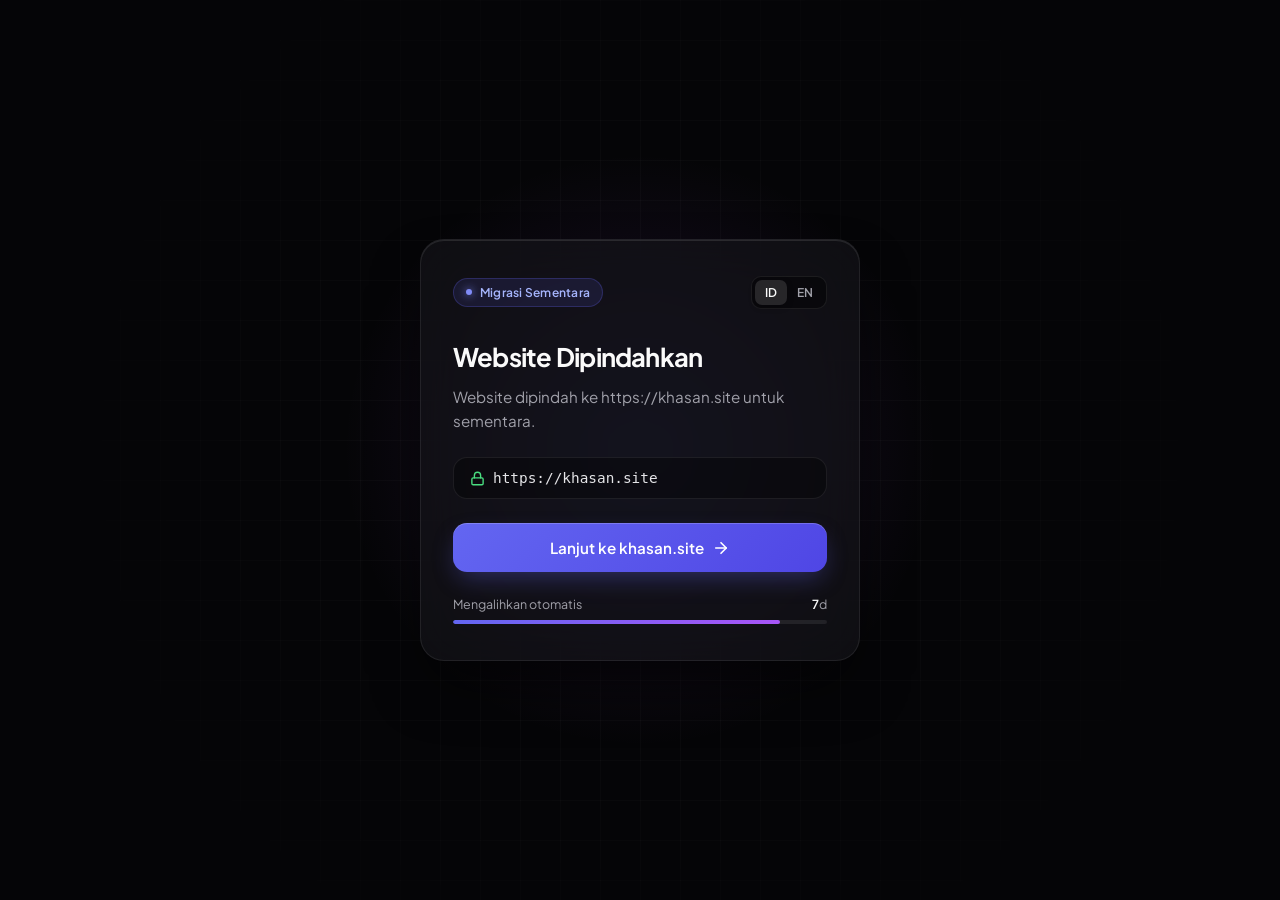
==== commit 3c7559d4: "Update index.html" ====
--- a/public/index.html
+++ b/public/index.html
@@ -1,19 +1,21 @@
-// credits : kasan
 <!DOCTYPE html>
 <html lang="id">
 <head>
     <meta charset="UTF-8">
     <meta name="viewport" content="width=device-width, initial-scale=1.0">
-    <title>Website Moved - khasan.site</title>
+    <title>Website Moved — khasan.site</title>
+    <link rel="preconnect" href="https://fonts.googleapis.com">
+    <link rel="preconnect" href="https://fonts.gstatic.com" crossorigin>
+    <link href="https://fonts.googleapis.com/css2?family=Plus+Jakarta+Sans:wght@400;500;600;700&display=swap" rel="stylesheet">
     <style>
         :root {
-            --bg-gradient: linear-gradient(135deg, #0f172a 0%, #1e293b 100%);
-            --card-bg: rgba(30, 41, 59, 0.7);
-            --text-main: #f8fafc;
-            --text-muted: #94a3b8;
-            --accent: #38bdf8;
-            --accent-hover: #0284c7;
-            --border-color: rgba(255, 255, 255, 0.1);
+            --bg: #050507;
+            --surface: rgba(20, 20, 25, 0.65);
+            --border: rgba(255, 255, 255, 0.08);
+            --text-primary: #fafafa;
+            --text-secondary: #a1a1aa;
+            --accent: #6366f1;
+            --accent-glow: rgba(99, 102, 241, 0.35);
         }
 
         * {
@@ -23,48 +25,119 @@
         }
 
         body {
-            font-family: 'Segoe UI', system-ui, -apple-system, sans-serif;
-            background: var(--bg-gradient);
-            color: var(--text-main);
+            font-family: 'Plus Jakarta Sans', -apple-system, BlinkMacSystemFont, sans-serif;
+            background-color: var(--bg);
+            color: var(--text-primary);
             min-height: 100vh;
             display: flex;
             justify-content: center;
             align-items: center;
-            padding: 20px;
+            padding: 24px;
+            overflow: hidden;
+            position: relative;
+        }
+
+        .ambient-bg {
+            position: absolute;
+            width: 600px;
+            height: 600px;
+            background: radial-gradient(circle, rgba(99, 102, 241, 0.15) 0%, rgba(168, 85, 247, 0.05) 45%, transparent 70%);
+            top: 50%;
+            left: 50%;
+            transform: translate(-50%, -50%);
+            pointer-events: none;
+            z-index: 0;
+            animation: pulseGlow 8s ease-in-out infinite alternate;
+        }
+
+        @keyframes pulseGlow {
+            0% { transform: translate(-50%, -50%) scale(0.95); opacity: 0.7; }
+            100% { transform: translate(-50%, -50%) scale(1.1); opacity: 1; }
+        }
+
+        .grid-pattern {
+            position: absolute;
+            inset: 0;
+            background-image: 
+                linear-gradient(to right, rgba(255,255,255,0.025) 1px, transparent 1px),
+                linear-gradient(to bottom, rgba(255,255,255,0.025) 1px, transparent 1px);
+            background-size: 40px 40px;
+            mask-image: radial-gradient(circle at center, black 35%, transparent 80%);
+            -webkit-mask-image: radial-gradient(circle at center, black 35%, transparent 80%);
+            pointer-events: none;
+            z-index: 0;
         }
 
         .card {
-            background: var(--card-bg);
-            backdrop-filter: blur(12px);
-            -webkit-backdrop-filter: blur(12px);
-            border: 1px solid var(--border-color);
-            border-radius: 20px;
-            padding: 40px 30px;
-            max-width: 460px;
+            position: relative;
+            z-index: 1;
             width: 100%;
-            text-align: center;
-            box-shadow: 0 25px 50px -12px rgba(0, 0, 0, 0.5);
-            position: relative;
-        }
-
-        .lang-switch {
-            position: absolute;
-            top: 20px;
-            right: 20px;
-            display: flex;
-            gap: 6px;
-            background: rgba(15, 23, 42, 0.6);
-            padding: 4px;
+            max-width: 440px;
+            background: var(--surface);
+            backdrop-filter: blur(24px);
+            -webkit-backdrop-filter: blur(24px);
+            border: 1px solid var(--border);
+            border-radius: 24px;
+            padding: 36px 32px;
+            box-shadow: 0 30px 60px -15px rgba(0, 0, 0, 0.75), inset 0 1px 0 rgba(255, 255, 255, 0.1);
+            animation: cardEntrance 0.6s cubic-bezier(0.16, 1, 0.3, 1);
+        }
+
+        @keyframes cardEntrance {
+            from { opacity: 0; transform: translateY(16px) scale(0.98); }
+            to { opacity: 1; transform: translateY(0) scale(1); }
+        }
+
+        .top-bar {
+            display: flex;
+            justify-content: space-between;
+            align-items: center;
+            margin-bottom: 32px;
+        }
+
+        .status-badge {
+            display: inline-flex;
+            align-items: center;
+            gap: 8px;
+            background: rgba(99, 102, 241, 0.12);
+            border: 1px solid rgba(99, 102, 241, 0.25);
+            color: #a5b4fc;
+            font-size: 0.75rem;
+            font-weight: 600;
+            padding: 6px 12px;
+            border-radius: 99px;
+            letter-spacing: 0.02em;
+        }
+
+        .status-dot {
+            width: 6px;
+            height: 6px;
+            background: #818cf8;
+            border-radius: 50%;
+            box-shadow: 0 0 8px #818cf8;
+            animation: blink 2s infinite;
+        }
+
+        @keyframes blink {
+            0%, 100% { opacity: 1; }
+            50% { opacity: 0.35; }
+        }
+
+        .lang-toggle {
+            display: inline-flex;
+            background: rgba(0, 0, 0, 0.4);
+            border: 1px solid var(--border);
             border-radius: 10px;
-            border: 1px solid var(--border-color);
+            padding: 3px;
         }
 
         .lang-btn {
             background: transparent;
             border: none;
-            color: var(--text-muted);
+            color: var(--text-secondary);
+            font-family: inherit;
             font-size: 0.75rem;
-            font-weight: 700;
+            font-weight: 600;
             padding: 5px 10px;
             border-radius: 7px;
             cursor: pointer;
@@ -72,136 +145,209 @@
         }
 
         .lang-btn.active {
-            background: var(--accent);
-            color: #0f172a;
-        }
-
-        .icon-box {
-            width: 64px;
-            height: 64px;
-            background: rgba(56, 189, 248, 0.1);
-            border: 1px solid rgba(56, 189, 248, 0.2);
-            border-radius: 16px;
-            display: flex;
+            background: rgba(255, 255, 255, 0.12);
+            color: var(--text-primary);
+            box-shadow: 0 2px 6px rgba(0, 0, 0, 0.3);
+        }
+
+        h1 {
+            font-size: 1.6rem;
+            font-weight: 700;
+            letter-spacing: -0.03em;
+            line-height: 1.25;
+            margin-bottom: 12px;
+        }
+
+        p {
+            color: var(--text-secondary);
+            font-size: 0.95rem;
+            line-height: 1.6;
+            margin-bottom: 24px;
+        }
+
+        .domain-box {
+            display: flex;
+            align-items: center;
+            justify-content: space-between;
+            background: rgba(0, 0, 0, 0.35);
+            border: 1px solid var(--border);
+            border-radius: 14px;
+            padding: 12px 16px;
+            margin-bottom: 24px;
+            font-family: ui-monospace, SFMono-Regular, Menlo, Monaco, Consolas, monospace;
+            font-size: 0.9rem;
+            color: #e4e4e7;
+        }
+
+        .domain-box span {
+            display: flex;
+            align-items: center;
+            gap: 8px;
+        }
+
+        .lock-icon {
+            color: #4ade80;
+            flex-shrink: 0;
+        }
+
+        .cta-btn {
+            display: flex;
+            align-items: center;
             justify-content: center;
-            align-items: center;
-            margin: 15px auto 24px;
-            color: var(--accent);
-        }
-
-        h1 {
-            font-size: 1.5rem;
-            margin-bottom: 12px;
-            font-weight: 700;
-            letter-spacing: -0.02em;
-        }
-
-        p {
-            color: var(--text-muted);
-            line-height: 1.6;
+            gap: 8px;
+            width: 100%;
+            background: linear-gradient(135deg, #6366f1 0%, #4f46e5 100%);
+            color: #ffffff;
+            text-decoration: none;
+            font-weight: 600;
             font-size: 0.95rem;
-            margin-bottom: 28px;
-        }
-
-        .url-text {
-            color: var(--accent);
+            padding: 15px 24px;
+            border-radius: 14px;
+            box-shadow: 0 10px 25px -5px var(--accent-glow), inset 0 1px 0 rgba(255, 255, 255, 0.2);
+            transition: all 0.25s cubic-bezier(0.16, 1, 0.3, 1);
+        }
+
+        .cta-btn:hover {
+            transform: translateY(-2px);
+            box-shadow: 0 15px 30px -5px rgba(99, 102, 241, 0.5), inset 0 1px 0 rgba(255, 255, 255, 0.3);
+        }
+
+        .cta-btn svg {
+            transition: transform 0.2s ease;
+        }
+
+        .cta-btn:hover svg {
+            transform: translateX(3px);
+        }
+
+        .progress-wrapper {
+            margin-top: 24px;
+        }
+
+        .progress-meta {
+            display: flex;
+            justify-content: space-between;
+            font-size: 0.78rem;
+            color: var(--text-secondary);
+            margin-bottom: 8px;
+        }
+
+        .progress-meta strong {
+            color: var(--text-primary);
             font-weight: 600;
         }
 
-        .cta-btn {
-            display: inline-block;
+        .progress-track {
             width: 100%;
-            background: var(--accent);
-            color: #0f172a;
-            text-decoration: none;
-            font-weight: 700;
-            padding: 14px 24px;
-            border-radius: 12px;
-            transition: all 0.2s ease;
-            font-size: 0.95rem;
-        }
-
-        .cta-btn:hover {
-            background: var(--accent-hover);
-            color: #ffffff;
-            transform: translateY(-2px);
-        }
-
-        .redirect-info {
-            margin-top: 20px;
-            font-size: 0.8rem;
-            color: var(--text-muted);
-            margin-bottom: 0;
-        }
-
-        #countdown {
-            color: var(--text-main);
-            font-weight: 700;
+            height: 4px;
+            background: rgba(255, 255, 255, 0.08);
+            border-radius: 99px;
+            overflow: hidden;
+        }
+
+        .progress-fill {
+            height: 100%;
+            width: 100%;
+            background: linear-gradient(90deg, #6366f1, #a855f7);
+            border-radius: 99px;
+            transition: width 1s linear;
         }
     </style>
 </head>
 <body>
 
-    <div class="card">
-        <div class="lang-switch">
-            <button class="lang-btn active" id="btn-id" onclick="setLang('id')">ID</button>
-            <button class="lang-btn" id="btn-en" onclick="setLang('en')">EN</button>
+    <div class="ambient-bg"></div>
+    <div class="grid-pattern"></div>
+
+    <main class="card">
+        <div class="top-bar">
+            <div class="status-badge">
+                <span class="status-dot"></span>
+                <span id="badge-text">Migrasi Sementara</span>
+            </div>
+            <div class="lang-toggle">
+                <button class="lang-btn active" id="btn-id" onclick="setLang('id')">ID</button>
+                <button class="lang-btn" id="btn-en" onclick="setLang('en')">EN</button>
+            </div>
         </div>
 
-        <div class="icon-box">
-            <svg width="32" height="32" viewBox="0 0 24 24" fill="none" stroke="currentColor" stroke-width="2" stroke-linecap="round" stroke-linejoin="round">
-                <path d="M18 13v6a2 2 0 0 1-2 2H5a2 2 0 0 1-2-2V8a2 2 0 0 1 2-2h6"></path>
-                <polyline points="15 3 21 3 21 9"></polyline>
-                <line x1="10" y1="14" x2="21" y2="3"></line>
+        <h1 id="title">Website Dipindahkan</h1>
+        <p id="desc">Layanan ini dialihkan sementara ke alamat baru untuk menjaga performa dan aksesibilitas.</p>
+
+        <div class="domain-box">
+            <span>
+                <svg class="lock-icon" width="15" height="15" viewBox="0 0 24 24" fill="none" stroke="currentColor" stroke-width="2.2" stroke-linecap="round" stroke-linejoin="round">
+                    <rect x="3" y="11" width="18" height="11" rx="2" ry="2"></rect>
+                    <path d="M7 11V7a5 5 0 0 1 10 0v4"></path>
+                </svg>
+                https://khasan.site
+            </span>
+        </div>
+
+        <a href="https://khasan.site" class="cta-btn">
+            <span id="cta-text">Lanjut ke khasan.site</span>
+            <svg width="18" height="18" viewBox="0 0 24 24" fill="none" stroke="currentColor" stroke-width="2.2" stroke-linecap="round" stroke-linejoin="round">
+                <line x1="5" y1="12" x2="19" y2="12"></line>
+                <polyline points="12 5 19 12 12 19"></polyline>
             </svg>
+        </a>
+
+        <div class="progress-wrapper">
+            <div class="progress-meta">
+                <span id="timer-label">Mengalihkan otomatis</span>
+                <span><strong id="countdown">8</strong><span id="timer-unit">d</span></span>
+            </div>
+            <div class="progress-track">
+                <div class="progress-fill" id="progress-bar"></div>
+            </div>
         </div>
-
-        <h1 id="title">Pemberitahuan Pemindahan</h1>
-        <p id="desc">Website dipindah ke <span class="url-text">https://khasan.site</span> untuk sementara.</p>
-
-        <a href="https://khasan.site" class="cta-btn" id="cta">Buka khasan.site Sekarang</a>
-
-        <p class="redirect-info" id="timer-box">
-            <span id="timer-text">Dialihkan otomatis dalam</span> <span id="countdown">10</span> <span id="timer-unit">detik...</span>
-        </p>
-    </div>
+    </main>
 
     <script>
-        const translations = {
+        const i18n = {
             id: {
-                title: "Pemberitahuan Pemindahan",
-                desc: 'Website dipindah ke <span class="url-text">https://khasan.site</span> untuk sementara.',
-                cta: "Buka khasan.site Sekarang",
-                timerText: "Dialihkan otomatis dalam",
-                timerUnit: "detik..."
+                badge: "Migrasi Sementara",
+                title: "Website Dipindahkan",
+                desc: "Website dipindah ke https://khasan.site untuk sementara.",
+                cta: "Lanjut ke khasan.site",
+                timerLabel: "Mengalihkan otomatis",
+                timerUnit: "d"
             },
             en: {
-                title: "Relocation Notice",
-                desc: 'This website has been temporarily moved to <span class="url-text">https://khasan.site</span>.',
-                cta: "Visit khasan.site Now",
-                timerText: "Redirecting automatically in",
-                timerUnit: "seconds..."
+                badge: "Temporary Move",
+                title: "Website Relocated",
+                desc: "This website has been temporarily moved to https://khasan.site.",
+                cta: "Continue to khasan.site",
+                timerLabel: "Redirecting automatically",
+                timerUnit: "s"
             }
         };
 
         function setLang(lang) {
             document.documentElement.lang = lang;
-            document.getElementById('title').textContent = translations[lang].title;
-            document.getElementById('desc').innerHTML = translations[lang].desc;
-            document.getElementById('cta').textContent = translations[lang].cta;
-            document.getElementById('timer-text').textContent = translations[lang].timerText;
-            document.getElementById('timer-unit').textContent = translations[lang].timerUnit;
+            document.getElementById('badge-text').textContent = i18n[lang].badge;
+            document.getElementById('title').textContent = i18n[lang].title;
+            document.getElementById('desc').textContent = i18n[lang].desc;
+            document.getElementById('cta-text').textContent = i18n[lang].cta;
+            document.getElementById('timer-label').textContent = i18n[lang].timerLabel;
+            document.getElementById('timer-unit').textContent = i18n[lang].timerUnit;
 
             document.getElementById('btn-id').classList.toggle('active', lang === 'id');
             document.getElementById('btn-en').classList.toggle('active', lang === 'en');
         }
 
-        let timeLeft = 10;
+        setLang('id');
+
+        const totalTime = 8;
+        let timeLeft = totalTime;
         const countdownEl = document.getElementById('countdown');
+        const progressBar = document.getElementById('progress-bar');
 
         const timer = setInterval(() => {
             timeLeft--;
             countdownEl.textContent = timeLeft;
+            progressBar.style.width = `${(timeLeft / totalTime) * 100}%`;
+
             if (timeLeft <= 0) {
                 clearInterval(timer);
                 window.location.href = "https://khasan.site";
